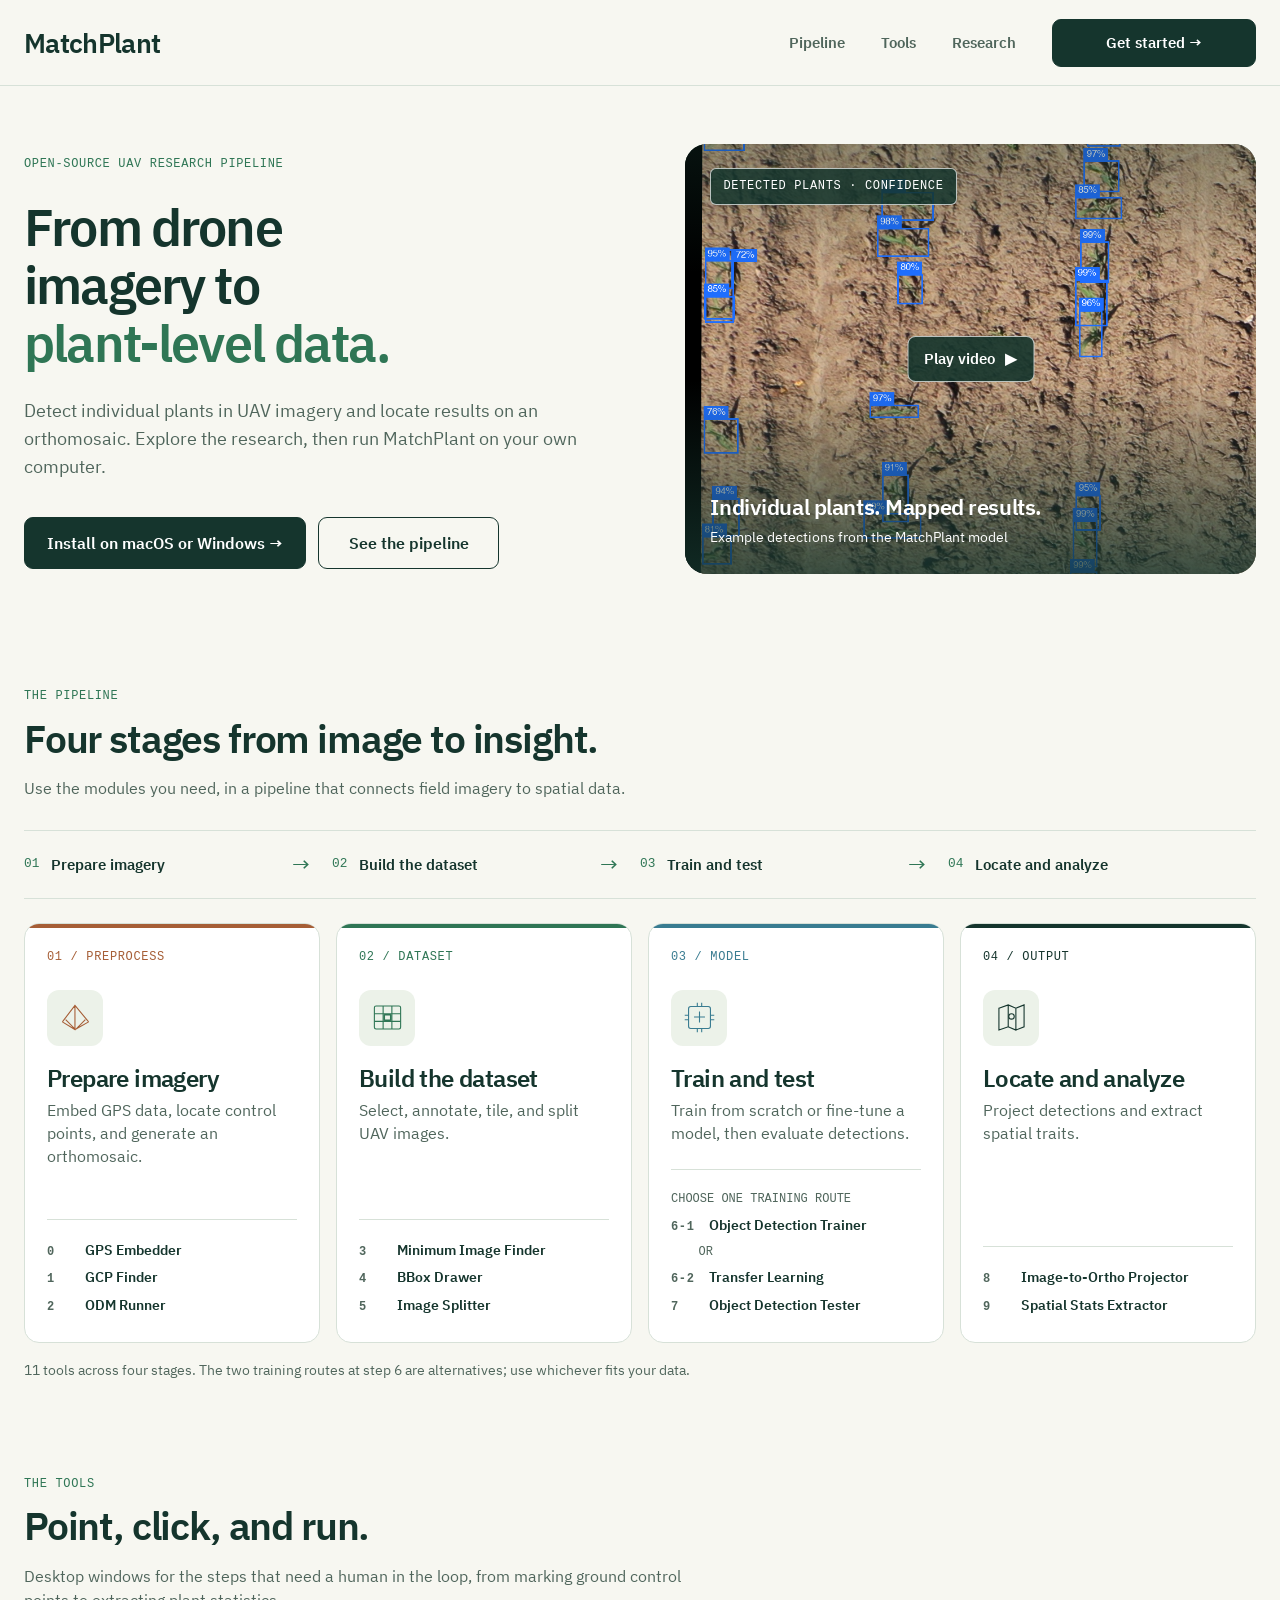
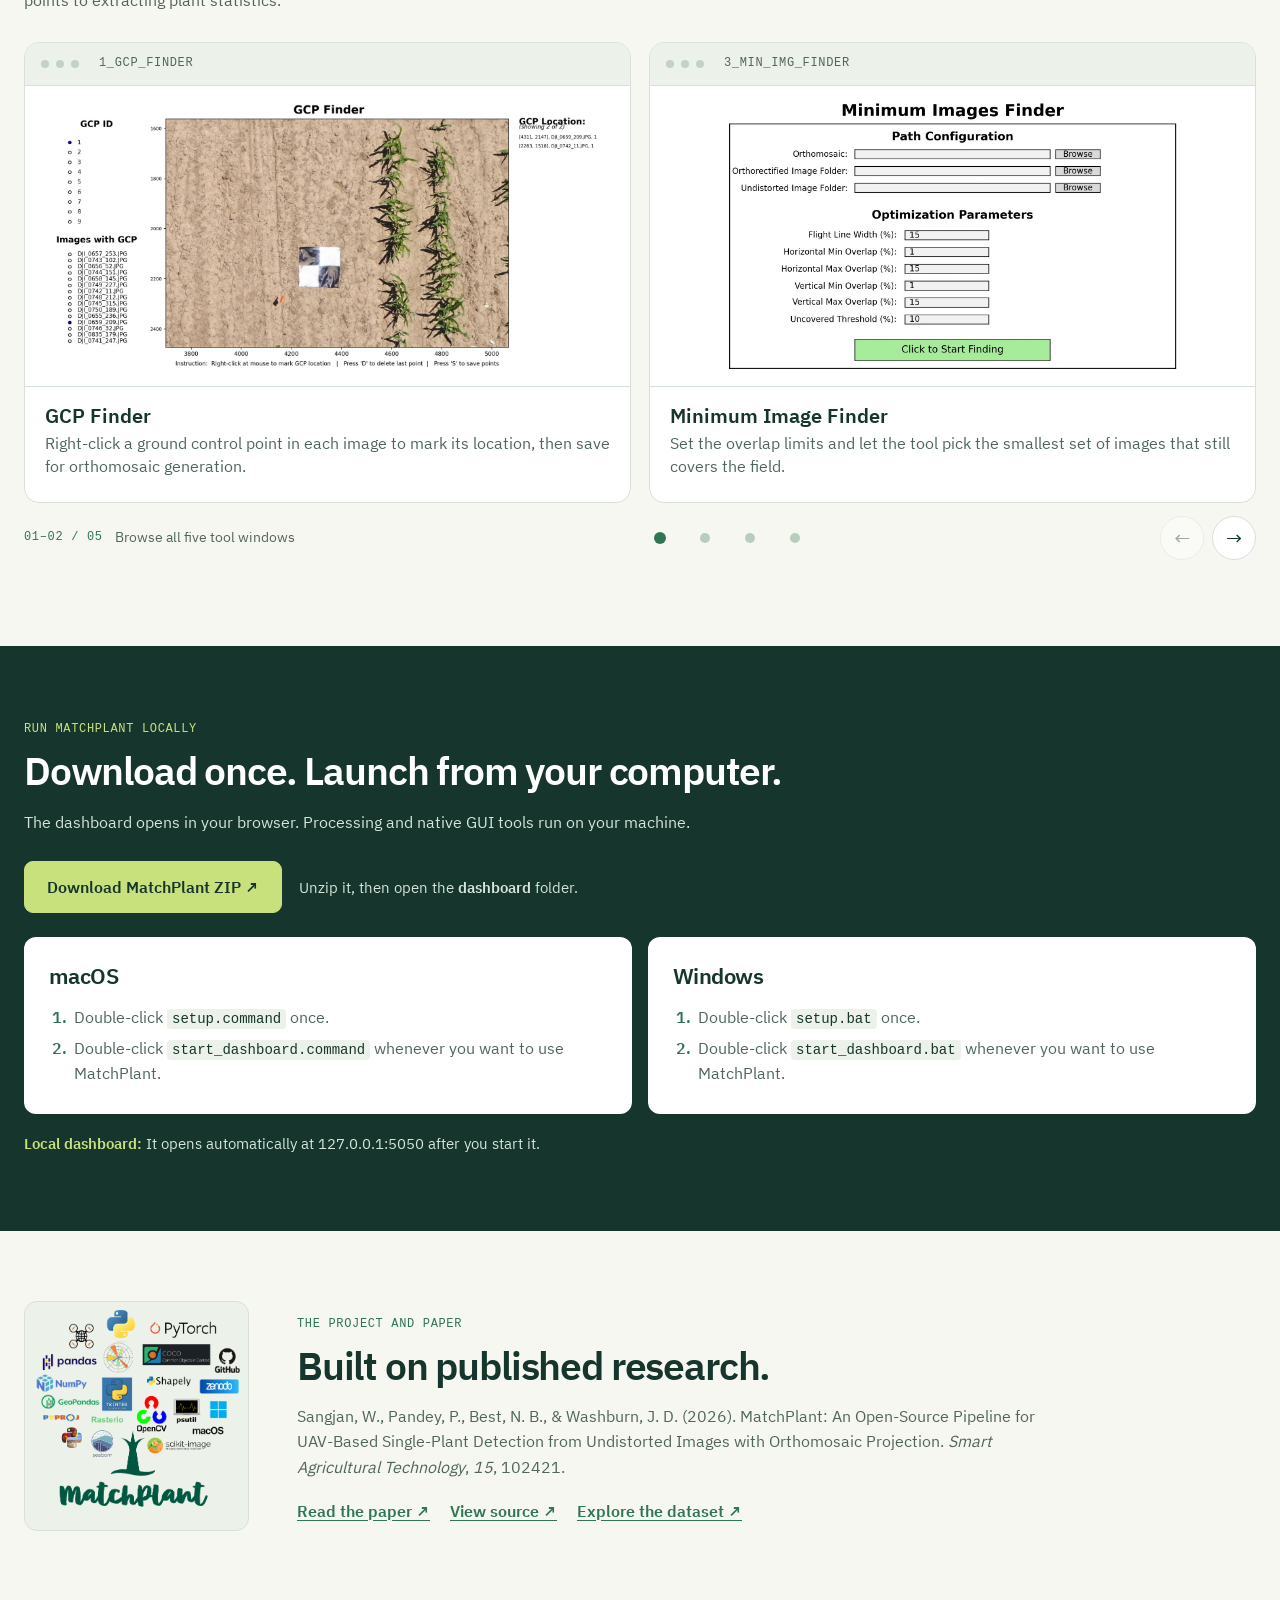
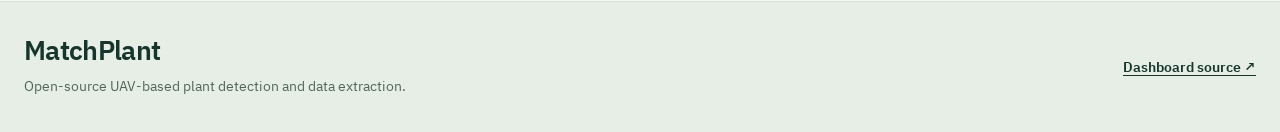
==== index.html @ 1f86b27d "Update index.html" ====
<!doctype html>
<html lang="en">
<head>
  <meta charset="utf-8">
  <meta name="viewport" content="width=device-width, initial-scale=1">
  <meta name="theme-color" content="#15352d">
  <title>MatchPlant</title>
  <meta name="description" content="Explore MatchPlant, an open-source UAV pipeline for plant detection and spatial analysis. Download and run the dashboard on your computer.">
  <link rel="preload" href="media/fonts/IBMPlexSans-Regular.ttf" as="font" type="font/ttf" crossorigin>
  <link rel="preload" href="media/fonts/IBMPlexSans-SemiBold.ttf" as="font" type="font/ttf" crossorigin>
  <link rel="stylesheet" href="styles.css">
</head>
<body>
  <header class="site-header"><div class="wrap nav"><a class="brand" href="#top">MatchPlant</a><nav class="nav-links" aria-label="Main navigation"><a href="#pipeline">Pipeline</a><a href="#tools">Tools</a><a href="#research">Research</a><a class="button" href="#get-started">Get started →</a></nav></div></header>
  <div class="dash-found" id="dash-found" hidden><div class="wrap"><span><strong>Your dashboard is running on this computer.</strong></span><a class="button seed" href="http://127.0.0.1:5050/">Open dashboard →</a></div></div>
  <main id="top">
    <section class="wrap hero"><div><span class="eyebrow">Open-source UAV research pipeline</span><h1>From drone<br>imagery to<br><em>plant-level data.</em></h1><p>Detect individual plants in UAV imagery and locate results on an orthomosaic. Explore the research, then run MatchPlant on your own computer.</p><div class="hero-actions"><a class="button" href="#get-started">Install on macOS or Windows →</a><a class="button alt" href="#pipeline">See the pipeline</a></div></div><div class="hero-visual"><video class="hero-photo" src="media/detections.mp4" poster="media/detections-poster.png" autoplay muted loop playsinline preload="auto" aria-label="MatchPlant detecting individual maize plants in UAV image tiles, each box labeled with a confidence score"></video><button class="video-play" type="button" hidden aria-label="Play detection video">Play video <span aria-hidden="true">▶</span></button><div class="visual-top"><span class="visual-pill mono">Detected plants · confidence</span></div><div class="visual-bottom"><div><strong>Individual plants. Mapped results.</strong><br><span>Example detections from the MatchPlant model</span></div></div></div></section>
    <section class="section wrap" id="pipeline"><div class="section-head"><div><span class="eyebrow">The pipeline</span><h2>Four stages from image to insight.</h2></div><p>Use the modules you need, in a pipeline that connects field imagery to spatial data.</p></div><ol class="process-flow" aria-label="Four pipeline stages"><li><span class="flow-number">01</span>Prepare imagery</li><li><span class="flow-number">02</span>Build the dataset</li><li><span class="flow-number">03</span>Train and test</li><li><span class="flow-number">04</span>Locate and analyze</li></ol><div class="stage-grid"><article class="stage"><span class="stage-number mono">01 / Preprocess</span><div class="stage-icon"><svg viewBox="0 0 64 64" aria-hidden="true"><path d="M8 40 31 10l25 30M14 36l18 18 18-18M31 10v44M8 40l23 14 25-14"/></svg></div><h3>Prepare imagery</h3><p>Embed GPS data, locate control points, and generate an orthomosaic.</p><ol class="stage-mods"><li><span class="mod-num mono">0</span>GPS Embedder</li><li><span class="mod-num mono">1</span>GCP Finder</li><li><span class="mod-num mono">2</span>ODM Runner</li></ol></article><article class="stage"><span class="stage-number mono">02 / Dataset</span><div class="stage-icon"><svg viewBox="0 0 64 64" aria-hidden="true"><rect x="8" y="11" width="48" height="42" rx="3"/><path d="M24 11v42M40 11v42M8 25h48M8 39h48"/><rect x="26" y="27" width="12" height="10" rx="1" stroke-width="3"/></svg></div><h3>Build the dataset</h3><p>Select, annotate, tile, and split UAV images.</p><ol class="stage-mods"><li><span class="mod-num mono">3</span>Minimum Image Finder</li><li><span class="mod-num mono">4</span>BBox Drawer</li><li><span class="mod-num mono">5</span>Image Splitter</li></ol></article><article class="stage"><span class="stage-number mono">03 / Model</span><div class="stage-icon"><svg viewBox="0 0 64 64" aria-hidden="true"><rect x="12" y="12" width="40" height="40" rx="4"/><path d="M22 31h20M32 21v20M12 28H5M12 36H5M59 28h-7M59 36h-7M28 12V5M36 12V5M28 59v-7M36 59v-7"/></svg></div><h3>Train and test</h3><p>Train from scratch or fine-tune a model, then evaluate detections.</p><ol class="stage-mods"><li class="mod-note">Choose one training route</li><li><span class="mod-num mono">6-1</span>Object Detection Trainer</li><li class="mod-or">or</li><li><span class="mod-num mono">6-2</span>Transfer Learning</li><li><span class="mod-num mono">7</span>Object Detection Tester</li></ol></article><article class="stage"><span class="stage-number mono">04 / Output</span><div class="stage-icon"><svg viewBox="0 0 64 64" aria-hidden="true"><path d="M9 15 26 9l14 6 15-6v40l-15 6-14-6-17 6zM26 9v40M40 15v40"/><circle cx="32" cy="30" r="5"/></svg></div><h3>Locate and analyze</h3><p>Project detections and extract spatial traits.</p><ol class="stage-mods"><li><span class="mod-num mono">8</span>Image-to-Ortho Projector</li><li><span class="mod-num mono">9</span>Spatial Stats Extractor</li></ol></article></div><p class="stage-note">11 tools across four stages. The two training routes at step 6 are alternatives; use whichever fits your data.</p></section>
    <section class="wrap tools" id="tools"><div class="section-head"><div><span class="eyebrow">The tools</span><h2>Point, click, and run.</h2></div><p>Desktop windows for the steps that need a human in the loop, from marking ground control points to extracting plant statistics.</p></div><div class="slider" aria-roledescription="carousel" aria-label="MatchPlant tool windows"><div class="slides" tabindex="0"><figure class="tool" id="tool-0" role="group" aria-roledescription="slide" aria-label="1 of 5"><div class="tool-bar" aria-hidden="true"><i></i><i></i><i></i><span class="mono">1_gcp_finder</span></div><div class="tool-shot"><img src="media/gui-gcp-finder.jpg" alt="GCP Finder window with a checkerboard ground control point in a maize field image" loading="lazy"></div><figcaption><strong>GCP Finder</strong><span>Right-click a ground control point in each image to mark its location, then save for orthomosaic generation.</span></figcaption></figure><figure class="tool" id="tool-1" role="group" aria-roledescription="slide" aria-label="2 of 5"><div class="tool-bar" aria-hidden="true"><i></i><i></i><i></i><span class="mono">3_min_img_finder</span></div><div class="tool-shot"><img src="media/gui-min-images.jpg" alt="Minimum Images Finder window with path and optimization settings" loading="lazy"></div><figcaption><strong>Minimum Image Finder</strong><span>Set the overlap limits and let the tool pick the smallest set of images that still covers the field.</span></figcaption></figure><figure class="tool" id="tool-2" role="group" aria-roledescription="slide" aria-label="3 of 5"><div class="tool-bar" aria-hidden="true"><i></i><i></i><i></i><span class="mono">4_bbox_drawer</span></div><div class="tool-shot"><img src="media/gui-bbox-drawer.jpg" alt="Boundary Box Drawing Tool window with image folder, output format and category fields" loading="lazy"></div><figcaption><strong>BBox Drawer</strong><span>Choose a folder, set up to five categories and an output format (COCO or YOLO), then draw bounding boxes by hand.</span></figcaption></figure><figure class="tool" id="tool-3" role="group" aria-roledescription="slide" aria-label="4 of 5"><div class="tool-bar" aria-hidden="true"><i></i><i></i><i></i><span class="mono">5_img_splitter</span></div><div class="tool-shot"><img src="media/gui-img-splitter.jpg" alt="Image Annotation Configuration window with split and tile settings" loading="lazy"></div><figcaption><strong>Image Splitter</strong><span>Tile large images and split them into training, validation and test sets with matching annotations.</span></figcaption></figure><figure class="tool" id="tool-4" role="group" aria-roledescription="slide" aria-label="5 of 5"><div class="tool-bar" aria-hidden="true"><i></i><i></i><i></i><span class="mono">9_spatial_stats_extractor</span></div><div class="tool-shot"><img src="media/gui-spatial-stats.jpg" alt="Spatial Statistics Extractor window with settings and a preview of detected plant boxes over a canopy height model" loading="lazy"></div><figcaption><strong>Spatial Stats Extractor</strong><span>Choose a detections file and a raster such as a canopy height model, pick statistics, and export per-plant results.</span></figcaption></figure></div><div class="slider-ctl"><div class="slider-status"><span class="slider-count mono"></span><span>Browse all five tool windows</span></div><div class="slider-dots"><button type="button" aria-label="Show tool 1"></button><button type="button" aria-label="Show tool 2"></button><button type="button" aria-label="Show tool 3"></button><button type="button" aria-label="Show tool 4"></button><button type="button" aria-label="Show tool 5"></button></div><div class="slider-arrows"><button type="button" class="prev" aria-label="Previous tool">&larr;</button><button type="button" class="next" aria-label="Next tool">&rarr;</button></div></div></div></section>
    <section class="install" id="get-started"><div class="wrap">
      <div class="install-head"><div><span class="eyebrow">Run MatchPlant locally</span><h2>Download once. Launch from your computer.</h2></div><p>The dashboard opens in your browser. Processing and native GUI tools run on your machine.</p></div>
      <div class="download-row"><a class="button seed" href="https://github.com/JacobWashburn-USDA/MatchPlant/archive/refs/heads/main.zip">Download MatchPlant ZIP ↗</a><span>Unzip it, then open the <strong>dashboard</strong> folder.</span></div>
      <div class="platforms">
        <div class="platform"><h3>macOS</h3><ol><li>Double-click <code>setup.command</code> once.</li><li>Double-click <code>start_dashboard.command</code> whenever you want to use MatchPlant.</li></ol></div>
        <div class="platform"><h3>Windows</h3><ol><li>Double-click <code>setup.bat</code> once.</li><li>Double-click <code>start_dashboard.bat</code> whenever you want to use MatchPlant.</li></ol></div>
      </div>
      <p class="local-note"><strong>Local dashboard:</strong> It opens automatically at 127.0.0.1:5050 after you start it.</p>
    </div></section>
    <section class="citation" id="research"><div class="wrap research-grid">
      <div class="project-logo"><img src="media/matchplant-logo.png" alt="Original MatchPlant project logo with its software ecosystem"></div>
      <div><span class="eyebrow">The project and paper</span><h2>Built on published research.</h2><p>Sangjan, W., Pandey, P., Best, N. B., &amp; Washburn, J. D. (2026). MatchPlant: An Open-Source Pipeline for UAV-Based Single-Plant Detection from Undistorted Images with Orthomosaic Projection. <em>Smart Agricultural Technology</em>, <em>15</em>, 102421.</p><div class="research-links"><a href="https://doi.org/10.1016/j.atech.2026.102421">Read the paper ↗</a><a href="https://github.com/JacobWashburn-USDA/MatchPlant">View source ↗</a><a href="https://zenodo.org/records/14856123">Explore the dataset ↗</a></div></div>
    </div></section>
  </main>
  <footer class="site-footer"><div class="wrap footer-inner"><div><a class="brand" href="#top">MatchPlant</a><p>Open-source UAV-based plant detection and data extraction.</p></div><div class="footer-links"><a href="https://github.com/JacobWashburn-USDA/MatchPlant/tree/main/dashboard">Dashboard source ↗</a></div></div></footer>
<script>
(function () {
  const slider = document.querySelector('.slider');
  if (!slider) return;

  const track = slider.querySelector('.slides');
  const slides = Array.from(track.children);
  const dots = Array.from(slider.querySelectorAll('.slider-dots button'));
  const previous = slider.querySelector('.prev');
  const next = slider.querySelector('.next');
  const count = slider.querySelector('.slider-count');
  const gap = () => parseFloat(getComputedStyle(track).columnGap) || 0;
  const step = () => slides[0].getBoundingClientRect().width + gap();
  const visibleCount = () => Math.max(1, Math.min(slides.length, Math.round((track.clientWidth + gap()) / step())));
  const maxIndex = () => Math.max(0, slides.length - visibleCount());
  const currentIndex = () => Math.min(maxIndex(), Math.round(track.scrollLeft / step()));
  const number = value => String(value).padStart(2, '0');

  function go(index) {
    track.scrollTo({ left: Math.max(0, Math.min(maxIndex(), index)) * step() });
  }

  function update() {
    const index = track.scrollLeft + track.clientWidth >= track.scrollWidth - 2 ? maxIndex() : currentIndex();
    const lastVisible = Math.min(slides.length, index + visibleCount());
    dots.forEach((dot, position) => {
      dot.hidden = position > maxIndex();
      dot.setAttribute('aria-current', String(position === index));
    });
    previous.disabled = index === 0;
    next.disabled = index === maxIndex();
    count.textContent = visibleCount() > 1
      ? `${number(index + 1)}–${number(lastVisible)} / ${number(slides.length)}`
      : `${number(index + 1)} / ${number(slides.length)}`;
  }

  previous.addEventListener('click', () => go(currentIndex() - 1));
  next.addEventListener('click', () => go(currentIndex() + 1));
  dots.forEach((dot, index) => dot.addEventListener('click', () => go(index)));
  track.addEventListener('scroll', () => requestAnimationFrame(update));
  track.addEventListener('keydown', event => {
    if (event.key === 'ArrowRight') { event.preventDefault(); go(currentIndex() + 1); }
    if (event.key === 'ArrowLeft') { event.preventDefault(); go(currentIndex() - 1); }
  });
  window.addEventListener('resize', update);
  update();
})();
</script>
<script src="app.js"></script>
</body>
</html>
---- styles.css ----
@font-face {
  font-family: "IBM Plex Sans";
  src: url("media/fonts/IBMPlexSans-Regular.ttf") format("truetype");
  font-style: normal;
  font-weight: 400;
  font-display: swap;
}

@font-face {
  font-family: "IBM Plex Sans";
  src: url("media/fonts/IBMPlexSans-SemiBold.ttf") format("truetype");
  font-style: normal;
  font-weight: 600;
  font-display: swap;
}

:root {
  --ink: #15352d;
  --body: #253b33;
  --muted: #50665c;
  --green: #2f7655;
  --seed: #c8e17c;
  --blue: #397c91;
  --clay: #a65e36;
  --paper: #f7f7f1;
  --pale: #ecf2e9;
  --line: #d7e1d8;
  --white: #fff;
  --font-body: "IBM Plex Sans", "Segoe UI", Arial, sans-serif;
  --font-data: ui-monospace, SFMono-Regular, Menlo, Consolas, monospace;
}

*, *::before, *::after { box-sizing: border-box; }
html { scroll-behavior: smooth; }
body { margin: 0; background: var(--paper); color: var(--body); font: 400 1rem/1.55 var(--font-body); }
button, a { font: inherit; }
a { color: inherit; }
a:focus-visible, button:focus-visible, .slides:focus-visible { outline: 3px solid var(--blue); outline-offset: 4px; }
::selection { color: var(--ink); background: var(--seed); }
h1, h2, h3, p { margin-top: 0; }
h1, h2, h3 { font-weight: 600; letter-spacing: -.025em; }
strong, b { font-weight: 600; }
.wrap { width: min(1256px, calc(100% - 48px)); margin-inline: auto; }
.eyebrow, .mono { font-family: var(--font-data); font-size: .75rem; line-height: 1.4; letter-spacing: .055em; text-transform: uppercase; }
.eyebrow { color: var(--green); }
.mono { color: var(--muted); }

.site-header { border-bottom: 1px solid var(--line); }
.nav { min-height: 85px; display: flex; align-items: center; justify-content: space-between; gap: 24px; }
.brand { color: var(--ink); font-size: 1.7rem; font-weight: 600; line-height: 1; letter-spacing: -.025em; text-decoration: none; }
.nav-links { display: flex; align-items: center; gap: 36px; }
.nav-links > a:not(.button) { color: var(--muted); font-size: .95rem; font-weight: 600; text-decoration: none; text-underline-offset: 5px; }
.nav-links > a:not(.button):hover { color: var(--ink); text-decoration: underline; }
.button { display: inline-flex; align-items: center; justify-content: center; min-height: 52px; padding: 12px 22px; border: 1px solid var(--ink); border-radius: 9px; background: var(--ink); color: var(--white); font-size: 1rem; font-weight: 600; line-height: 1.25; text-align: center; text-decoration: none; transition: background-color .2s, transform .2s, border-color .2s; }
.button:hover { background: #285346; transform: translateY(-2px); }
.button.alt { background: transparent; color: var(--ink); }
.button.alt:hover { background: var(--pale); }
.button.seed { border-color: var(--seed); background: var(--seed); color: var(--ink); }
.button.seed:hover { background: #d9ed9d; border-color: #d9ed9d; }
.nav .button { min-width: 204px; min-height: 48px; font-size: .95rem; }

.dash-found { background: var(--green); color: var(--white); }
.dash-found[hidden] { display: none; }
.dash-found .wrap { display: flex; align-items: center; justify-content: space-between; gap: 16px; flex-wrap: wrap; padding-block: 12px; }

.hero { display: grid; grid-template-columns: minmax(0, 1fr) minmax(0, .93fr); align-items: center; gap: 48px; padding-block: 58px 72px; }
.hero h1 { max-width: 570px; margin: 24px 0 25px; color: var(--ink); font-size: clamp(3.1rem, 4.05vw, 3.625rem); line-height: 1.12; letter-spacing: -.035em; }
.hero h1 em { color: var(--green); font-style: normal; }
.hero p { max-width: 52ch; color: var(--muted); font-size: 1.125rem; line-height: 1.55; }
.hero-actions { display: flex; flex-wrap: wrap; gap: 12px; margin-top: 36px; }
.hero-actions .button:first-child { min-width: 273px; }
.hero-actions .button.alt { min-width: 181px; }
.hero-visual { position: relative; justify-self: end; width: 100%; max-width: 590px; height: 430px; overflow: hidden; border-radius: 22px; background: var(--ink); }
.hero-photo { position: absolute; inset: 0; width: 100%; height: 100%; object-fit: cover; }
.hero-visual::after { position: absolute; inset: 0; background: linear-gradient(180deg, #15352d55 0%, transparent 30%, transparent 55%, #15352dc9 100%); content: ""; pointer-events: none; }
.video-play { position: absolute; z-index: 2; top: 50%; left: 50%; display: inline-flex; align-items: center; gap: 10px; min-height: 46px; padding: 10px 16px; border: 1px solid #ffffffb0; border-radius: 8px; background: #15352de8; color: var(--white); font-size: .95rem; font-weight: 600; cursor: pointer; transform: translate(-50%, -50%); }
.video-play[hidden] { display: none; }
.video-play:hover { background: var(--ink); }
.visual-top, .visual-bottom { position: absolute; z-index: 1; left: 25px; right: 25px; color: var(--white); }
.visual-top { top: 24px; }
.visual-bottom { bottom: 25px; }
.visual-bottom strong { font-size: 1.35rem; font-weight: 600; letter-spacing: -.02em; }
.visual-bottom span { font-size: .9rem; }
.visual-pill { display: inline-block; padding: 9px 12px; border: 1px solid #ffffffb0; border-radius: 6px; background: #15352dd9; color: var(--white); }

.section-head { margin-bottom: 30px; }
.section-head h2, .install h2, .research-grid h2 { margin: 11px 0 0; color: var(--ink); font-size: clamp(2.25rem, 3.05vw, 2.75rem); line-height: 1.13; letter-spacing: -.03em; }
.section-head p { max-width: 70ch; margin: 15px 0 0; color: var(--muted); font-size: 1rem; line-height: 1.5; }
.section { padding-block: 35px 62px; }

.process-flow { display: grid; grid-template-columns: repeat(4, minmax(0, 1fr)); gap: 0; margin: 0 0 24px; padding: 0; border-block: 1px solid var(--line); list-style: none; }
.process-flow li { position: relative; display: flex; align-items: center; gap: 12px; min-height: 67px; padding: 12px 20px 12px 0; color: var(--ink); font-size: .95rem; font-weight: 600; white-space: nowrap; }
.process-flow li::after { position: absolute; right: 22px; color: var(--green); content: "→"; font-size: 1.4rem; font-weight: 400; }
.process-flow li:last-child::after { display: none; }
.flow-number { color: var(--green); font: 400 .8rem/1 var(--font-data); }

.stage-grid { display: grid; grid-template-columns: repeat(4, minmax(0, 1fr)); gap: 16px; }
.stage { --stage-accent: var(--clay); position: relative; display: flex; flex-direction: column; min-height: 420px; overflow: hidden; padding: 25px 22px 22px; border: 1px solid var(--line); border-radius: 15px; background: var(--white); }
.stage::before { position: absolute; inset: 0 0 auto; height: 4px; border-radius: 14px 14px 0 0; background: var(--stage-accent); content: ""; }
.stage:nth-child(2) { --stage-accent: var(--green); }
.stage:nth-child(3) { --stage-accent: var(--blue); }
.stage:nth-child(4) { --stage-accent: var(--ink); }
.stage-number { color: var(--stage-accent); }
.stage-icon { display: grid; place-items: center; width: 56px; height: 56px; margin: 24px 0 18px; border-radius: 12px; background: var(--pale); color: var(--stage-accent); }
.stage-icon svg { width: 35px; height: 35px; fill: none; stroke: currentColor; stroke-width: 2; }
.stage h3 { margin: 0 0 6px; color: var(--ink); font-size: 1.5rem; line-height: 1.2; }
.stage p { margin: 0 0 21px; color: var(--muted); font-size: 1rem; line-height: 1.45; }
.stage-mods { margin: auto 0 0; padding: 17px 0 0; border-top: 1px solid var(--line); list-style: none; }
.stage-mods li { display: flex; align-items: baseline; gap: 10px; padding: 4px 0; color: var(--ink); font-size: .875rem; font-weight: 600; line-height: 1.4; }
.mod-num { flex: none; min-width: 2.3em; font-size: .75rem; }
.stage-mods .mod-note, .stage-mods .mod-or { display: block; color: var(--muted); font: 400 .75rem/1.4 var(--font-data); text-transform: uppercase; }
.stage-mods .mod-or { padding-left: 2.3em; }
.stage-note { margin: 17px 0 0; color: var(--muted); font-size: .875rem; }

.tools { padding-block: 25px 86px; }
.slides { display: flex; gap: 18px; overflow-x: auto; scroll-snap-type: x mandatory; scroll-behavior: smooth; scrollbar-width: thin; scrollbar-color: #a9c1ad transparent; -webkit-overflow-scrolling: touch; }
.tool { flex: 0 0 calc(50% - 9px); min-width: 0; margin: 0; overflow: hidden; border: 1px solid var(--line); border-radius: 15px; background: var(--white); scroll-snap-align: start; }
.tool-bar { display: flex; align-items: center; gap: 7px; min-height: 43px; padding: 10px 16px; border-bottom: 1px solid var(--line); background: var(--pale); }
.tool-bar i { width: 8px; height: 8px; border-radius: 50%; background: #c2d3c4; }
.tool-bar span { margin-left: 13px; }
.tool-shot { display: flex; align-items: center; justify-content: center; height: 300px; overflow: hidden; padding: 16px; background: var(--white); }
.tool-shot img { display: block; width: 100%; height: 100%; min-width: 0; min-height: 0; object-fit: contain; }
.tool figcaption { min-height: 116px; padding: 17px 20px 21px; border-top: 1px solid var(--line); }
.tool figcaption strong { display: block; margin-bottom: 4px; color: var(--ink); font-size: 1.25rem; font-weight: 600; line-height: 1.2; }
.tool figcaption span { display: block; color: var(--muted); font-size: 1rem; line-height: 1.45; }
.slider-ctl { display: flex; align-items: center; justify-content: space-between; gap: 16px; margin-top: 13px; }
.slider-status { display: flex; align-items: center; gap: 12px; color: var(--muted); font-size: .875rem; }
.slider-count { color: var(--green); white-space: nowrap; }
.slider-dots { display: flex; gap: 1px; }
.slider-dots button { display: grid; place-items: center; width: 44px; height: 44px; padding: 0; border: 0; background: transparent; cursor: pointer; }
.slider-dots button[hidden] { display: none; }
.slider-dots button::after { width: 10px; height: 10px; border-radius: 50%; background: #b8cdbb; content: ""; }
.slider-dots button[aria-current="true"]::after { background: var(--green); transform: scale(1.2); }
.slider-arrows { display: flex; gap: 8px; }
.slider-arrows button { display: grid; place-items: center; width: 44px; height: 44px; padding: 0; border: 1px solid var(--line); border-radius: 50%; background: var(--white); color: var(--ink); font-size: 1.25rem; cursor: pointer; }
.slider-arrows button:hover:not(:disabled) { background: var(--ink); color: var(--white); }
.slider-arrows button:disabled { opacity: .4; cursor: default; }

.install { padding-block: 68px 76px; background: var(--ink); color: var(--white); }
.install .eyebrow { color: var(--seed); }
.install-head { margin-bottom: 27px; }
.install h2 { max-width: 800px; color: var(--white); }
.install-head p { max-width: 70ch; margin: 17px 0 0; color: #d5e5d9; font-size: 1rem; line-height: 1.5; }
.download-row { display: flex; align-items: center; flex-wrap: wrap; gap: 17px; margin-bottom: 24px; }
.download-row span, .local-note { color: #d5e5d9; font-size: .95rem; }
.platforms { display: grid; grid-template-columns: 1fr 1fr; gap: 16px; }
.platform { padding: 22px 25px; border-radius: 12px; background: var(--white); color: var(--body); }
.platform h3 { margin: 0 0 11px; color: var(--ink); font-size: 1.4rem; }
.platform ol { margin: 0; padding-left: 22px; }
.platform li { margin: 6px 0; padding-left: 3px; color: var(--muted); font-size: 1rem; }
.platform li::marker { color: var(--green); font-weight: 600; }
.platform code { padding: 2px 5px; border-radius: 4px; background: var(--pale); color: var(--ink); font: .875em var(--font-data); white-space: nowrap; }
.local-note { margin: 18px 0 0; }
.local-note strong { color: var(--seed); }

.citation { padding-block: 70px; }
.research-grid { display: grid; grid-template-columns: 225px minmax(0, 1fr); align-items: center; gap: 48px; }
.project-logo { display: grid; place-items: center; width: 225px; height: 230px; padding: 8px; border: 1px solid var(--line); border-radius: 13px; background: var(--pale); }
.project-logo img { display: block; max-width: 100%; max-height: 100%; object-fit: contain; }
.research-grid h2 { margin-block: 10px 16px; }
.research-grid p { max-width: 75ch; margin-bottom: 18px; color: var(--muted); font-size: 1rem; line-height: 1.6; }
.research-links { display: flex; flex-wrap: wrap; gap: 20px; }
.research-links a { color: var(--green); font-size: 1rem; font-weight: 600; text-underline-offset: 3px; }
.site-footer { padding-block: 34px; border-top: 1px solid var(--line); background: #e7eee5; }
.footer-inner { display: flex; align-items: center; justify-content: space-between; gap: 30px; }
.footer-inner p { margin: 9px 0 0; color: var(--muted); font-size: .875rem; }
.footer-links a { color: var(--ink); font-size: .9rem; font-weight: 600; text-underline-offset: 3px; }

@media (max-width: 1080px) {
  .hero { gap: 30px; }
  .hero h1 { font-size: clamp(2.8rem, 5vw, 3.5rem); }
  .stage-grid { grid-template-columns: repeat(2, minmax(0, 1fr)); }
  .stage { min-height: 360px; }
  .process-flow { grid-template-columns: repeat(2, minmax(0, 1fr)); }
  .process-flow li:nth-child(2)::after { display: none; }
}

@media (max-width: 900px) {
  .hero { grid-template-columns: 1fr; }
  .hero-visual { justify-self: start; height: 400px; }
}

@media (max-width: 760px) {
  .wrap { width: min(600px, calc(100% - 44px)); }
  .nav { min-height: 66px; }
  .brand { font-size: 1.45rem; }
  .nav-links > a:not(.button) { display: none; }
  .nav .button { min-width: 0; min-height: 42px; padding-inline: 15px; font-size: .875rem; }
  .hero { gap: 34px; padding-block: 42px 65px; }
  .hero h1 { margin-block: 26px 20px; font-size: clamp(2.25rem, 10.4vw, 2.8125rem); line-height: 1.13; }
  .hero p { font-size: 1rem; }
  .hero-actions { display: grid; grid-template-columns: 1fr; gap: 10px; margin-top: 30px; }
  .hero-actions .button:first-child, .hero-actions .button.alt { min-width: 0; }
  .hero-visual { height: min(78vw, 340px); min-height: 260px; border-radius: 17px; }
  .visual-top, .visual-bottom { left: 17px; right: 17px; }
  .visual-top { top: 17px; }
  .visual-bottom { bottom: 18px; }
  .visual-bottom strong { font-size: 1.1rem; }
  .visual-bottom span { font-size: .75rem; }
  .visual-pill { font-size: .7rem; }
  .section { padding-block: 35px 62px; }
  .section-head { margin-bottom: 24px; }
  .section-head h2, .install h2, .research-grid h2 { font-size: 2.125rem; }
  .process-flow { position: relative; display: block; margin: 27px 0 29px; padding-block: 3px; border: 0; }
  .process-flow::before { position: absolute; top: 18px; bottom: 18px; left: 13px; width: 2px; background: var(--line); content: ""; }
  .process-flow li { min-height: 50px; gap: 16px; padding: 4px 0; font-size: 1rem; }
  .process-flow li::after { display: none; }
  .process-flow .flow-number { position: relative; z-index: 1; display: grid; place-items: center; flex: none; width: 27px; height: 27px; border-radius: 50%; background: var(--clay); color: var(--white); font-size: .78rem; letter-spacing: 0; }
  .process-flow li:nth-child(2) .flow-number { background: var(--green); }
  .process-flow li:nth-child(3) .flow-number { background: var(--blue); }
  .process-flow li:nth-child(4) .flow-number { background: var(--ink); }
  .stage-grid { grid-template-columns: 1fr; gap: 12px; }
  .stage { min-height: 0; padding: 19px; }
  .stage-icon { display: none; }
  .stage h3 { margin-top: 17px; font-size: 1.4375rem; }
  .stage p { margin-bottom: 14px; }
  .stage-mods { margin-top: 0; padding-top: 12px; }
  .tools { padding-block: 18px 70px; }
  .tool { flex-basis: 100%; }
  .tool-shot { height: min(60vw, 270px); }
  .tool figcaption { min-height: 0; }
  .slider-ctl { flex-wrap: wrap; }
  .slider-status { flex-basis: 100%; }
  .install { padding-block: 60px 68px; }
  .install-head { margin-bottom: 27px; }
  .platforms { grid-template-columns: 1fr; gap: 13px; }
  .citation { padding-block: 60px; }
  .research-grid { grid-template-columns: 1fr; gap: 28px; }
  .project-logo { width: 170px; height: 175px; }
  .footer-inner { align-items: start; flex-direction: column; }
}

@media (max-width: 380px) {
  .wrap { width: calc(100% - 30px); }
  .hero h1 { font-size: 2.25rem; }
  .nav .button { font-size: .8rem; }
  .visual-bottom strong { font-size: 1rem; }
  .platform { padding: 20px; }
  .platform code { white-space: normal; overflow-wrap: anywhere; }
}

@media (prefers-reduced-motion: reduce) {
  html { scroll-behavior: auto; }
  .button { transition: none; }
  .slides { scroll-behavior: auto; }
}
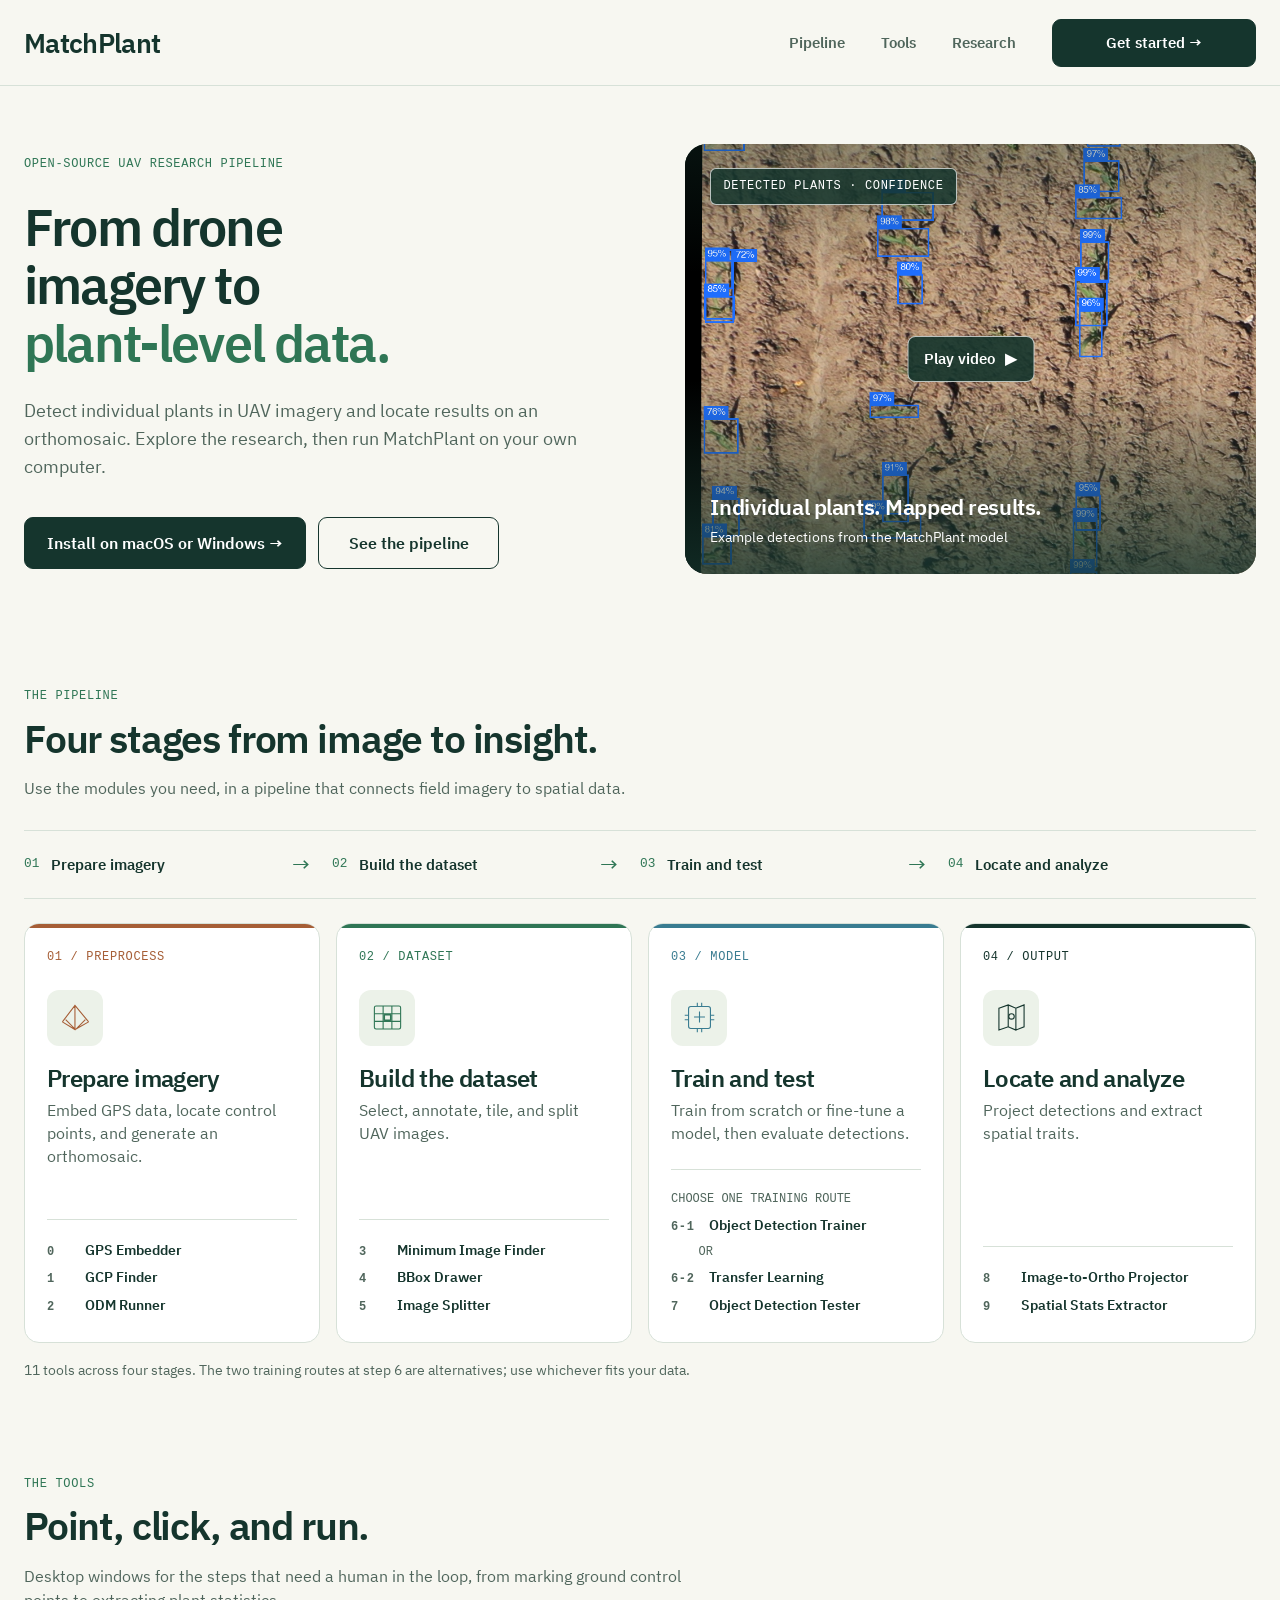
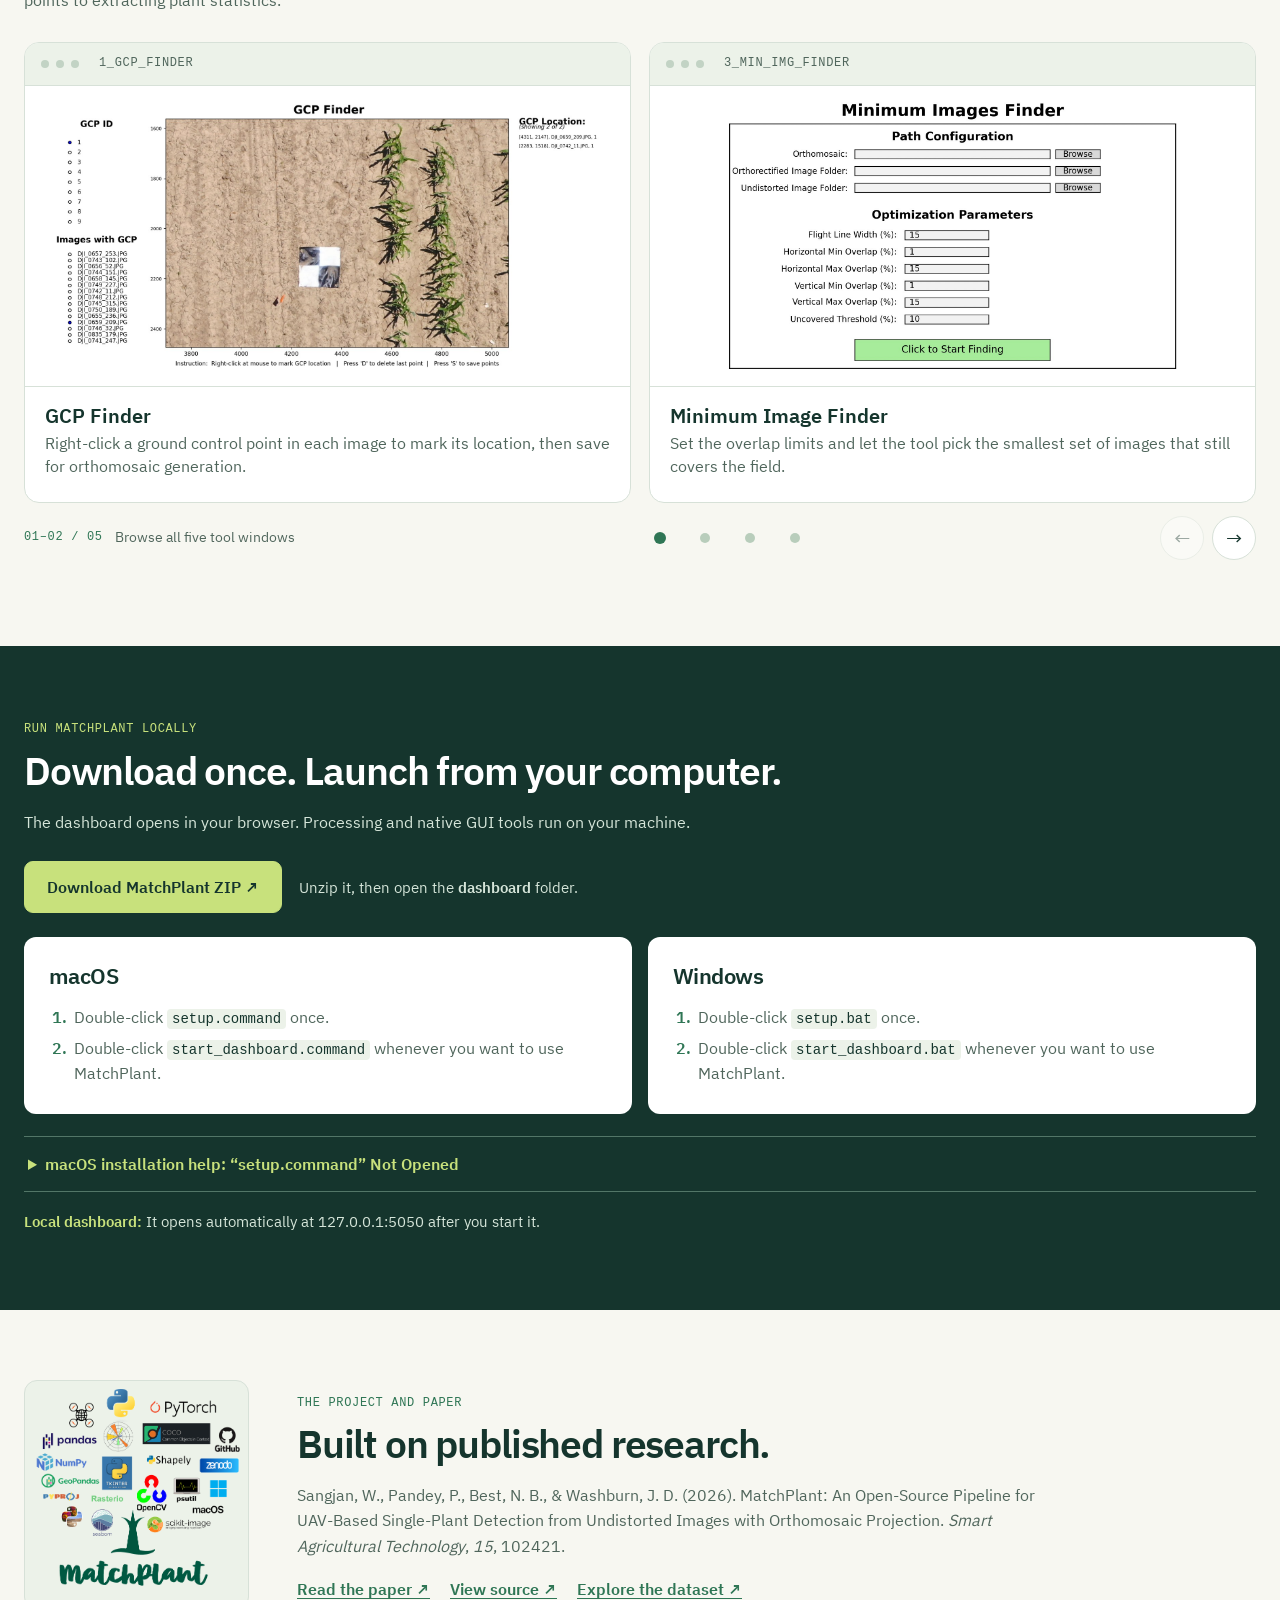
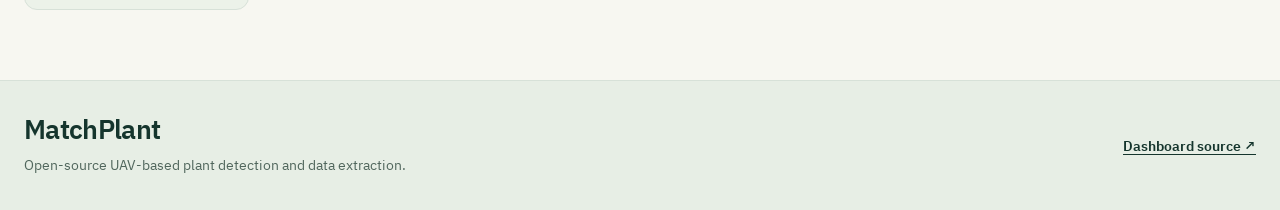
==== commit 4228a2d1: "Update macOS installation guide" ====
--- a/index.html
+++ b/index.html
@@ -12,7 +12,6 @@
 </head>
 <body>
   <header class="site-header"><div class="wrap nav"><a class="brand" href="#top">MatchPlant</a><nav class="nav-links" aria-label="Main navigation"><a href="#pipeline">Pipeline</a><a href="#tools">Tools</a><a href="#research">Research</a><a class="button" href="#get-started">Get started →</a></nav></div></header>
-  <div class="dash-found" id="dash-found" hidden><div class="wrap"><span><strong>Your dashboard is running on this computer.</strong></span><a class="button seed" href="http://127.0.0.1:5050/">Open dashboard →</a></div></div>
   <main id="top">
     <section class="wrap hero"><div><span class="eyebrow">Open-source UAV research pipeline</span><h1>From drone<br>imagery to<br><em>plant-level data.</em></h1><p>Detect individual plants in UAV imagery and locate results on an orthomosaic. Explore the research, then run MatchPlant on your own computer.</p><div class="hero-actions"><a class="button" href="#get-started">Install on macOS or Windows →</a><a class="button alt" href="#pipeline">See the pipeline</a></div></div><div class="hero-visual"><video class="hero-photo" src="media/detections.mp4" poster="media/detections-poster.png" autoplay muted loop playsinline preload="auto" aria-label="MatchPlant detecting individual maize plants in UAV image tiles, each box labeled with a confidence score"></video><button class="video-play" type="button" hidden aria-label="Play detection video">Play video <span aria-hidden="true">▶</span></button><div class="visual-top"><span class="visual-pill mono">Detected plants · confidence</span></div><div class="visual-bottom"><div><strong>Individual plants. Mapped results.</strong><br><span>Example detections from the MatchPlant model</span></div></div></div></section>
     <section class="section wrap" id="pipeline"><div class="section-head"><div><span class="eyebrow">The pipeline</span><h2>Four stages from image to insight.</h2></div><p>Use the modules you need, in a pipeline that connects field imagery to spatial data.</p></div><ol class="process-flow" aria-label="Four pipeline stages"><li><span class="flow-number">01</span>Prepare imagery</li><li><span class="flow-number">02</span>Build the dataset</li><li><span class="flow-number">03</span>Train and test</li><li><span class="flow-number">04</span>Locate and analyze</li></ol><div class="stage-grid"><article class="stage"><span class="stage-number mono">01 / Preprocess</span><div class="stage-icon"><svg viewBox="0 0 64 64" aria-hidden="true"><path d="M8 40 31 10l25 30M14 36l18 18 18-18M31 10v44M8 40l23 14 25-14"/></svg></div><h3>Prepare imagery</h3><p>Embed GPS data, locate control points, and generate an orthomosaic.</p><ol class="stage-mods"><li><span class="mod-num mono">0</span>GPS Embedder</li><li><span class="mod-num mono">1</span>GCP Finder</li><li><span class="mod-num mono">2</span>ODM Runner</li></ol></article><article class="stage"><span class="stage-number mono">02 / Dataset</span><div class="stage-icon"><svg viewBox="0 0 64 64" aria-hidden="true"><rect x="8" y="11" width="48" height="42" rx="3"/><path d="M24 11v42M40 11v42M8 25h48M8 39h48"/><rect x="26" y="27" width="12" height="10" rx="1" stroke-width="3"/></svg></div><h3>Build the dataset</h3><p>Select, annotate, tile, and split UAV images.</p><ol class="stage-mods"><li><span class="mod-num mono">3</span>Minimum Image Finder</li><li><span class="mod-num mono">4</span>BBox Drawer</li><li><span class="mod-num mono">5</span>Image Splitter</li></ol></article><article class="stage"><span class="stage-number mono">03 / Model</span><div class="stage-icon"><svg viewBox="0 0 64 64" aria-hidden="true"><rect x="12" y="12" width="40" height="40" rx="4"/><path d="M22 31h20M32 21v20M12 28H5M12 36H5M59 28h-7M59 36h-7M28 12V5M36 12V5M28 59v-7M36 59v-7"/></svg></div><h3>Train and test</h3><p>Train from scratch or fine-tune a model, then evaluate detections.</p><ol class="stage-mods"><li class="mod-note">Choose one training route</li><li><span class="mod-num mono">6-1</span>Object Detection Trainer</li><li class="mod-or">or</li><li><span class="mod-num mono">6-2</span>Transfer Learning</li><li><span class="mod-num mono">7</span>Object Detection Tester</li></ol></article><article class="stage"><span class="stage-number mono">04 / Output</span><div class="stage-icon"><svg viewBox="0 0 64 64" aria-hidden="true"><path d="M9 15 26 9l14 6 15-6v40l-15 6-14-6-17 6zM26 9v40M40 15v40"/><circle cx="32" cy="30" r="5"/></svg></div><h3>Locate and analyze</h3><p>Project detections and extract spatial traits.</p><ol class="stage-mods"><li><span class="mod-num mono">8</span>Image-to-Ortho Projector</li><li><span class="mod-num mono">9</span>Spatial Stats Extractor</li></ol></article></div><p class="stage-note">11 tools across four stages. The two training routes at step 6 are alternatives; use whichever fits your data.</p></section>
@@ -24,6 +23,7 @@
         <div class="platform"><h3>macOS</h3><ol><li>Double-click <code>setup.command</code> once.</li><li>Double-click <code>start_dashboard.command</code> whenever you want to use MatchPlant.</li></ol></div>
         <div class="platform"><h3>Windows</h3><ol><li>Double-click <code>setup.bat</code> once.</li><li>Double-click <code>start_dashboard.bat</code> whenever you want to use MatchPlant.</li></ol></div>
       </div>
+      <details class="mac-help"><summary>macOS installation help: “setup.command” Not Opened</summary><div class="mac-help-content"><p>macOS could not verify the file, so setup has not started. First confirm your download came from the <a href="https://github.com/JacobWashburn-USDA/MatchPlant">official MatchPlant repository ↗</a>.</p><ol><li>Click <strong>Done</strong> in the warning.</li><li>Open <strong>System Settings → Privacy &amp; Security</strong> and scroll to <strong>Security</strong>.</li><li>Click <strong>Open Anyway</strong> for <code>setup.command</code>, then confirm <strong>Open</strong>.</li></ol><p>If <strong>Open Anyway</strong> is missing, double-click the file again and return to Privacy &amp; Security. When setup finishes, open <code>start_dashboard.command</code>; repeat these steps if macOS blocks it too. <a href="https://support.apple.com/en-us/102445">See Apple’s instructions ↗</a></p></div></details>
       <p class="local-note"><strong>Local dashboard:</strong> It opens automatically at 127.0.0.1:5050 after you start it.</p>
     </div></section>
     <section class="citation" id="research"><div class="wrap research-grid">
--- a/styles.css
+++ b/styles.css
@@ -58,10 +58,6 @@
 .button.seed { border-color: var(--seed); background: var(--seed); color: var(--ink); }
 .button.seed:hover { background: #d9ed9d; border-color: #d9ed9d; }
 .nav .button { min-width: 204px; min-height: 48px; font-size: .95rem; }
-
-.dash-found { background: var(--green); color: var(--white); }
-.dash-found[hidden] { display: none; }
-.dash-found .wrap { display: flex; align-items: center; justify-content: space-between; gap: 16px; flex-wrap: wrap; padding-block: 12px; }
 
 .hero { display: grid; grid-template-columns: minmax(0, 1fr) minmax(0, .93fr); align-items: center; gap: 48px; padding-block: 58px 72px; }
 .hero h1 { max-width: 570px; margin: 24px 0 25px; color: var(--ink); font-size: clamp(3.1rem, 4.05vw, 3.625rem); line-height: 1.12; letter-spacing: -.035em; }
@@ -150,6 +146,18 @@
 .platform li { margin: 6px 0; padding-left: 3px; color: var(--muted); font-size: 1rem; }
 .platform li::marker { color: var(--green); font-weight: 600; }
 .platform code { padding: 2px 5px; border-radius: 4px; background: var(--pale); color: var(--ink); font: .875em var(--font-data); white-space: nowrap; }
+.mac-help { margin-top: 22px; border-block: 1px solid #527667; }
+.mac-help summary { padding: 15px 4px; color: var(--seed); font-weight: 600; cursor: pointer; }
+.mac-help summary:focus-visible { outline: 3px solid var(--seed); outline-offset: 3px; }
+.mac-help-content { max-width: 75ch; padding: 0 4px 20px 20px; }
+.mac-help p { margin: 0 0 11px; color: #d5e5d9; font-size: .95rem; line-height: 1.5; }
+.mac-help p:last-child { margin-bottom: 0; }
+.mac-help ol { margin: 0 0 12px; padding-left: 22px; }
+.mac-help li { margin: 6px 0; padding-left: 3px; color: #d5e5d9; font-size: .95rem; }
+.mac-help li::marker { color: var(--seed); font-weight: 600; }
+.mac-help code { padding: 2px 5px; border-radius: 4px; background: #e2ebe0; color: var(--ink); font: .875em var(--font-data); white-space: nowrap; }
+.mac-help strong { color: var(--white); }
+.mac-help a { color: var(--seed); font-weight: 600; text-underline-offset: 3px; }
 .local-note { margin: 18px 0 0; }
 .local-note strong { color: var(--seed); }
 
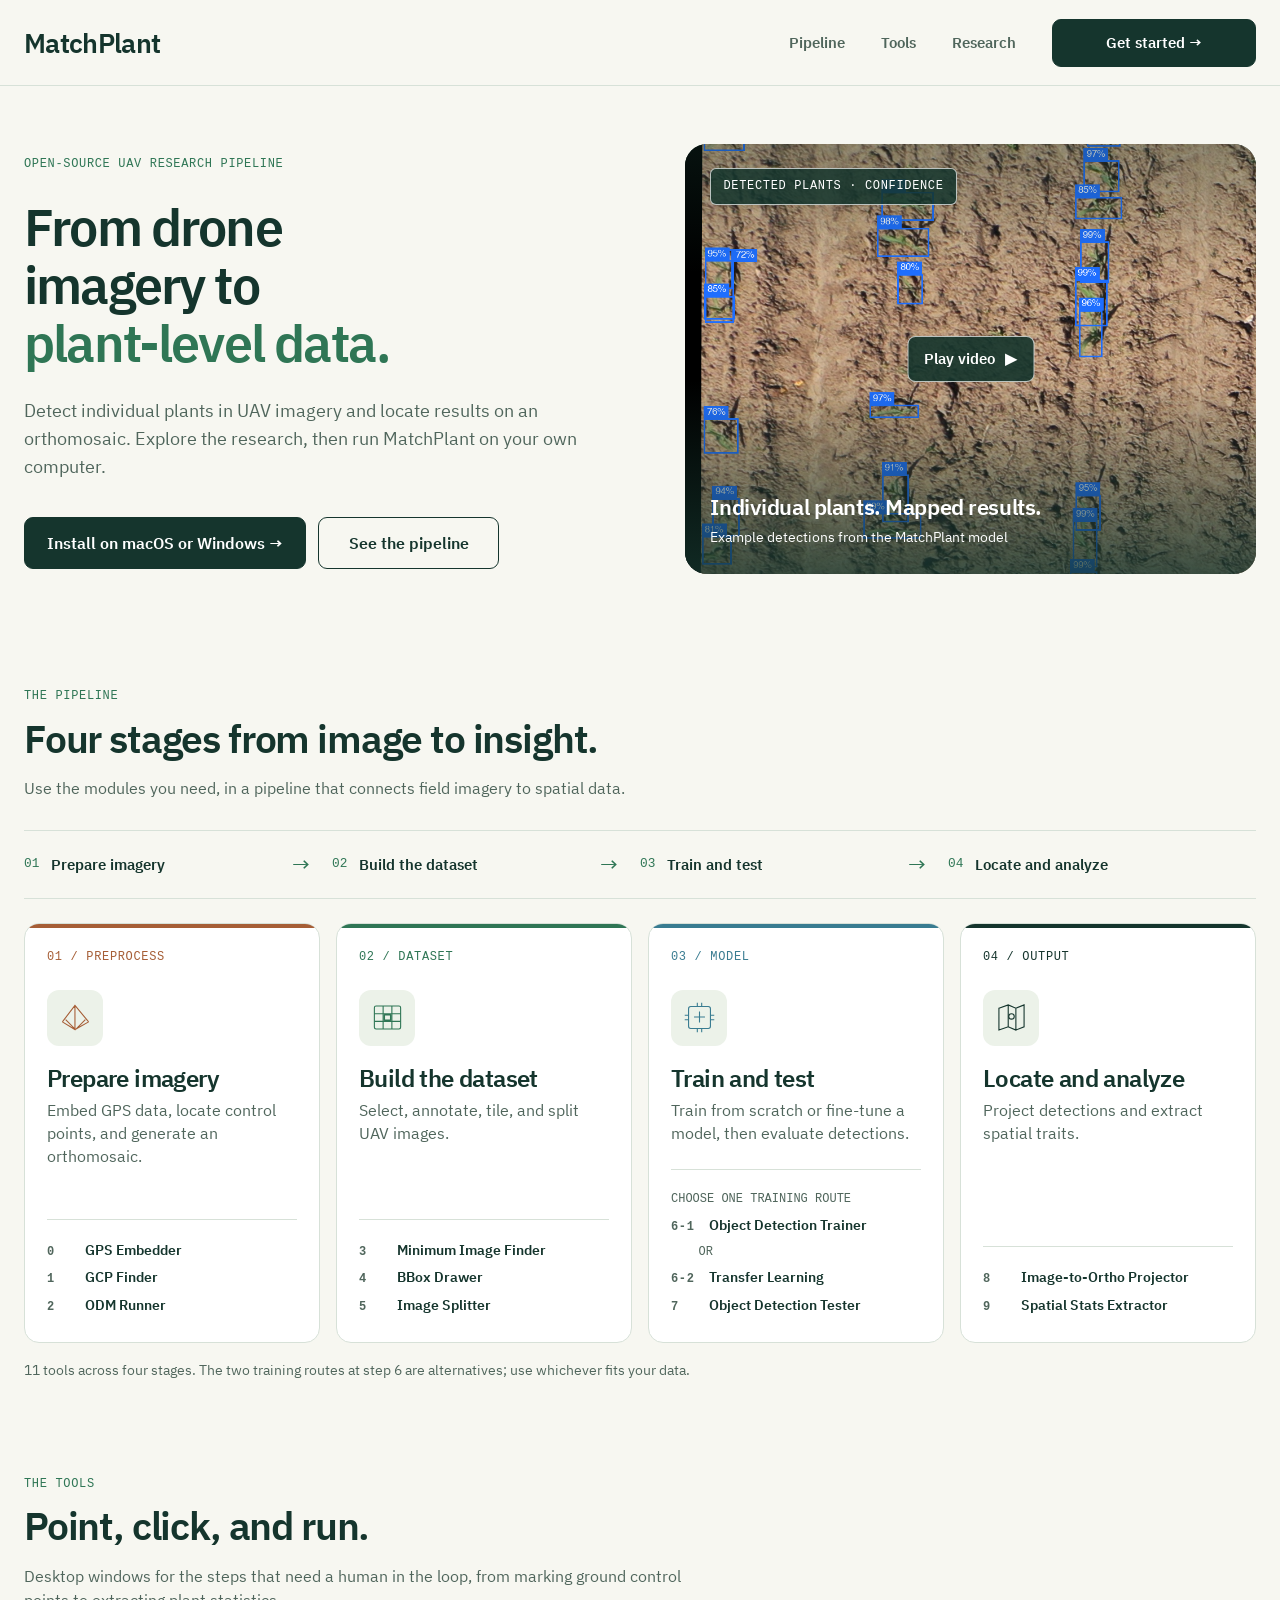
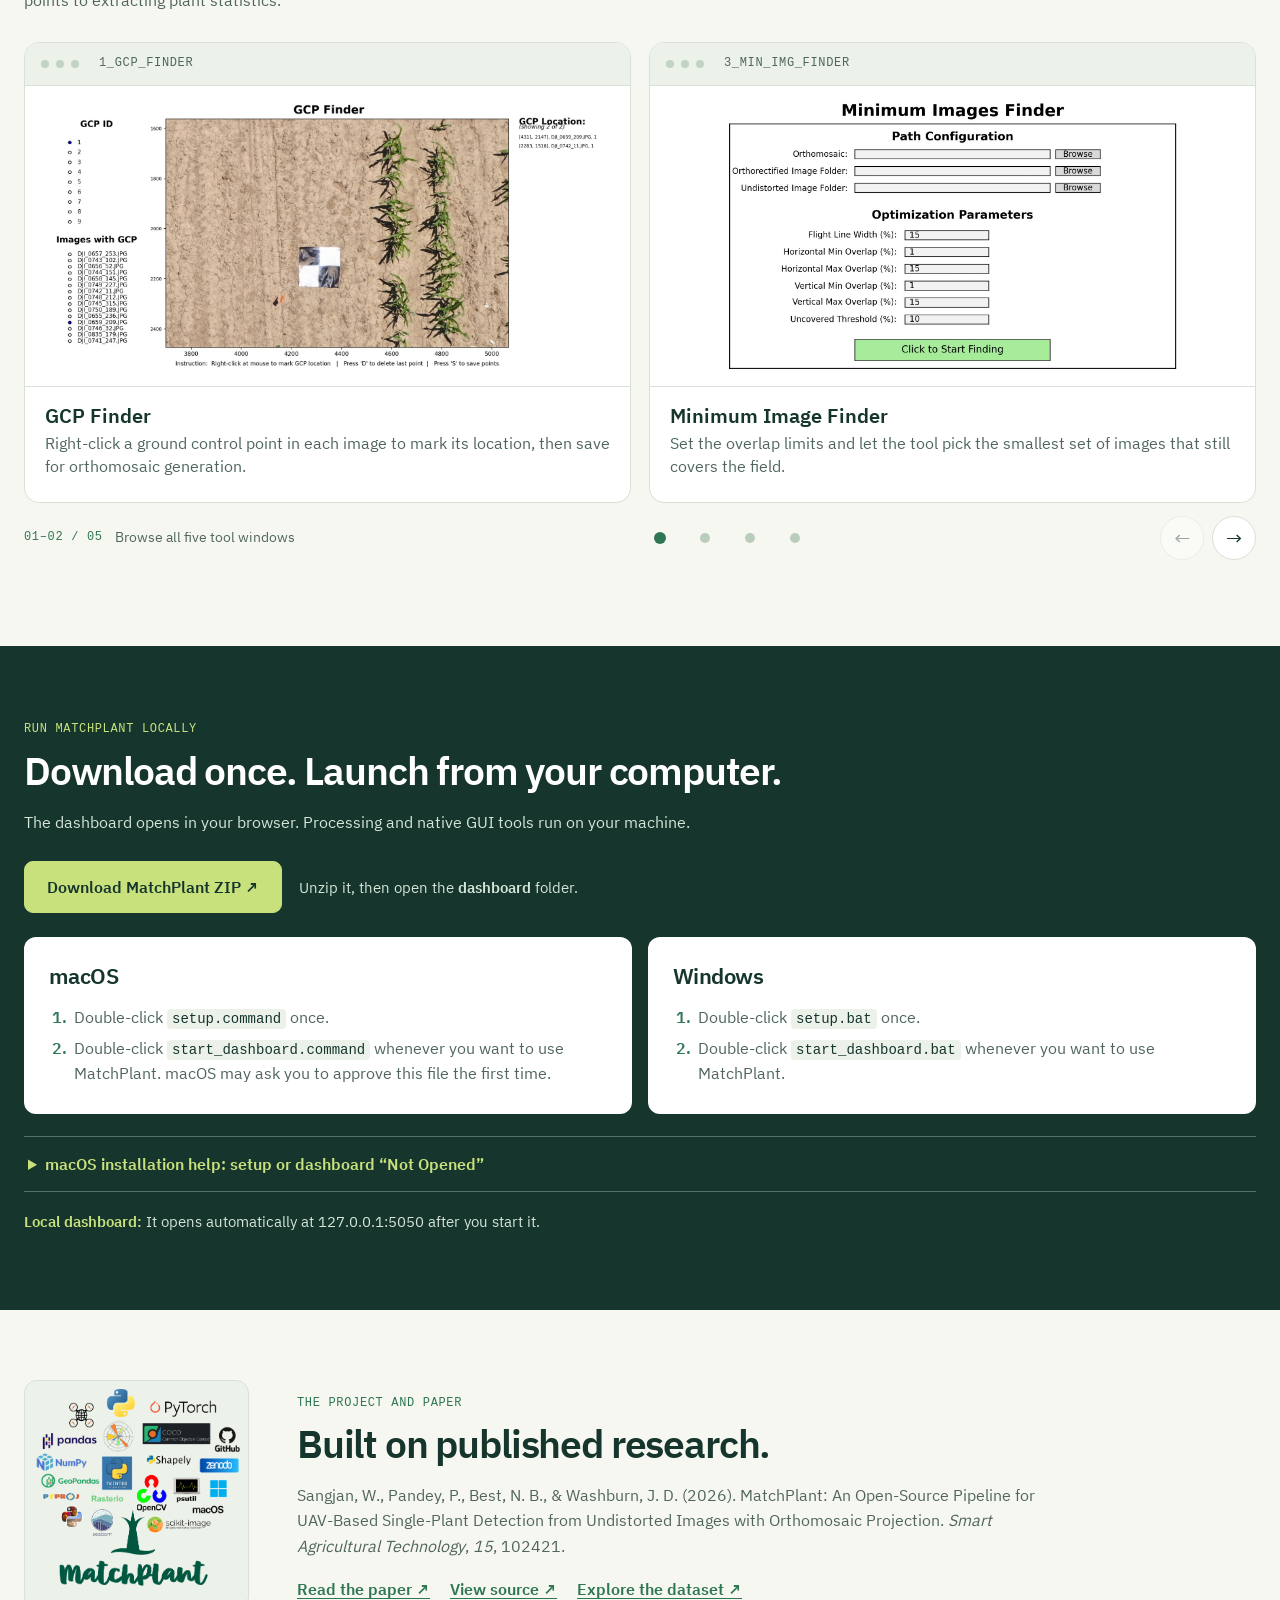
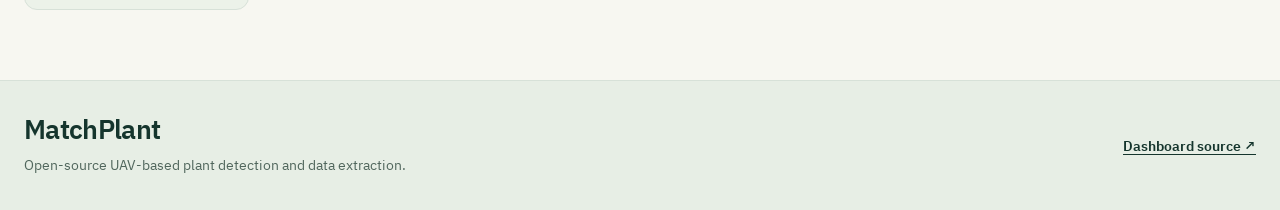
==== commit 9969e227: "Update readme" ====
--- a/index.html
+++ b/index.html
@@ -20,10 +20,10 @@
       <div class="install-head"><div><span class="eyebrow">Run MatchPlant locally</span><h2>Download once. Launch from your computer.</h2></div><p>The dashboard opens in your browser. Processing and native GUI tools run on your machine.</p></div>
       <div class="download-row"><a class="button seed" href="https://github.com/JacobWashburn-USDA/MatchPlant/archive/refs/heads/main.zip">Download MatchPlant ZIP ↗</a><span>Unzip it, then open the <strong>dashboard</strong> folder.</span></div>
       <div class="platforms">
-        <div class="platform"><h3>macOS</h3><ol><li>Double-click <code>setup.command</code> once.</li><li>Double-click <code>start_dashboard.command</code> whenever you want to use MatchPlant.</li></ol></div>
+        <div class="platform"><h3>macOS</h3><ol><li>Double-click <code>setup.command</code> once.</li><li>Double-click <code>start_dashboard.command</code> whenever you want to use MatchPlant. macOS may ask you to approve this file the first time.</li></ol></div>
         <div class="platform"><h3>Windows</h3><ol><li>Double-click <code>setup.bat</code> once.</li><li>Double-click <code>start_dashboard.bat</code> whenever you want to use MatchPlant.</li></ol></div>
       </div>
-      <details class="mac-help"><summary>macOS installation help: “setup.command” Not Opened</summary><div class="mac-help-content"><p>macOS could not verify the file, so setup has not started. First confirm your download came from the <a href="https://github.com/JacobWashburn-USDA/MatchPlant">official MatchPlant repository ↗</a>.</p><ol><li>Click <strong>Done</strong> in the warning.</li><li>Open <strong>System Settings → Privacy &amp; Security</strong> and scroll to <strong>Security</strong>.</li><li>Click <strong>Open Anyway</strong> for <code>setup.command</code>, then confirm <strong>Open</strong>.</li></ol><p>If <strong>Open Anyway</strong> is missing, double-click the file again and return to Privacy &amp; Security. When setup finishes, open <code>start_dashboard.command</code>; repeat these steps if macOS blocks it too. <a href="https://support.apple.com/en-us/102445">See Apple’s instructions ↗</a></p></div></details>
+      <details class="mac-help"><summary>macOS installation help: setup or dashboard “Not Opened”</summary><div class="mac-help-content"><p>If macOS cannot verify <code>setup.command</code> or <code>start_dashboard.command</code>, that file has not run. First confirm your download came from the <a href="https://github.com/JacobWashburn-USDA/MatchPlant">official MatchPlant repository ↗</a>.</p><ol><li>Click <strong>Done</strong> in the warning.</li><li>Open <strong>System Settings → Privacy &amp; Security</strong> and scroll to <strong>Security</strong>.</li><li>Click <strong>Open Anyway</strong> for the file macOS blocked, then confirm <strong>Open</strong>.</li></ol><p>If <strong>Open Anyway</strong> is missing, double-click the blocked file again and return to Privacy &amp; Security. You may need to do this once for <code>setup.command</code> and once for <code>start_dashboard.command</code>. <a href="https://support.apple.com/en-us/102445">See Apple’s instructions ↗</a></p></div></details>
       <p class="local-note"><strong>Local dashboard:</strong> It opens automatically at 127.0.0.1:5050 after you start it.</p>
     </div></section>
     <section class="citation" id="research"><div class="wrap research-grid">
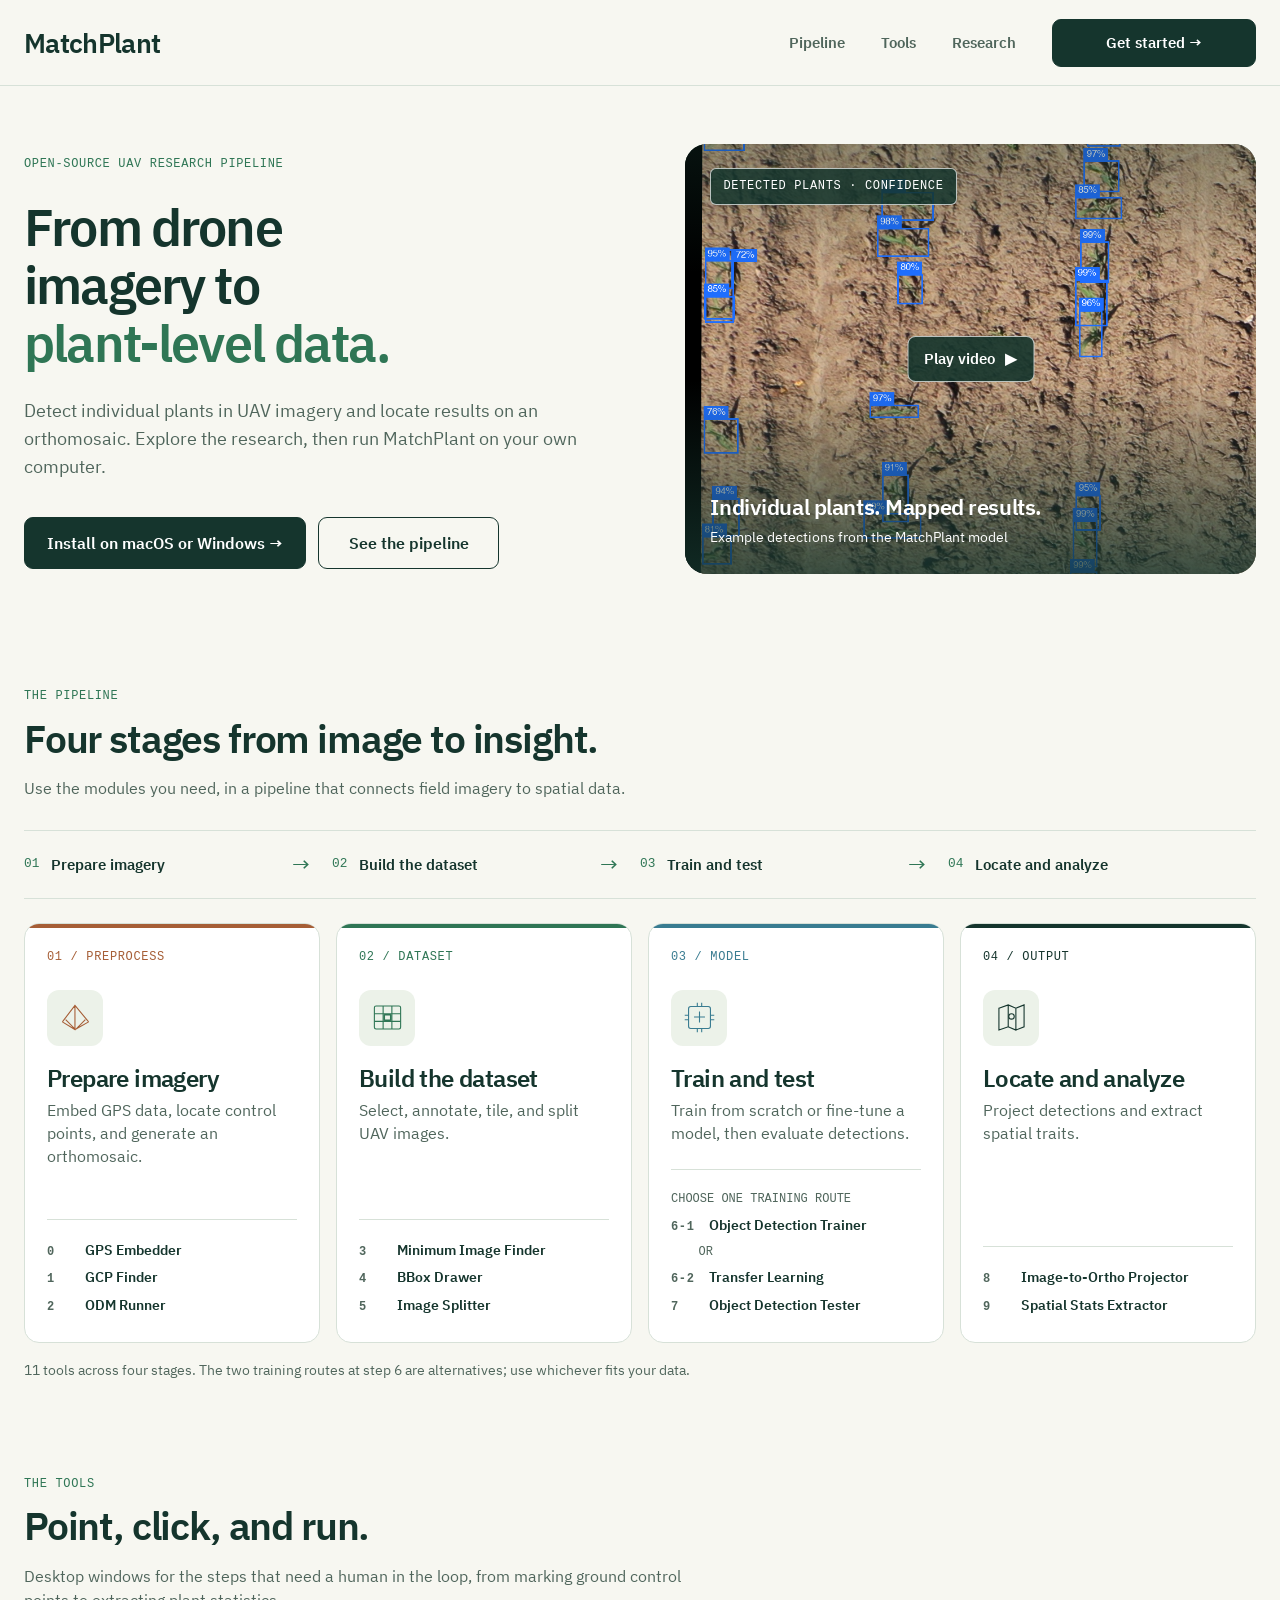
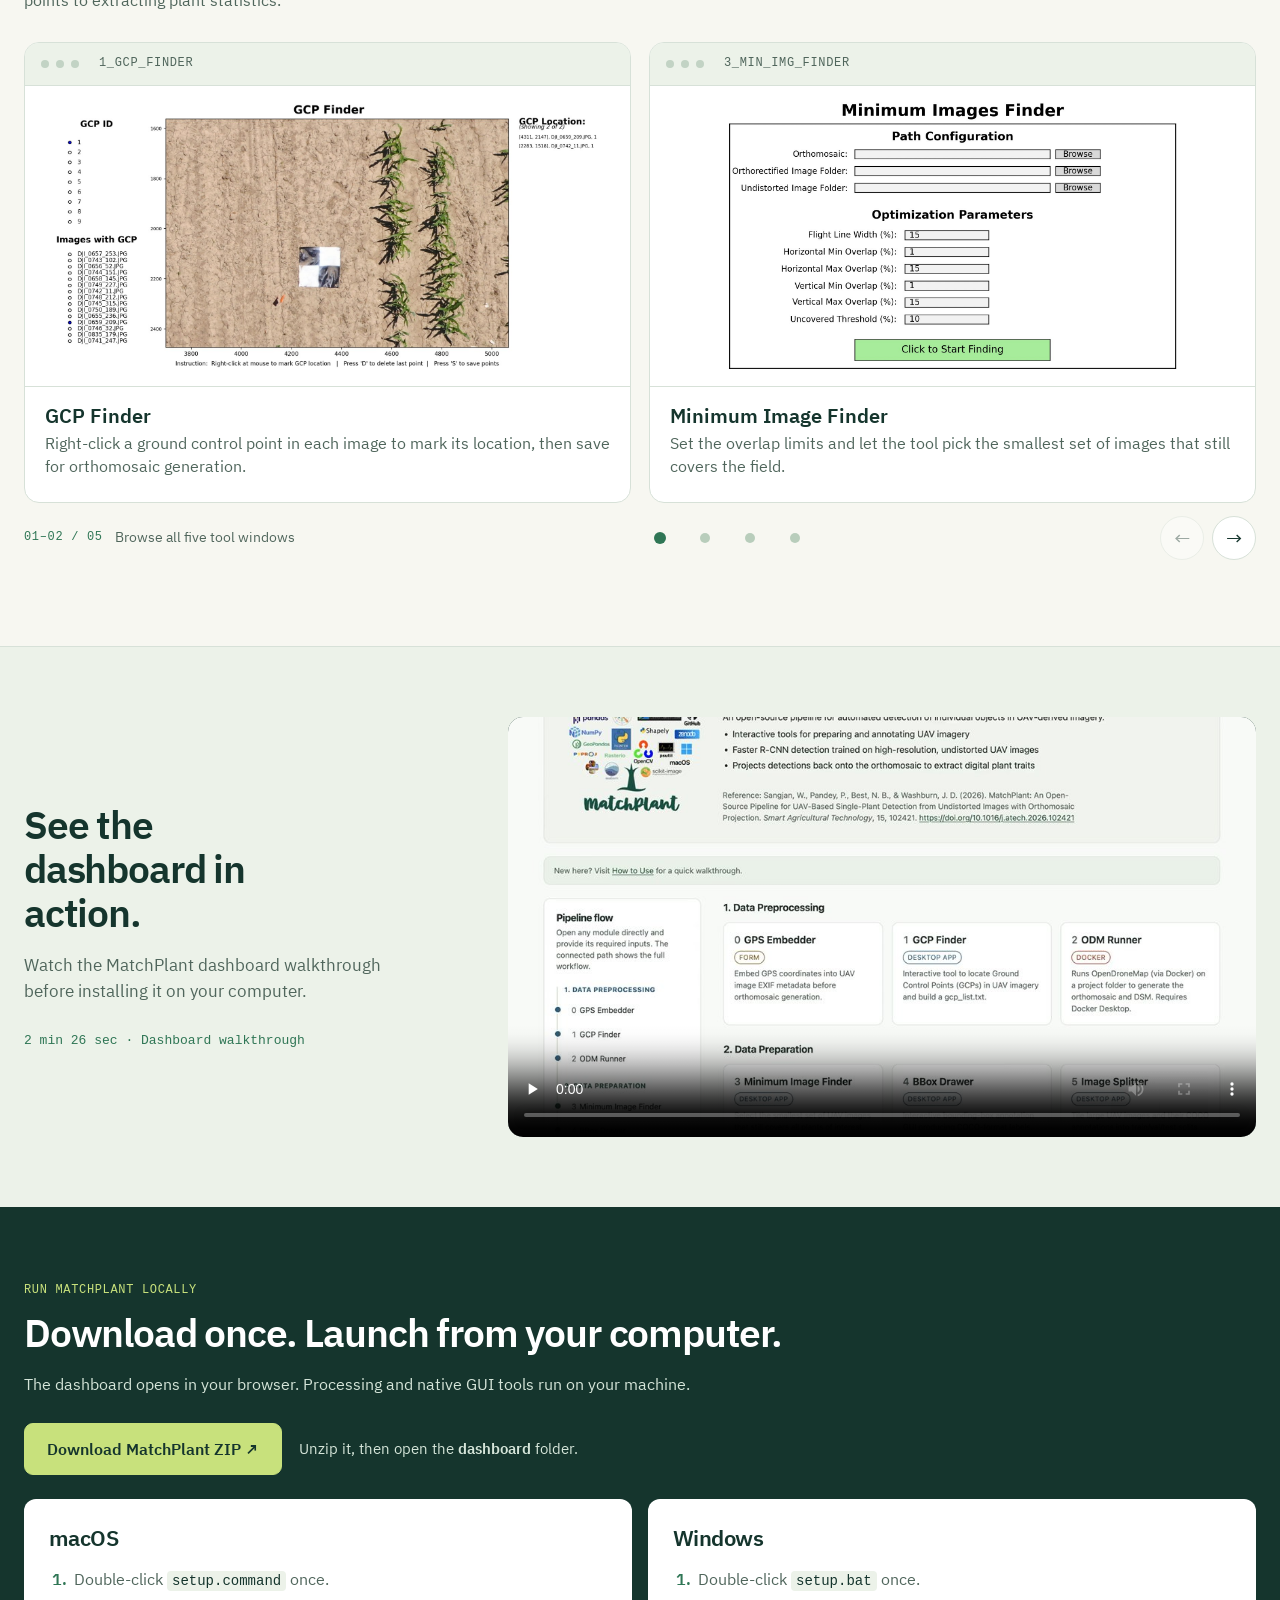
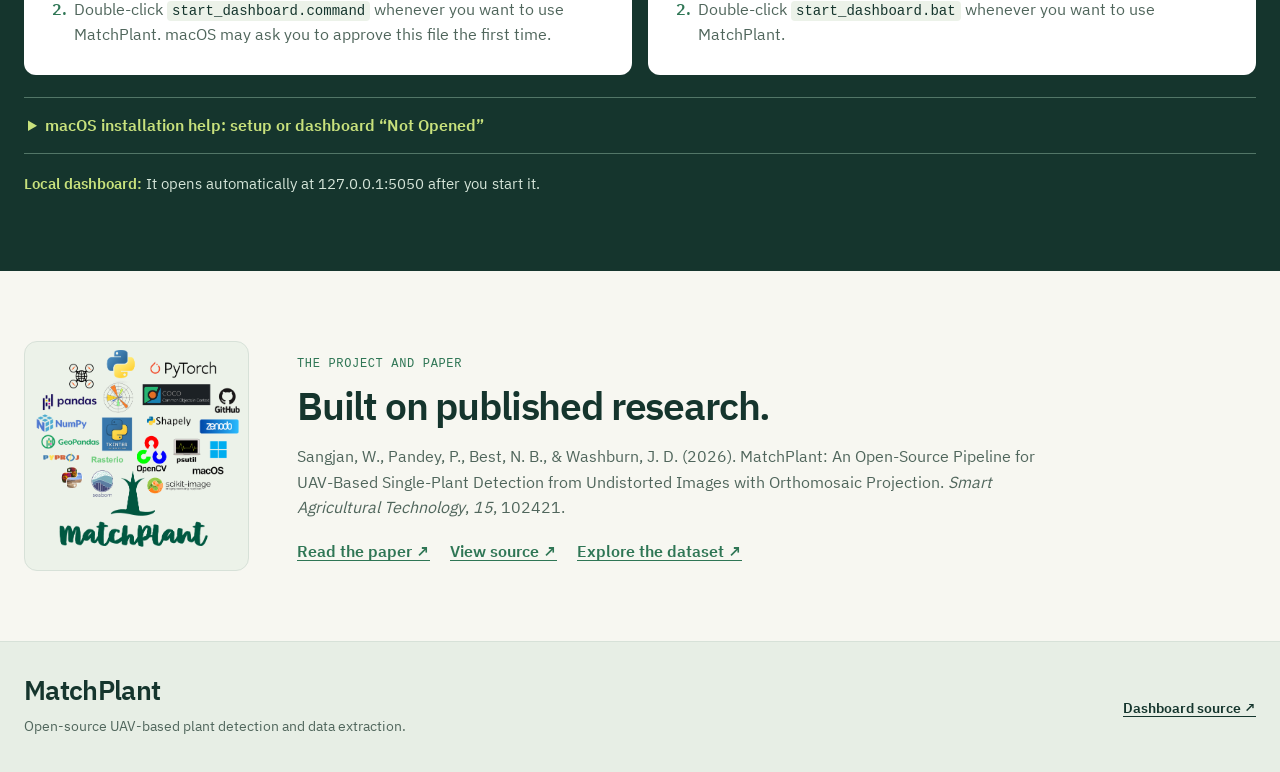
==== commit 3e9f3648: "Add dashboard walkthrough to landing page" ====
--- a/index.html
+++ b/index.html
@@ -16,6 +16,10 @@
     <section class="wrap hero"><div><span class="eyebrow">Open-source UAV research pipeline</span><h1>From drone<br>imagery to<br><em>plant-level data.</em></h1><p>Detect individual plants in UAV imagery and locate results on an orthomosaic. Explore the research, then run MatchPlant on your own computer.</p><div class="hero-actions"><a class="button" href="#get-started">Install on macOS or Windows →</a><a class="button alt" href="#pipeline">See the pipeline</a></div></div><div class="hero-visual"><video class="hero-photo" src="media/detections.mp4" poster="media/detections-poster.png" autoplay muted loop playsinline preload="auto" aria-label="MatchPlant detecting individual maize plants in UAV image tiles, each box labeled with a confidence score"></video><button class="video-play" type="button" hidden aria-label="Play detection video">Play video <span aria-hidden="true">▶</span></button><div class="visual-top"><span class="visual-pill mono">Detected plants · confidence</span></div><div class="visual-bottom"><div><strong>Individual plants. Mapped results.</strong><br><span>Example detections from the MatchPlant model</span></div></div></div></section>
     <section class="section wrap" id="pipeline"><div class="section-head"><div><span class="eyebrow">The pipeline</span><h2>Four stages from image to insight.</h2></div><p>Use the modules you need, in a pipeline that connects field imagery to spatial data.</p></div><ol class="process-flow" aria-label="Four pipeline stages"><li><span class="flow-number">01</span>Prepare imagery</li><li><span class="flow-number">02</span>Build the dataset</li><li><span class="flow-number">03</span>Train and test</li><li><span class="flow-number">04</span>Locate and analyze</li></ol><div class="stage-grid"><article class="stage"><span class="stage-number mono">01 / Preprocess</span><div class="stage-icon"><svg viewBox="0 0 64 64" aria-hidden="true"><path d="M8 40 31 10l25 30M14 36l18 18 18-18M31 10v44M8 40l23 14 25-14"/></svg></div><h3>Prepare imagery</h3><p>Embed GPS data, locate control points, and generate an orthomosaic.</p><ol class="stage-mods"><li><span class="mod-num mono">0</span>GPS Embedder</li><li><span class="mod-num mono">1</span>GCP Finder</li><li><span class="mod-num mono">2</span>ODM Runner</li></ol></article><article class="stage"><span class="stage-number mono">02 / Dataset</span><div class="stage-icon"><svg viewBox="0 0 64 64" aria-hidden="true"><rect x="8" y="11" width="48" height="42" rx="3"/><path d="M24 11v42M40 11v42M8 25h48M8 39h48"/><rect x="26" y="27" width="12" height="10" rx="1" stroke-width="3"/></svg></div><h3>Build the dataset</h3><p>Select, annotate, tile, and split UAV images.</p><ol class="stage-mods"><li><span class="mod-num mono">3</span>Minimum Image Finder</li><li><span class="mod-num mono">4</span>BBox Drawer</li><li><span class="mod-num mono">5</span>Image Splitter</li></ol></article><article class="stage"><span class="stage-number mono">03 / Model</span><div class="stage-icon"><svg viewBox="0 0 64 64" aria-hidden="true"><rect x="12" y="12" width="40" height="40" rx="4"/><path d="M22 31h20M32 21v20M12 28H5M12 36H5M59 28h-7M59 36h-7M28 12V5M36 12V5M28 59v-7M36 59v-7"/></svg></div><h3>Train and test</h3><p>Train from scratch or fine-tune a model, then evaluate detections.</p><ol class="stage-mods"><li class="mod-note">Choose one training route</li><li><span class="mod-num mono">6-1</span>Object Detection Trainer</li><li class="mod-or">or</li><li><span class="mod-num mono">6-2</span>Transfer Learning</li><li><span class="mod-num mono">7</span>Object Detection Tester</li></ol></article><article class="stage"><span class="stage-number mono">04 / Output</span><div class="stage-icon"><svg viewBox="0 0 64 64" aria-hidden="true"><path d="M9 15 26 9l14 6 15-6v40l-15 6-14-6-17 6zM26 9v40M40 15v40"/><circle cx="32" cy="30" r="5"/></svg></div><h3>Locate and analyze</h3><p>Project detections and extract spatial traits.</p><ol class="stage-mods"><li><span class="mod-num mono">8</span>Image-to-Ortho Projector</li><li><span class="mod-num mono">9</span>Spatial Stats Extractor</li></ol></article></div><p class="stage-note">11 tools across four stages. The two training routes at step 6 are alternatives; use whichever fits your data.</p></section>
     <section class="wrap tools" id="tools"><div class="section-head"><div><span class="eyebrow">The tools</span><h2>Point, click, and run.</h2></div><p>Desktop windows for the steps that need a human in the loop, from marking ground control points to extracting plant statistics.</p></div><div class="slider" aria-roledescription="carousel" aria-label="MatchPlant tool windows"><div class="slides" tabindex="0"><figure class="tool" id="tool-0" role="group" aria-roledescription="slide" aria-label="1 of 5"><div class="tool-bar" aria-hidden="true"><i></i><i></i><i></i><span class="mono">1_gcp_finder</span></div><div class="tool-shot"><img src="media/gui-gcp-finder.jpg" alt="GCP Finder window with a checkerboard ground control point in a maize field image" loading="lazy"></div><figcaption><strong>GCP Finder</strong><span>Right-click a ground control point in each image to mark its location, then save for orthomosaic generation.</span></figcaption></figure><figure class="tool" id="tool-1" role="group" aria-roledescription="slide" aria-label="2 of 5"><div class="tool-bar" aria-hidden="true"><i></i><i></i><i></i><span class="mono">3_min_img_finder</span></div><div class="tool-shot"><img src="media/gui-min-images.jpg" alt="Minimum Images Finder window with path and optimization settings" loading="lazy"></div><figcaption><strong>Minimum Image Finder</strong><span>Set the overlap limits and let the tool pick the smallest set of images that still covers the field.</span></figcaption></figure><figure class="tool" id="tool-2" role="group" aria-roledescription="slide" aria-label="3 of 5"><div class="tool-bar" aria-hidden="true"><i></i><i></i><i></i><span class="mono">4_bbox_drawer</span></div><div class="tool-shot"><img src="media/gui-bbox-drawer.jpg" alt="Boundary Box Drawing Tool window with image folder, output format and category fields" loading="lazy"></div><figcaption><strong>BBox Drawer</strong><span>Choose a folder, set up to five categories and an output format (COCO or YOLO), then draw bounding boxes by hand.</span></figcaption></figure><figure class="tool" id="tool-3" role="group" aria-roledescription="slide" aria-label="4 of 5"><div class="tool-bar" aria-hidden="true"><i></i><i></i><i></i><span class="mono">5_img_splitter</span></div><div class="tool-shot"><img src="media/gui-img-splitter.jpg" alt="Image Annotation Configuration window with split and tile settings" loading="lazy"></div><figcaption><strong>Image Splitter</strong><span>Tile large images and split them into training, validation and test sets with matching annotations.</span></figcaption></figure><figure class="tool" id="tool-4" role="group" aria-roledescription="slide" aria-label="5 of 5"><div class="tool-bar" aria-hidden="true"><i></i><i></i><i></i><span class="mono">9_spatial_stats_extractor</span></div><div class="tool-shot"><img src="media/gui-spatial-stats.jpg" alt="Spatial Statistics Extractor window with settings and a preview of detected plant boxes over a canopy height model" loading="lazy"></div><figcaption><strong>Spatial Stats Extractor</strong><span>Choose a detections file and a raster such as a canopy height model, pick statistics, and export per-plant results.</span></figcaption></figure></div><div class="slider-ctl"><div class="slider-status"><span class="slider-count mono"></span><span>Browse all five tool windows</span></div><div class="slider-dots"><button type="button" aria-label="Show tool 1"></button><button type="button" aria-label="Show tool 2"></button><button type="button" aria-label="Show tool 3"></button><button type="button" aria-label="Show tool 4"></button><button type="button" aria-label="Show tool 5"></button></div><div class="slider-arrows"><button type="button" class="prev" aria-label="Previous tool">&larr;</button><button type="button" class="next" aria-label="Next tool">&rarr;</button></div></div></div></section>
+    <section class="walkthrough" aria-labelledby="walkthrough-title"><div class="wrap walkthrough-grid">
+      <div class="walkthrough-copy"><h2 id="walkthrough-title">See the dashboard in action.</h2><p>Watch the MatchPlant dashboard walkthrough before installing it on your computer.</p><span class="walkthrough-duration">2 min 26 sec · Dashboard walkthrough</span></div>
+      <video class="walkthrough-video" controls playsinline preload="none" poster="media/dashboard-walkthrough-poster.jpg" aria-label="MatchPlant dashboard walkthrough"><source src="media/dashboard-walkthrough.mp4" type="video/mp4">Your browser does not support video playback. <a href="media/dashboard-walkthrough.mp4">Download the walkthrough video</a>.</video>
+    </div></section>
     <section class="install" id="get-started"><div class="wrap">
       <div class="install-head"><div><span class="eyebrow">Run MatchPlant locally</span><h2>Download once. Launch from your computer.</h2></div><p>The dashboard opens in your browser. Processing and native GUI tools run on your machine.</p></div>
       <div class="download-row"><a class="button seed" href="https://github.com/JacobWashburn-USDA/MatchPlant/archive/refs/heads/main.zip">Download MatchPlant ZIP ↗</a><span>Unzip it, then open the <strong>dashboard</strong> folder.</span></div>
--- a/styles.css
+++ b/styles.css
@@ -131,6 +131,13 @@
 .slider-arrows button { display: grid; place-items: center; width: 44px; height: 44px; padding: 0; border: 1px solid var(--line); border-radius: 50%; background: var(--white); color: var(--ink); font-size: 1.25rem; cursor: pointer; }
 .slider-arrows button:hover:not(:disabled) { background: var(--ink); color: var(--white); }
 .slider-arrows button:disabled { opacity: .4; cursor: default; }
+
+.walkthrough { padding-block: 70px; border-top: 1px solid var(--line); background: var(--pale); }
+.walkthrough-grid { display: grid; grid-template-columns: minmax(0, .72fr) minmax(0, 1.28fr); align-items: center; gap: clamp(32px, 5vw, 72px); }
+.walkthrough-copy h2 { max-width: 12ch; margin: 0 0 18px; color: var(--ink); font-size: clamp(2.25rem, 3.05vw, 2.75rem); line-height: 1.13; letter-spacing: -.03em; }
+.walkthrough-copy p { max-width: 37ch; margin: 0 0 22px; color: var(--muted); font-size: 1.0625rem; line-height: 1.5; }
+.walkthrough-duration { color: var(--green); font: .8125rem/1.4 var(--font-data); }
+.walkthrough-video { display: block; width: 100%; aspect-ratio: 16 / 9; border-radius: 15px; background: var(--ink); color: var(--white); object-fit: contain; }
 
 .install { padding-block: 68px 76px; background: var(--ink); color: var(--white); }
 .install .eyebrow { color: var(--seed); }
@@ -186,6 +193,8 @@
 @media (max-width: 900px) {
   .hero { grid-template-columns: 1fr; }
   .hero-visual { justify-self: start; height: 400px; }
+  .walkthrough-grid { grid-template-columns: 1fr; gap: 28px; }
+  .walkthrough-copy h2, .walkthrough-copy p { max-width: 60ch; }
 }
 
 @media (max-width: 760px) {
@@ -229,6 +238,8 @@
   .tool figcaption { min-height: 0; }
   .slider-ctl { flex-wrap: wrap; }
   .slider-status { flex-basis: 100%; }
+  .walkthrough { padding-block: 58px 64px; }
+  .walkthrough-copy h2 { max-width: 14ch; font-size: 2.125rem; }
   .install { padding-block: 60px 68px; }
   .install-head { margin-bottom: 27px; }
   .platforms { grid-template-columns: 1fr; gap: 13px; }
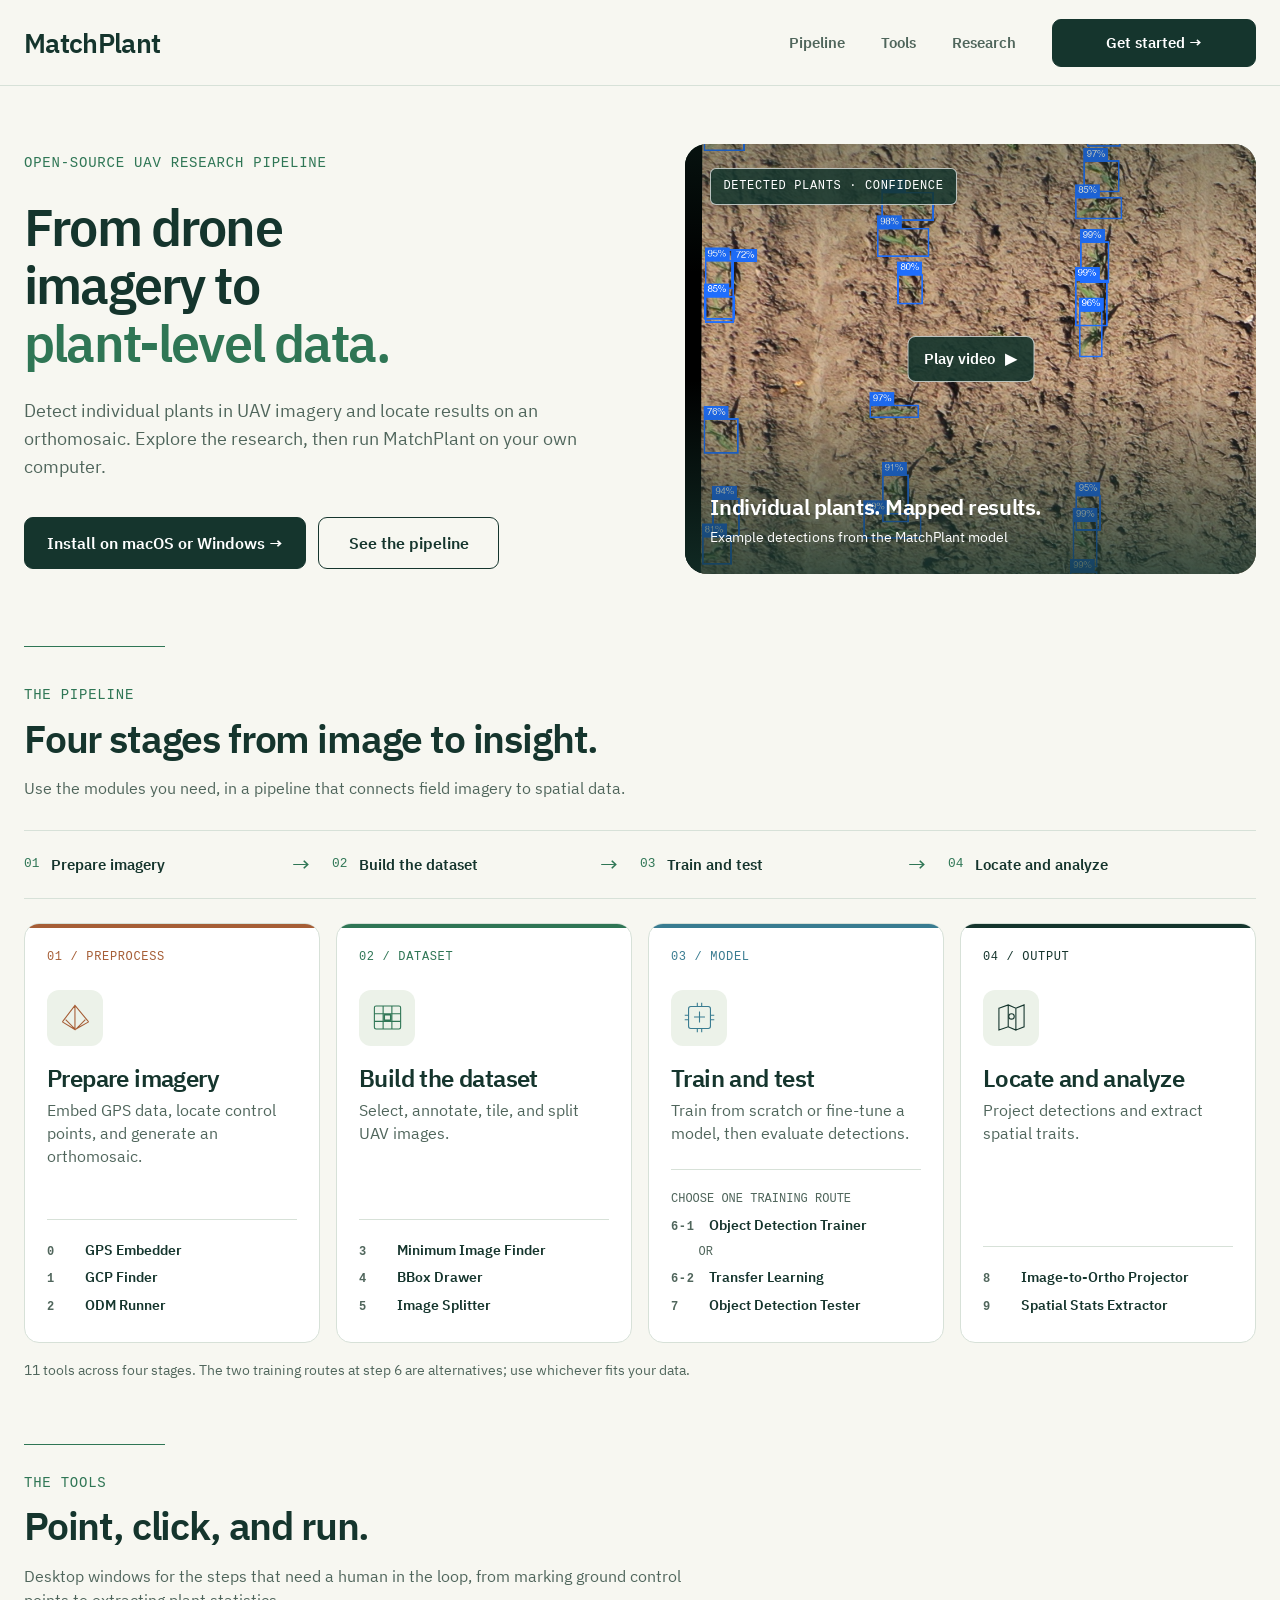
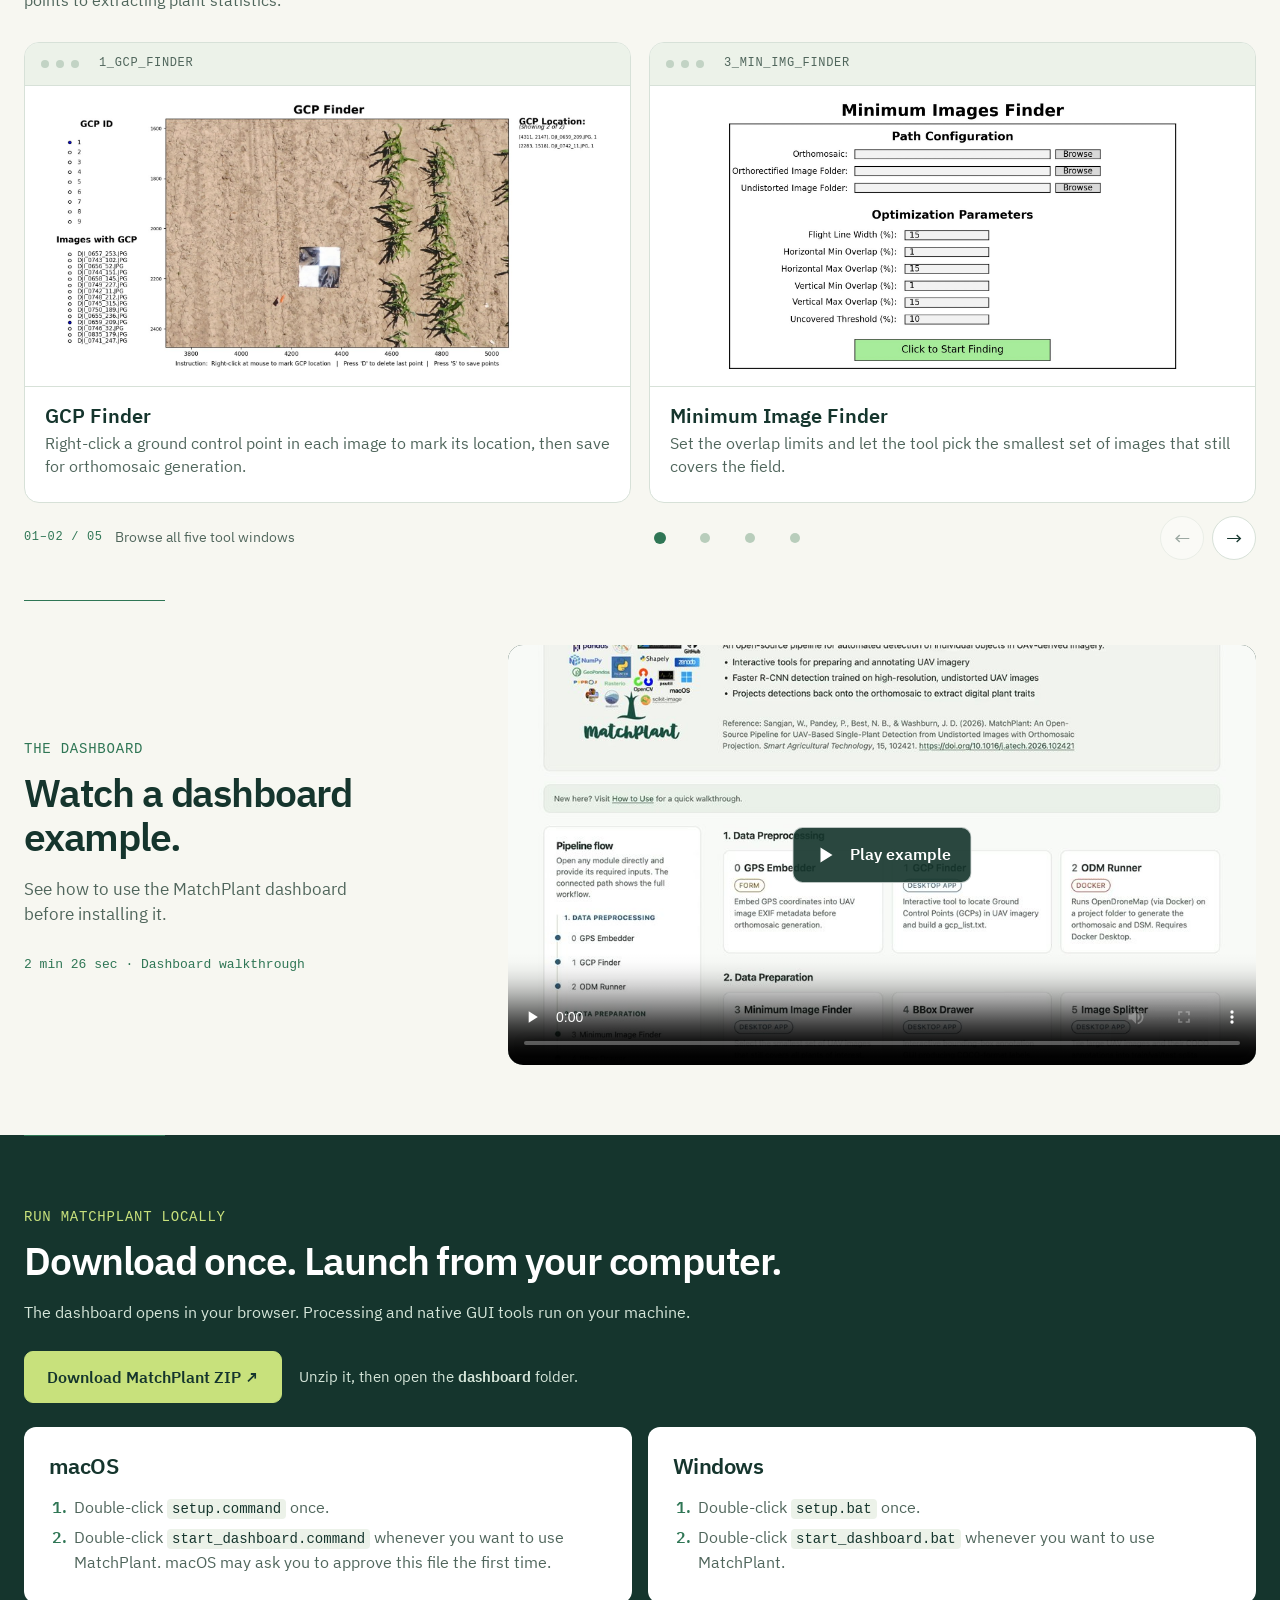
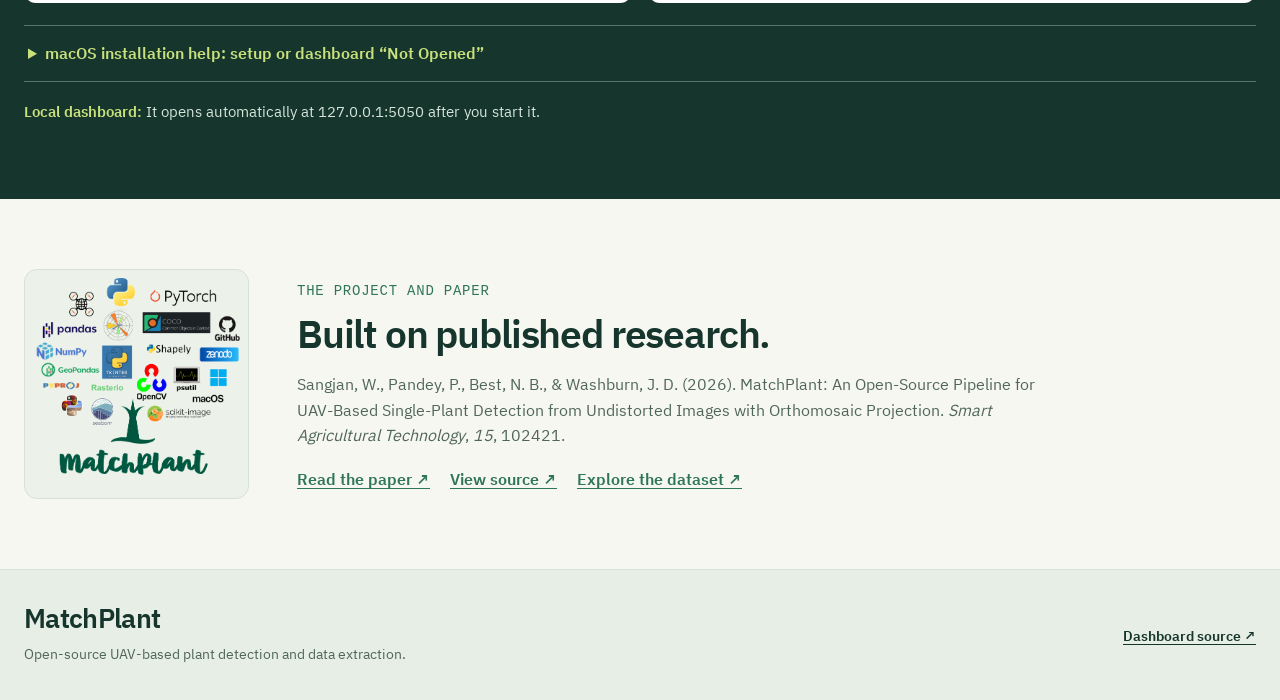
==== commit 8133780b: "Add dashboard vdo" ====
--- a/index.html
+++ b/index.html
@@ -17,8 +17,8 @@
     <section class="section wrap" id="pipeline"><div class="section-head"><div><span class="eyebrow">The pipeline</span><h2>Four stages from image to insight.</h2></div><p>Use the modules you need, in a pipeline that connects field imagery to spatial data.</p></div><ol class="process-flow" aria-label="Four pipeline stages"><li><span class="flow-number">01</span>Prepare imagery</li><li><span class="flow-number">02</span>Build the dataset</li><li><span class="flow-number">03</span>Train and test</li><li><span class="flow-number">04</span>Locate and analyze</li></ol><div class="stage-grid"><article class="stage"><span class="stage-number mono">01 / Preprocess</span><div class="stage-icon"><svg viewBox="0 0 64 64" aria-hidden="true"><path d="M8 40 31 10l25 30M14 36l18 18 18-18M31 10v44M8 40l23 14 25-14"/></svg></div><h3>Prepare imagery</h3><p>Embed GPS data, locate control points, and generate an orthomosaic.</p><ol class="stage-mods"><li><span class="mod-num mono">0</span>GPS Embedder</li><li><span class="mod-num mono">1</span>GCP Finder</li><li><span class="mod-num mono">2</span>ODM Runner</li></ol></article><article class="stage"><span class="stage-number mono">02 / Dataset</span><div class="stage-icon"><svg viewBox="0 0 64 64" aria-hidden="true"><rect x="8" y="11" width="48" height="42" rx="3"/><path d="M24 11v42M40 11v42M8 25h48M8 39h48"/><rect x="26" y="27" width="12" height="10" rx="1" stroke-width="3"/></svg></div><h3>Build the dataset</h3><p>Select, annotate, tile, and split UAV images.</p><ol class="stage-mods"><li><span class="mod-num mono">3</span>Minimum Image Finder</li><li><span class="mod-num mono">4</span>BBox Drawer</li><li><span class="mod-num mono">5</span>Image Splitter</li></ol></article><article class="stage"><span class="stage-number mono">03 / Model</span><div class="stage-icon"><svg viewBox="0 0 64 64" aria-hidden="true"><rect x="12" y="12" width="40" height="40" rx="4"/><path d="M22 31h20M32 21v20M12 28H5M12 36H5M59 28h-7M59 36h-7M28 12V5M36 12V5M28 59v-7M36 59v-7"/></svg></div><h3>Train and test</h3><p>Train from scratch or fine-tune a model, then evaluate detections.</p><ol class="stage-mods"><li class="mod-note">Choose one training route</li><li><span class="mod-num mono">6-1</span>Object Detection Trainer</li><li class="mod-or">or</li><li><span class="mod-num mono">6-2</span>Transfer Learning</li><li><span class="mod-num mono">7</span>Object Detection Tester</li></ol></article><article class="stage"><span class="stage-number mono">04 / Output</span><div class="stage-icon"><svg viewBox="0 0 64 64" aria-hidden="true"><path d="M9 15 26 9l14 6 15-6v40l-15 6-14-6-17 6zM26 9v40M40 15v40"/><circle cx="32" cy="30" r="5"/></svg></div><h3>Locate and analyze</h3><p>Project detections and extract spatial traits.</p><ol class="stage-mods"><li><span class="mod-num mono">8</span>Image-to-Ortho Projector</li><li><span class="mod-num mono">9</span>Spatial Stats Extractor</li></ol></article></div><p class="stage-note">11 tools across four stages. The two training routes at step 6 are alternatives; use whichever fits your data.</p></section>
     <section class="wrap tools" id="tools"><div class="section-head"><div><span class="eyebrow">The tools</span><h2>Point, click, and run.</h2></div><p>Desktop windows for the steps that need a human in the loop, from marking ground control points to extracting plant statistics.</p></div><div class="slider" aria-roledescription="carousel" aria-label="MatchPlant tool windows"><div class="slides" tabindex="0"><figure class="tool" id="tool-0" role="group" aria-roledescription="slide" aria-label="1 of 5"><div class="tool-bar" aria-hidden="true"><i></i><i></i><i></i><span class="mono">1_gcp_finder</span></div><div class="tool-shot"><img src="media/gui-gcp-finder.jpg" alt="GCP Finder window with a checkerboard ground control point in a maize field image" loading="lazy"></div><figcaption><strong>GCP Finder</strong><span>Right-click a ground control point in each image to mark its location, then save for orthomosaic generation.</span></figcaption></figure><figure class="tool" id="tool-1" role="group" aria-roledescription="slide" aria-label="2 of 5"><div class="tool-bar" aria-hidden="true"><i></i><i></i><i></i><span class="mono">3_min_img_finder</span></div><div class="tool-shot"><img src="media/gui-min-images.jpg" alt="Minimum Images Finder window with path and optimization settings" loading="lazy"></div><figcaption><strong>Minimum Image Finder</strong><span>Set the overlap limits and let the tool pick the smallest set of images that still covers the field.</span></figcaption></figure><figure class="tool" id="tool-2" role="group" aria-roledescription="slide" aria-label="3 of 5"><div class="tool-bar" aria-hidden="true"><i></i><i></i><i></i><span class="mono">4_bbox_drawer</span></div><div class="tool-shot"><img src="media/gui-bbox-drawer.jpg" alt="Boundary Box Drawing Tool window with image folder, output format and category fields" loading="lazy"></div><figcaption><strong>BBox Drawer</strong><span>Choose a folder, set up to five categories and an output format (COCO or YOLO), then draw bounding boxes by hand.</span></figcaption></figure><figure class="tool" id="tool-3" role="group" aria-roledescription="slide" aria-label="4 of 5"><div class="tool-bar" aria-hidden="true"><i></i><i></i><i></i><span class="mono">5_img_splitter</span></div><div class="tool-shot"><img src="media/gui-img-splitter.jpg" alt="Image Annotation Configuration window with split and tile settings" loading="lazy"></div><figcaption><strong>Image Splitter</strong><span>Tile large images and split them into training, validation and test sets with matching annotations.</span></figcaption></figure><figure class="tool" id="tool-4" role="group" aria-roledescription="slide" aria-label="5 of 5"><div class="tool-bar" aria-hidden="true"><i></i><i></i><i></i><span class="mono">9_spatial_stats_extractor</span></div><div class="tool-shot"><img src="media/gui-spatial-stats.jpg" alt="Spatial Statistics Extractor window with settings and a preview of detected plant boxes over a canopy height model" loading="lazy"></div><figcaption><strong>Spatial Stats Extractor</strong><span>Choose a detections file and a raster such as a canopy height model, pick statistics, and export per-plant results.</span></figcaption></figure></div><div class="slider-ctl"><div class="slider-status"><span class="slider-count mono"></span><span>Browse all five tool windows</span></div><div class="slider-dots"><button type="button" aria-label="Show tool 1"></button><button type="button" aria-label="Show tool 2"></button><button type="button" aria-label="Show tool 3"></button><button type="button" aria-label="Show tool 4"></button><button type="button" aria-label="Show tool 5"></button></div><div class="slider-arrows"><button type="button" class="prev" aria-label="Previous tool">&larr;</button><button type="button" class="next" aria-label="Next tool">&rarr;</button></div></div></div></section>
     <section class="walkthrough" aria-labelledby="walkthrough-title"><div class="wrap walkthrough-grid">
-      <div class="walkthrough-copy"><h2 id="walkthrough-title">See the dashboard in action.</h2><p>Watch the MatchPlant dashboard walkthrough before installing it on your computer.</p><span class="walkthrough-duration">2 min 26 sec · Dashboard walkthrough</span></div>
-      <video class="walkthrough-video" controls playsinline preload="none" poster="media/dashboard-walkthrough-poster.jpg" aria-label="MatchPlant dashboard walkthrough"><source src="media/dashboard-walkthrough.mp4" type="video/mp4">Your browser does not support video playback. <a href="media/dashboard-walkthrough.mp4">Download the walkthrough video</a>.</video>
+      <div class="walkthrough-copy"><span class="eyebrow">The dashboard</span><h2 id="walkthrough-title">Watch a dashboard example.</h2><p>See how to use the MatchPlant dashboard before installing it.</p><span class="walkthrough-duration">2 min 26 sec · Dashboard walkthrough</span></div>
+      <div class="walkthrough-player"><video class="walkthrough-video" controls playsinline preload="none" poster="media/dashboard-walkthrough-poster.jpg" aria-label="Example of using the MatchPlant dashboard"><source src="media/dashboard-walkthrough.mp4" type="video/mp4">Your browser does not support video playback. <a href="media/dashboard-walkthrough.mp4">Download the walkthrough video</a>.</video><button class="walkthrough-play" type="button" aria-label="Play dashboard example video" hidden><svg viewBox="0 0 24 24" width="24" height="24" aria-hidden="true"><path d="M7 4.5v15l12-7.5z" fill="currentColor"/></svg><span>Play example</span></button></div>
     </div></section>
     <section class="install" id="get-started"><div class="wrap">
       <div class="install-head"><div><span class="eyebrow">Run MatchPlant locally</span><h2>Download once. Launch from your computer.</h2></div><p>The dashboard opens in your browser. Processing and native GUI tools run on your machine.</p></div>
--- a/styles.css
+++ b/styles.css
@@ -42,7 +42,7 @@
 strong, b { font-weight: 600; }
 .wrap { width: min(1256px, calc(100% - 48px)); margin-inline: auto; }
 .eyebrow, .mono { font-family: var(--font-data); font-size: .75rem; line-height: 1.4; letter-spacing: .055em; text-transform: uppercase; }
-.eyebrow { color: var(--green); }
+.eyebrow { color: var(--green); font-size: .875rem; }
 .mono { color: var(--muted); }
 
 .site-header { border-bottom: 1px solid var(--line); }
@@ -83,6 +83,11 @@
 .section-head h2, .install h2, .research-grid h2 { margin: 11px 0 0; color: var(--ink); font-size: clamp(2.25rem, 3.05vw, 2.75rem); line-height: 1.13; letter-spacing: -.03em; }
 .section-head p { max-width: 70ch; margin: 15px 0 0; color: var(--muted); font-size: 1rem; line-height: 1.5; }
 .section { padding-block: 35px 62px; }
+main > section:not(.hero):not(.citation) { position: relative; }
+main > section:not(.hero):not(.citation)::before { position: absolute; top: 0; width: clamp(112px, 11vw, 160px); height: 1px; background: var(--green); content: ""; }
+main > section.wrap::before { left: 0; }
+main > section:not(.wrap)::before { left: max(24px, calc((100% - 1256px) / 2)); }
+main > .install::before { background: var(--seed); }
 
 .process-flow { display: grid; grid-template-columns: repeat(4, minmax(0, 1fr)); gap: 0; margin: 0 0 24px; padding: 0; border-block: 1px solid var(--line); list-style: none; }
 .process-flow li { position: relative; display: flex; align-items: center; gap: 12px; min-height: 67px; padding: 12px 20px 12px 0; color: var(--ink); font-size: .95rem; font-weight: 600; white-space: nowrap; }
@@ -108,7 +113,7 @@
 .stage-mods .mod-or { padding-left: 2.3em; }
 .stage-note { margin: 17px 0 0; color: var(--muted); font-size: .875rem; }
 
-.tools { padding-block: 25px 86px; }
+.tools { padding-block: 25px 40px; }
 .slides { display: flex; gap: 18px; overflow-x: auto; scroll-snap-type: x mandatory; scroll-behavior: smooth; scrollbar-width: thin; scrollbar-color: #a9c1ad transparent; -webkit-overflow-scrolling: touch; }
 .tool { flex: 0 0 calc(50% - 9px); min-width: 0; margin: 0; overflow: hidden; border: 1px solid var(--line); border-radius: 15px; background: var(--white); scroll-snap-align: start; }
 .tool-bar { display: flex; align-items: center; gap: 7px; min-height: 43px; padding: 10px 16px; border-bottom: 1px solid var(--line); background: var(--pale); }
@@ -132,12 +137,16 @@
 .slider-arrows button:hover:not(:disabled) { background: var(--ink); color: var(--white); }
 .slider-arrows button:disabled { opacity: .4; cursor: default; }
 
-.walkthrough { padding-block: 70px; border-top: 1px solid var(--line); background: var(--pale); }
+.walkthrough { padding-block: 45px 70px; background: var(--paper); }
 .walkthrough-grid { display: grid; grid-template-columns: minmax(0, .72fr) minmax(0, 1.28fr); align-items: center; gap: clamp(32px, 5vw, 72px); }
-.walkthrough-copy h2 { max-width: 12ch; margin: 0 0 18px; color: var(--ink); font-size: clamp(2.25rem, 3.05vw, 2.75rem); line-height: 1.13; letter-spacing: -.03em; }
+.walkthrough-copy h2 { max-width: 15ch; margin: 11px 0 18px; color: var(--ink); font-size: clamp(2.25rem, 3.05vw, 2.75rem); line-height: 1.13; letter-spacing: -.03em; }
 .walkthrough-copy p { max-width: 37ch; margin: 0 0 22px; color: var(--muted); font-size: 1.0625rem; line-height: 1.5; }
 .walkthrough-duration { color: var(--green); font: .8125rem/1.4 var(--font-data); }
-.walkthrough-video { display: block; width: 100%; aspect-ratio: 16 / 9; border-radius: 15px; background: var(--ink); color: var(--white); object-fit: contain; }
+.walkthrough-player { position: relative; overflow: hidden; border-radius: 15px; background: var(--ink); }
+.walkthrough-video { display: block; width: 100%; aspect-ratio: 16 / 9; background: var(--ink); color: var(--white); object-fit: contain; }
+.walkthrough-play { position: absolute; top: 50%; left: 50%; display: inline-flex; align-items: center; gap: 12px; min-height: 56px; padding: 13px 20px; border: 1px solid #ffffffb0; border-radius: 10px; background: #15352de8; color: var(--white); font-weight: 600; cursor: pointer; transform: translate(-50%, -50%); white-space: nowrap; }
+.walkthrough-play[hidden] { display: none; }
+.walkthrough-play:hover { background: var(--ink); }
 
 .install { padding-block: 68px 76px; background: var(--ink); color: var(--white); }
 .install .eyebrow { color: var(--seed); }
@@ -199,6 +208,7 @@
 
 @media (max-width: 760px) {
   .wrap { width: min(600px, calc(100% - 44px)); }
+  main > section:not(.wrap)::before { left: max(22px, calc((100% - 600px) / 2)); }
   .nav { min-height: 66px; }
   .brand { font-size: 1.45rem; }
   .nav-links > a:not(.button) { display: none; }
@@ -232,13 +242,13 @@
   .stage h3 { margin-top: 17px; font-size: 1.4375rem; }
   .stage p { margin-bottom: 14px; }
   .stage-mods { margin-top: 0; padding-top: 12px; }
-  .tools { padding-block: 18px 70px; }
+  .tools { padding-block: 18px 35px; }
   .tool { flex-basis: 100%; }
   .tool-shot { height: min(60vw, 270px); }
   .tool figcaption { min-height: 0; }
   .slider-ctl { flex-wrap: wrap; }
   .slider-status { flex-basis: 100%; }
-  .walkthrough { padding-block: 58px 64px; }
+  .walkthrough { padding-block: 38px 64px; }
   .walkthrough-copy h2 { max-width: 14ch; font-size: 2.125rem; }
   .install { padding-block: 60px 68px; }
   .install-head { margin-bottom: 27px; }
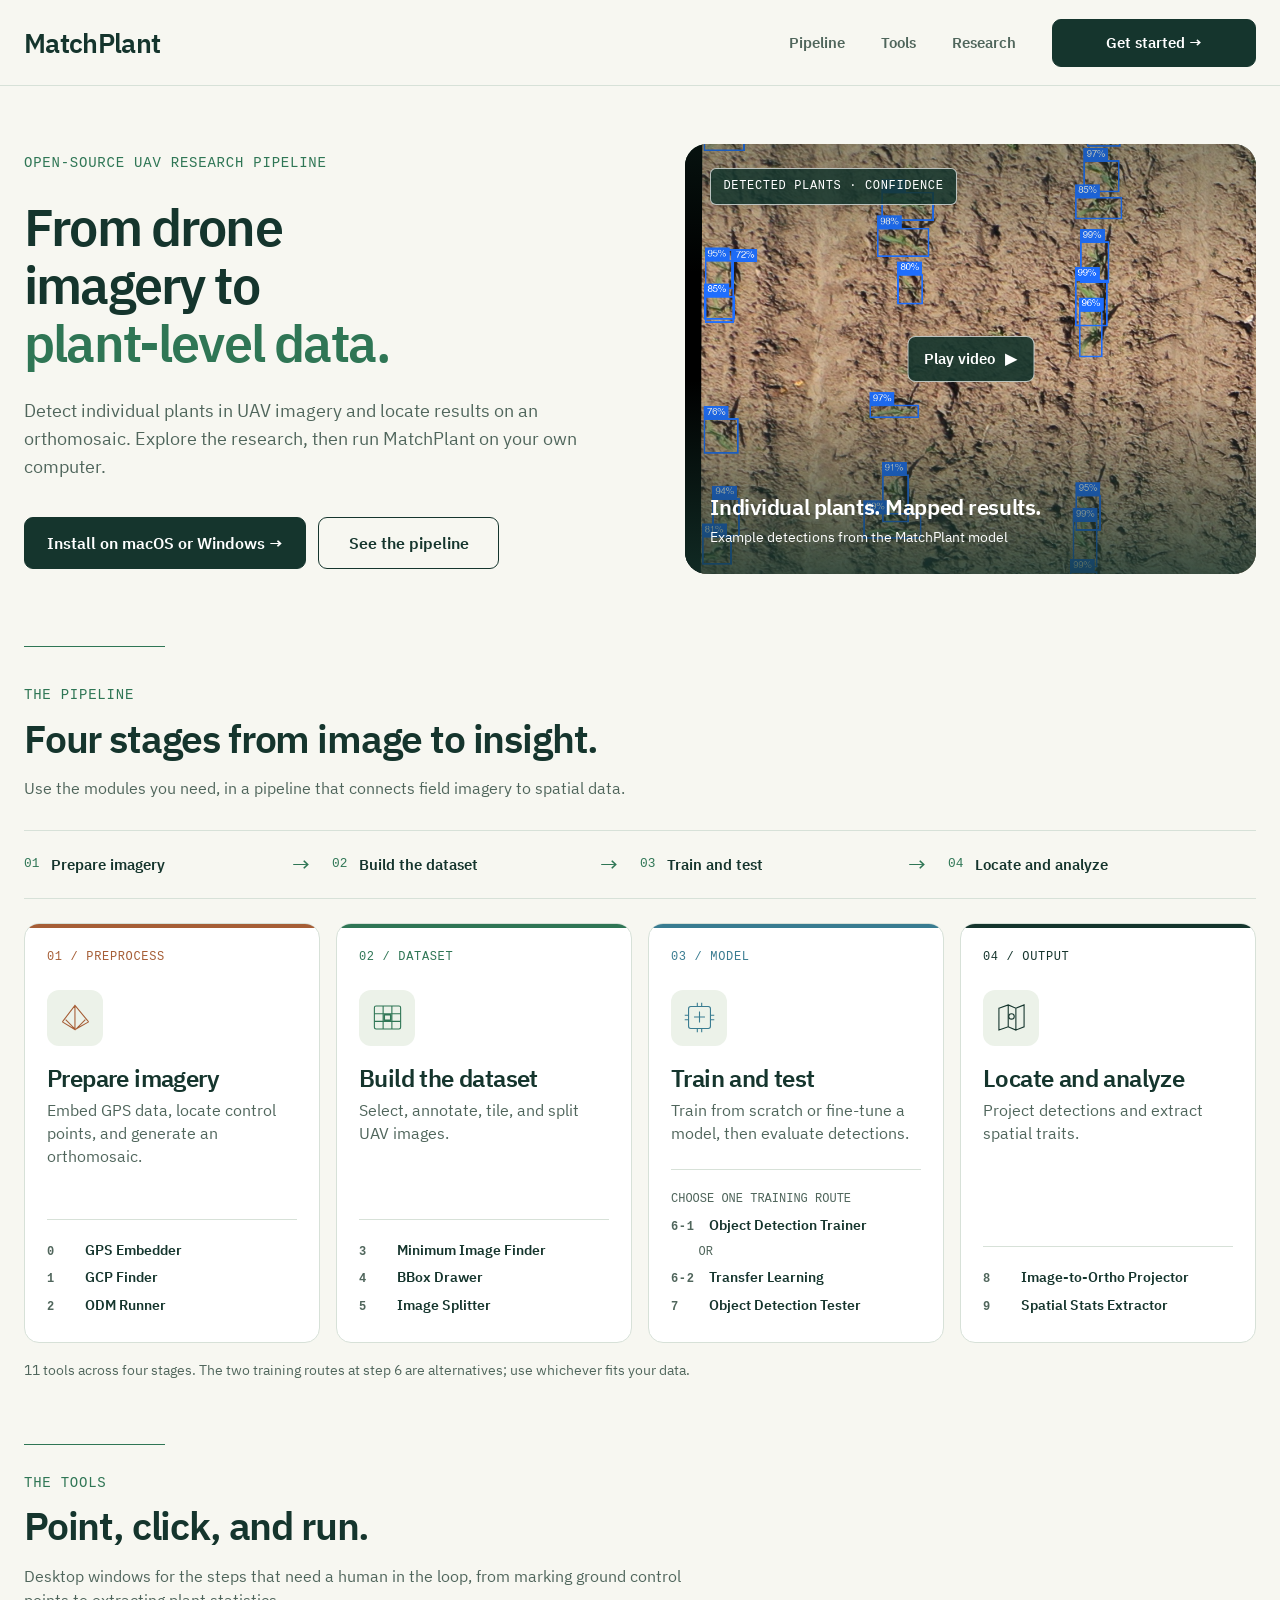
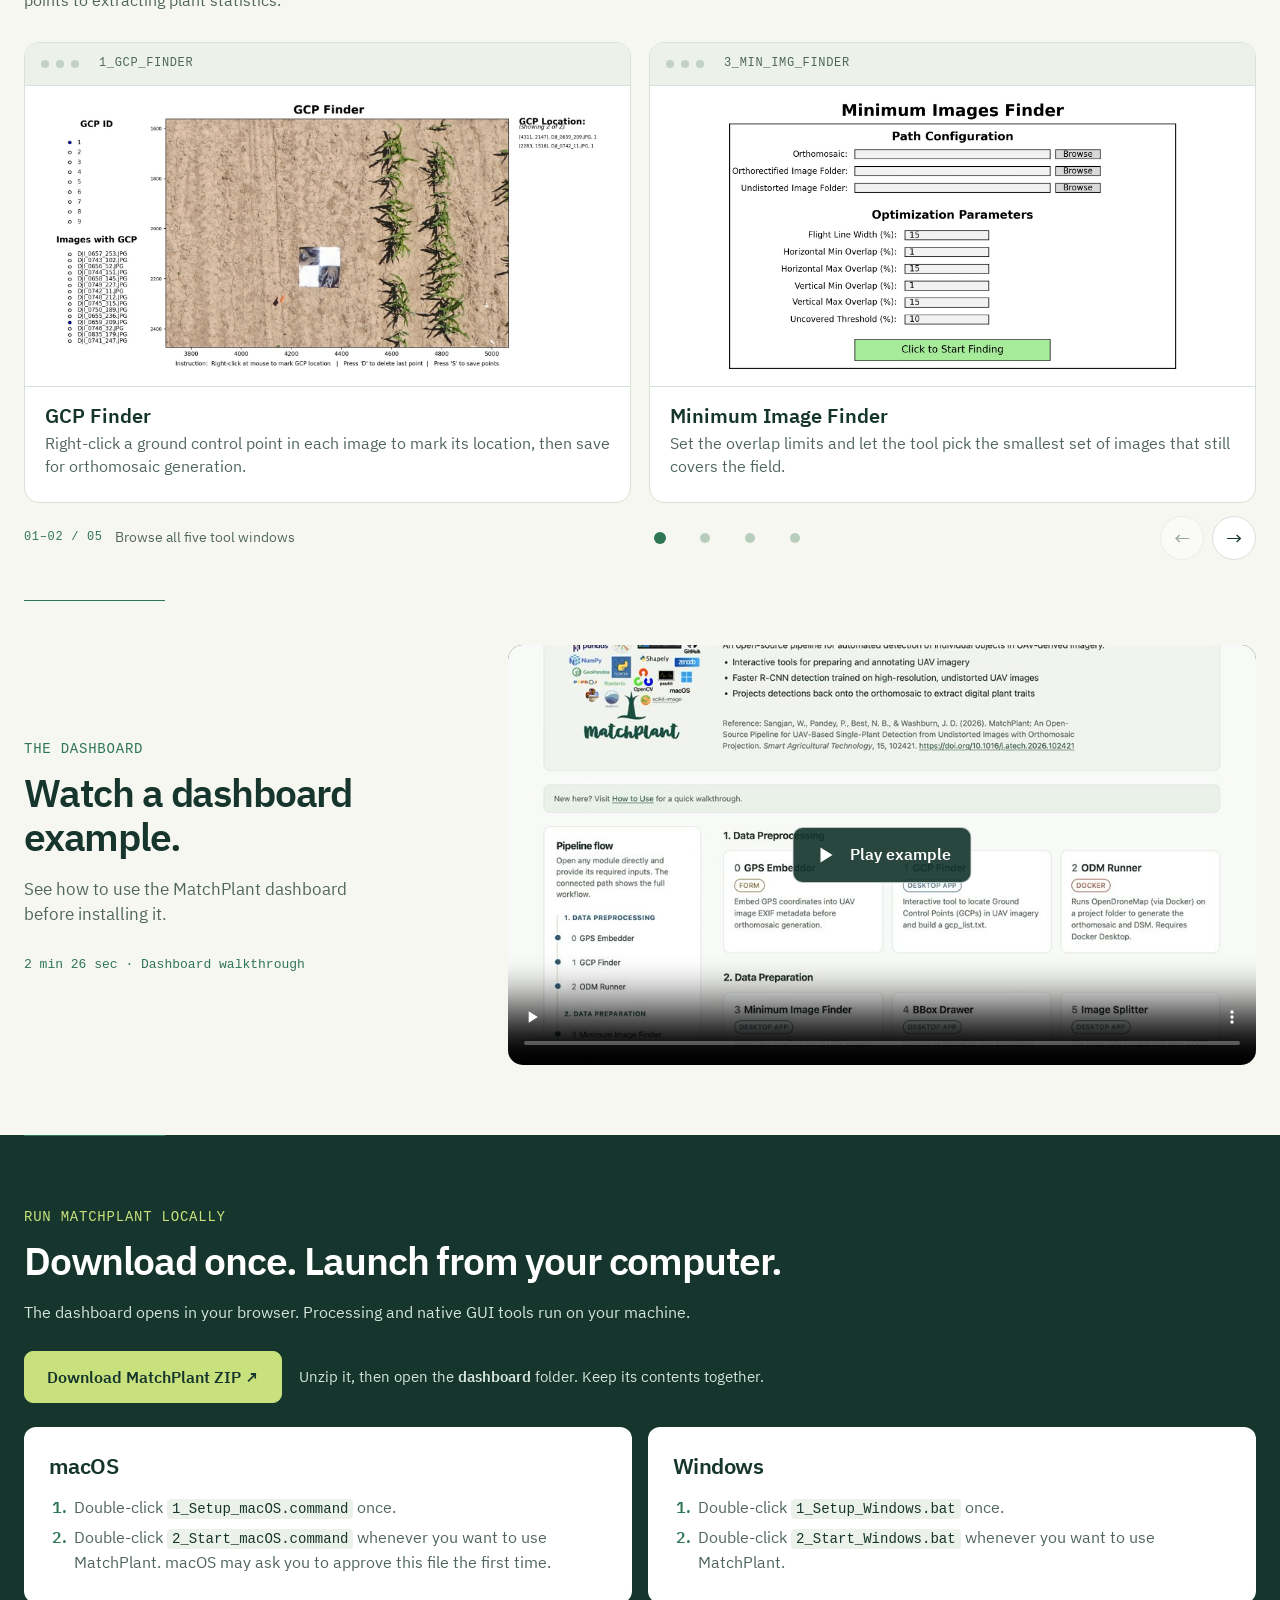
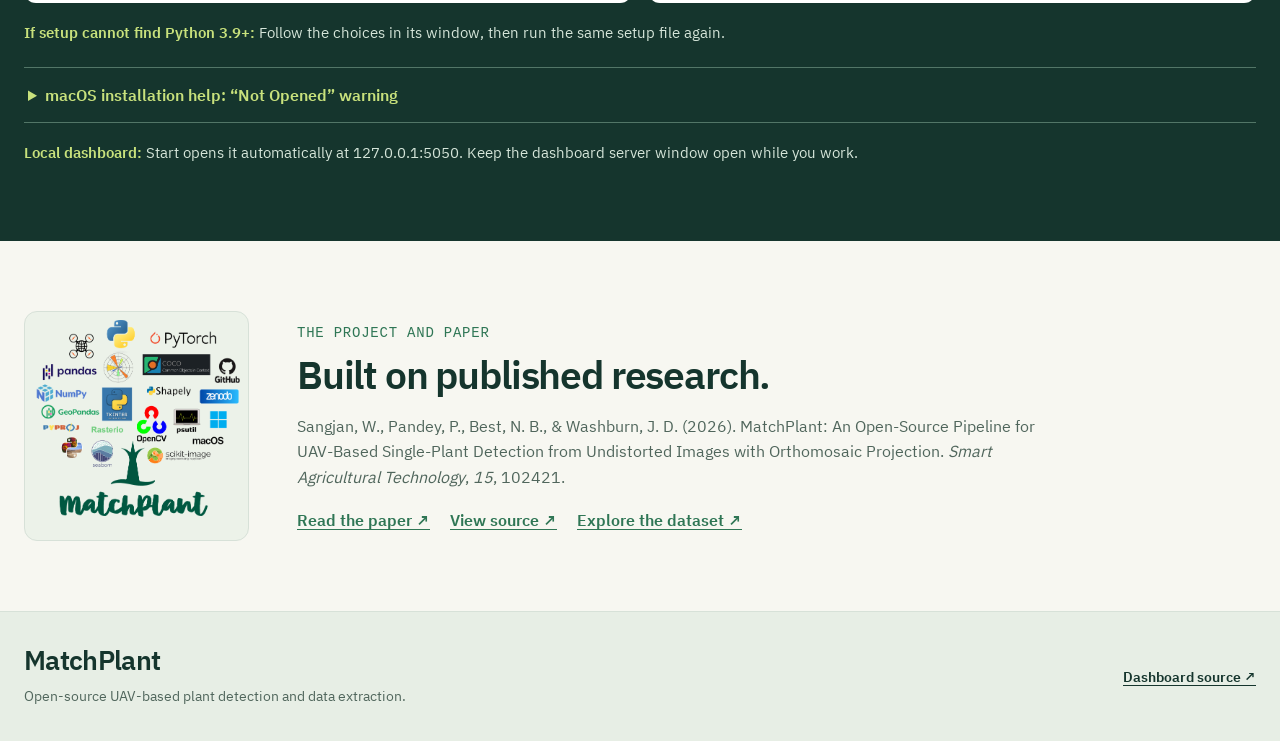
==== commit 7659c62c: "Update installation section" ====
--- a/index.html
+++ b/index.html
@@ -22,13 +22,14 @@
     </div></section>
     <section class="install" id="get-started"><div class="wrap">
       <div class="install-head"><div><span class="eyebrow">Run MatchPlant locally</span><h2>Download once. Launch from your computer.</h2></div><p>The dashboard opens in your browser. Processing and native GUI tools run on your machine.</p></div>
-      <div class="download-row"><a class="button seed" href="https://github.com/JacobWashburn-USDA/MatchPlant/archive/refs/heads/main.zip">Download MatchPlant ZIP ↗</a><span>Unzip it, then open the <strong>dashboard</strong> folder.</span></div>
+      <div class="download-row"><a class="button seed" href="https://github.com/JacobWashburn-USDA/MatchPlant/archive/refs/heads/main.zip">Download MatchPlant ZIP ↗</a><span>Unzip it, then open the <strong>dashboard</strong> folder. Keep its contents together.</span></div>
       <div class="platforms">
-        <div class="platform"><h3>macOS</h3><ol><li>Double-click <code>setup.command</code> once.</li><li>Double-click <code>start_dashboard.command</code> whenever you want to use MatchPlant. macOS may ask you to approve this file the first time.</li></ol></div>
-        <div class="platform"><h3>Windows</h3><ol><li>Double-click <code>setup.bat</code> once.</li><li>Double-click <code>start_dashboard.bat</code> whenever you want to use MatchPlant.</li></ol></div>
+        <div class="platform"><h3>macOS</h3><ol><li>Double-click <code>1_Setup_macOS.command</code> once.</li><li>Double-click <code>2_Start_macOS.command</code> whenever you want to use MatchPlant. macOS may ask you to approve this file the first time.</li></ol></div>
+        <div class="platform"><h3>Windows</h3><ol><li>Double-click <code>1_Setup_Windows.bat</code> once.</li><li>Double-click <code>2_Start_Windows.bat</code> whenever you want to use MatchPlant.</li></ol></div>
       </div>
-      <details class="mac-help"><summary>macOS installation help: setup or dashboard “Not Opened”</summary><div class="mac-help-content"><p>If macOS cannot verify <code>setup.command</code> or <code>start_dashboard.command</code>, that file has not run. First confirm your download came from the <a href="https://github.com/JacobWashburn-USDA/MatchPlant">official MatchPlant repository ↗</a>.</p><ol><li>Click <strong>Done</strong> in the warning.</li><li>Open <strong>System Settings → Privacy &amp; Security</strong> and scroll to <strong>Security</strong>.</li><li>Click <strong>Open Anyway</strong> for the file macOS blocked, then confirm <strong>Open</strong>.</li></ol><p>If <strong>Open Anyway</strong> is missing, double-click the blocked file again and return to Privacy &amp; Security. You may need to do this once for <code>setup.command</code> and once for <code>start_dashboard.command</code>. <a href="https://support.apple.com/en-us/102445">See Apple’s instructions ↗</a></p></div></details>
-      <p class="local-note"><strong>Local dashboard:</strong> It opens automatically at 127.0.0.1:5050 after you start it.</p>
+      <p class="local-note"><strong>If setup cannot find Python 3.9+:</strong> Follow the choices in its window, then run the same setup file again.</p>
+      <details class="mac-help"><summary>macOS installation help: “Not Opened” warning</summary><div class="mac-help-content"><p>If macOS cannot verify <code>1_Setup_macOS.command</code> or <code>2_Start_macOS.command</code>, that file has not run. First confirm your download came from the <a href="https://github.com/JacobWashburn-USDA/MatchPlant">official MatchPlant repository ↗</a>.</p><ol><li>Click <strong>Done</strong> in the warning.</li><li>Open <strong>System Settings → Privacy &amp; Security</strong> and scroll to <strong>Security</strong>.</li><li>Click <strong>Open Anyway</strong> for the file macOS blocked, then confirm <strong>Open</strong>.</li></ol><p>If <strong>Open Anyway</strong> is missing, double-click the blocked file again and return to Privacy &amp; Security. You may need to do this once for <code>1_Setup_macOS.command</code> and once for <code>2_Start_macOS.command</code>. <a href="https://support.apple.com/en-us/102445">See Apple’s instructions ↗</a></p></div></details>
+      <p class="local-note"><strong>Local dashboard:</strong> Start opens it automatically at 127.0.0.1:5050. Keep the dashboard server window open while you work.</p>
     </div></section>
     <section class="citation" id="research"><div class="wrap research-grid">
       <div class="project-logo"><img src="media/matchplant-logo.png" alt="Original MatchPlant project logo with its software ecosystem"></div>
--- a/styles.css
+++ b/styles.css
@@ -161,7 +161,7 @@
 .platform ol { margin: 0; padding-left: 22px; }
 .platform li { margin: 6px 0; padding-left: 3px; color: var(--muted); font-size: 1rem; }
 .platform li::marker { color: var(--green); font-weight: 600; }
-.platform code { padding: 2px 5px; border-radius: 4px; background: var(--pale); color: var(--ink); font: .875em var(--font-data); white-space: nowrap; }
+.platform code { padding: 2px 5px; border-radius: 4px; background: var(--pale); color: var(--ink); font: .875em var(--font-data); overflow-wrap: anywhere; }
 .mac-help { margin-top: 22px; border-block: 1px solid #527667; }
 .mac-help summary { padding: 15px 4px; color: var(--seed); font-weight: 600; cursor: pointer; }
 .mac-help summary:focus-visible { outline: 3px solid var(--seed); outline-offset: 3px; }
@@ -171,7 +171,7 @@
 .mac-help ol { margin: 0 0 12px; padding-left: 22px; }
 .mac-help li { margin: 6px 0; padding-left: 3px; color: #d5e5d9; font-size: .95rem; }
 .mac-help li::marker { color: var(--seed); font-weight: 600; }
-.mac-help code { padding: 2px 5px; border-radius: 4px; background: #e2ebe0; color: var(--ink); font: .875em var(--font-data); white-space: nowrap; }
+.mac-help code { padding: 2px 5px; border-radius: 4px; background: #e2ebe0; color: var(--ink); font: .875em var(--font-data); overflow-wrap: anywhere; }
 .mac-help strong { color: var(--white); }
 .mac-help a { color: var(--seed); font-weight: 600; text-underline-offset: 3px; }
 .local-note { margin: 18px 0 0; }
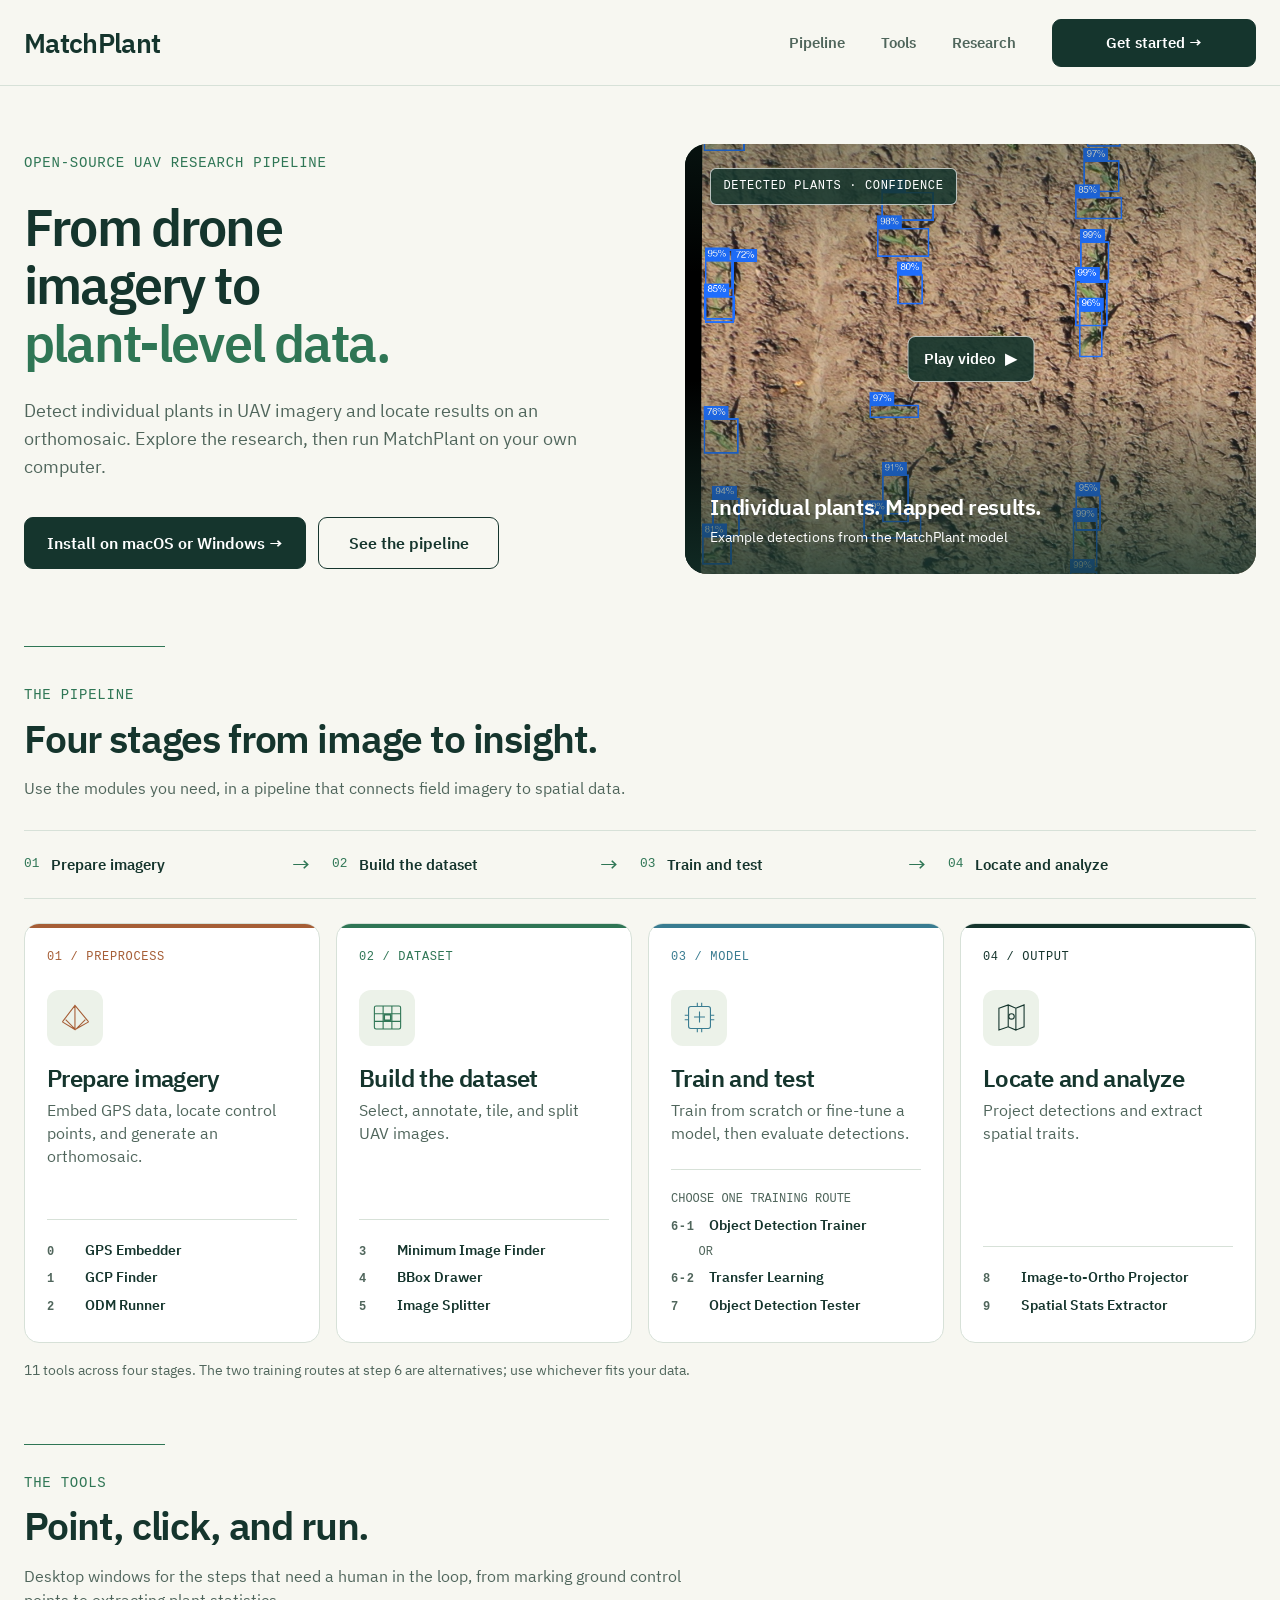
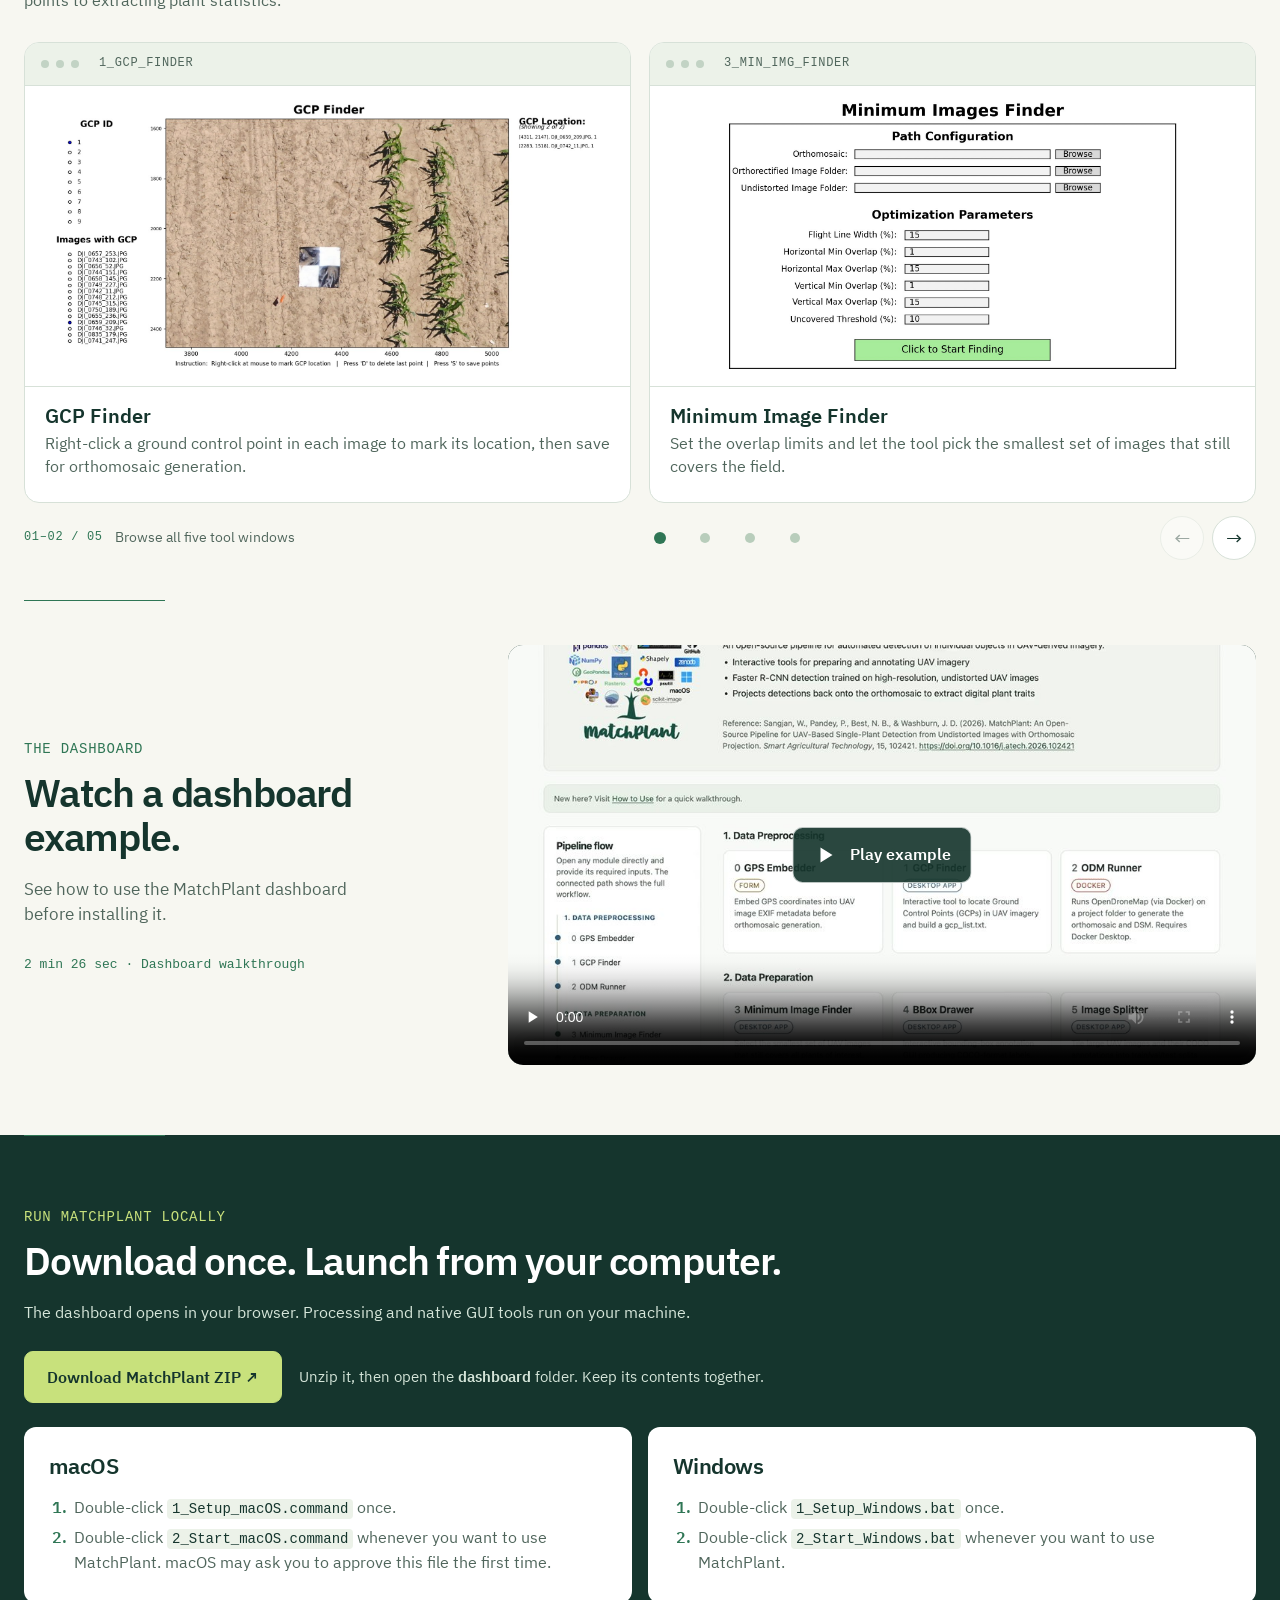
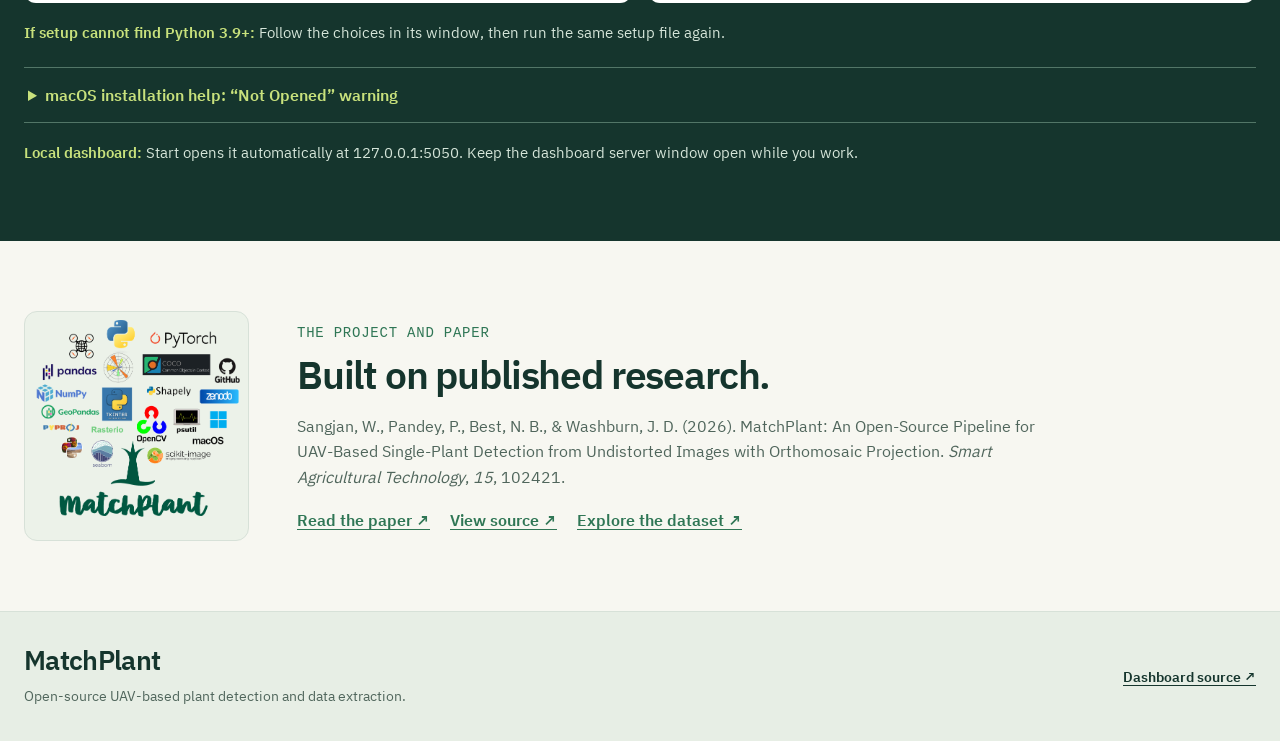
==== commit 79831cbc: "Add SEO metadata, structured data, sitemap, and robots.txt" ====
--- a/index.html
+++ b/index.html
@@ -4,8 +4,18 @@
   <meta charset="utf-8">
   <meta name="viewport" content="width=device-width, initial-scale=1">
   <meta name="theme-color" content="#15352d">
-  <title>MatchPlant</title>
+  <title>MatchPlant | Open-Source UAV Pipeline for Single-Plant Detection</title>
   <meta name="description" content="Explore MatchPlant, an open-source UAV pipeline for plant detection and spatial analysis. Download and run the dashboard on your computer.">
+  <link rel="canonical" href="https://matchplant-dashboard.github.io/">
+  <meta property="og:type" content="website">
+  <meta property="og:site_name" content="MatchPlant">
+  <meta property="og:url" content="https://matchplant-dashboard.github.io/">
+  <meta property="og:title" content="MatchPlant | Open-Source UAV Pipeline for Single-Plant Detection">
+  <meta property="og:description" content="Explore MatchPlant, an open-source UAV pipeline for plant detection and spatial analysis. Download and run the dashboard on your computer.">
+  <meta property="og:image" content="https://matchplant-dashboard.github.io/media/dashboard-walkthrough-poster.jpg">
+  <meta name="twitter:card" content="summary_large_image">
+  <meta name="twitter:image" content="https://matchplant-dashboard.github.io/media/dashboard-walkthrough-poster.jpg">
+  <script type="application/ld+json">{"@context": "https://schema.org", "@type": "SoftwareApplication", "name": "MatchPlant", "url": "https://matchplant-dashboard.github.io/", "description": "Open-source UAV pipeline for single-plant detection from undistorted images with orthomosaic projection, plus a local dashboard of 11 tools for preparing imagery, building datasets, training detectors, and extracting spatial plant statistics.", "applicationCategory": "ScientificApplication", "operatingSystem": "macOS, Windows", "license": "https://opensource.org/licenses/MIT", "isAccessibleForFree": true, "image": "https://matchplant-dashboard.github.io/media/dashboard-walkthrough-poster.jpg", "codeRepository": "https://github.com/JacobWashburn-USDA/MatchPlant", "downloadUrl": "https://github.com/JacobWashburn-USDA/MatchPlant/archive/refs/heads/main.zip", "author": [{"@type": "Person", "name": "Worasit Sangjan"}, {"@type": "Person", "name": "P. Pandey"}, {"@type": "Person", "name": "N. B. Best"}, {"@type": "Person", "name": "J. D. Washburn"}], "citation": {"@type": "ScholarlyArticle", "name": "MatchPlant: An Open-Source Pipeline for UAV-Based Single-Plant Detection from Undistorted Images with Orthomosaic Projection", "isPartOf": {"@type": "Periodical", "name": "Smart Agricultural Technology"}, "datePublished": "2026", "url": "https://doi.org/10.1016/j.atech.2026.102421"}, "keywords": ["UAV", "plant detection", "orthomosaic", "plant phenotyping", "precision agriculture", "open source"]}</script>
   <link rel="preload" href="media/fonts/IBMPlexSans-Regular.ttf" as="font" type="font/ttf" crossorigin>
   <link rel="preload" href="media/fonts/IBMPlexSans-SemiBold.ttf" as="font" type="font/ttf" crossorigin>
   <link rel="stylesheet" href="styles.css">
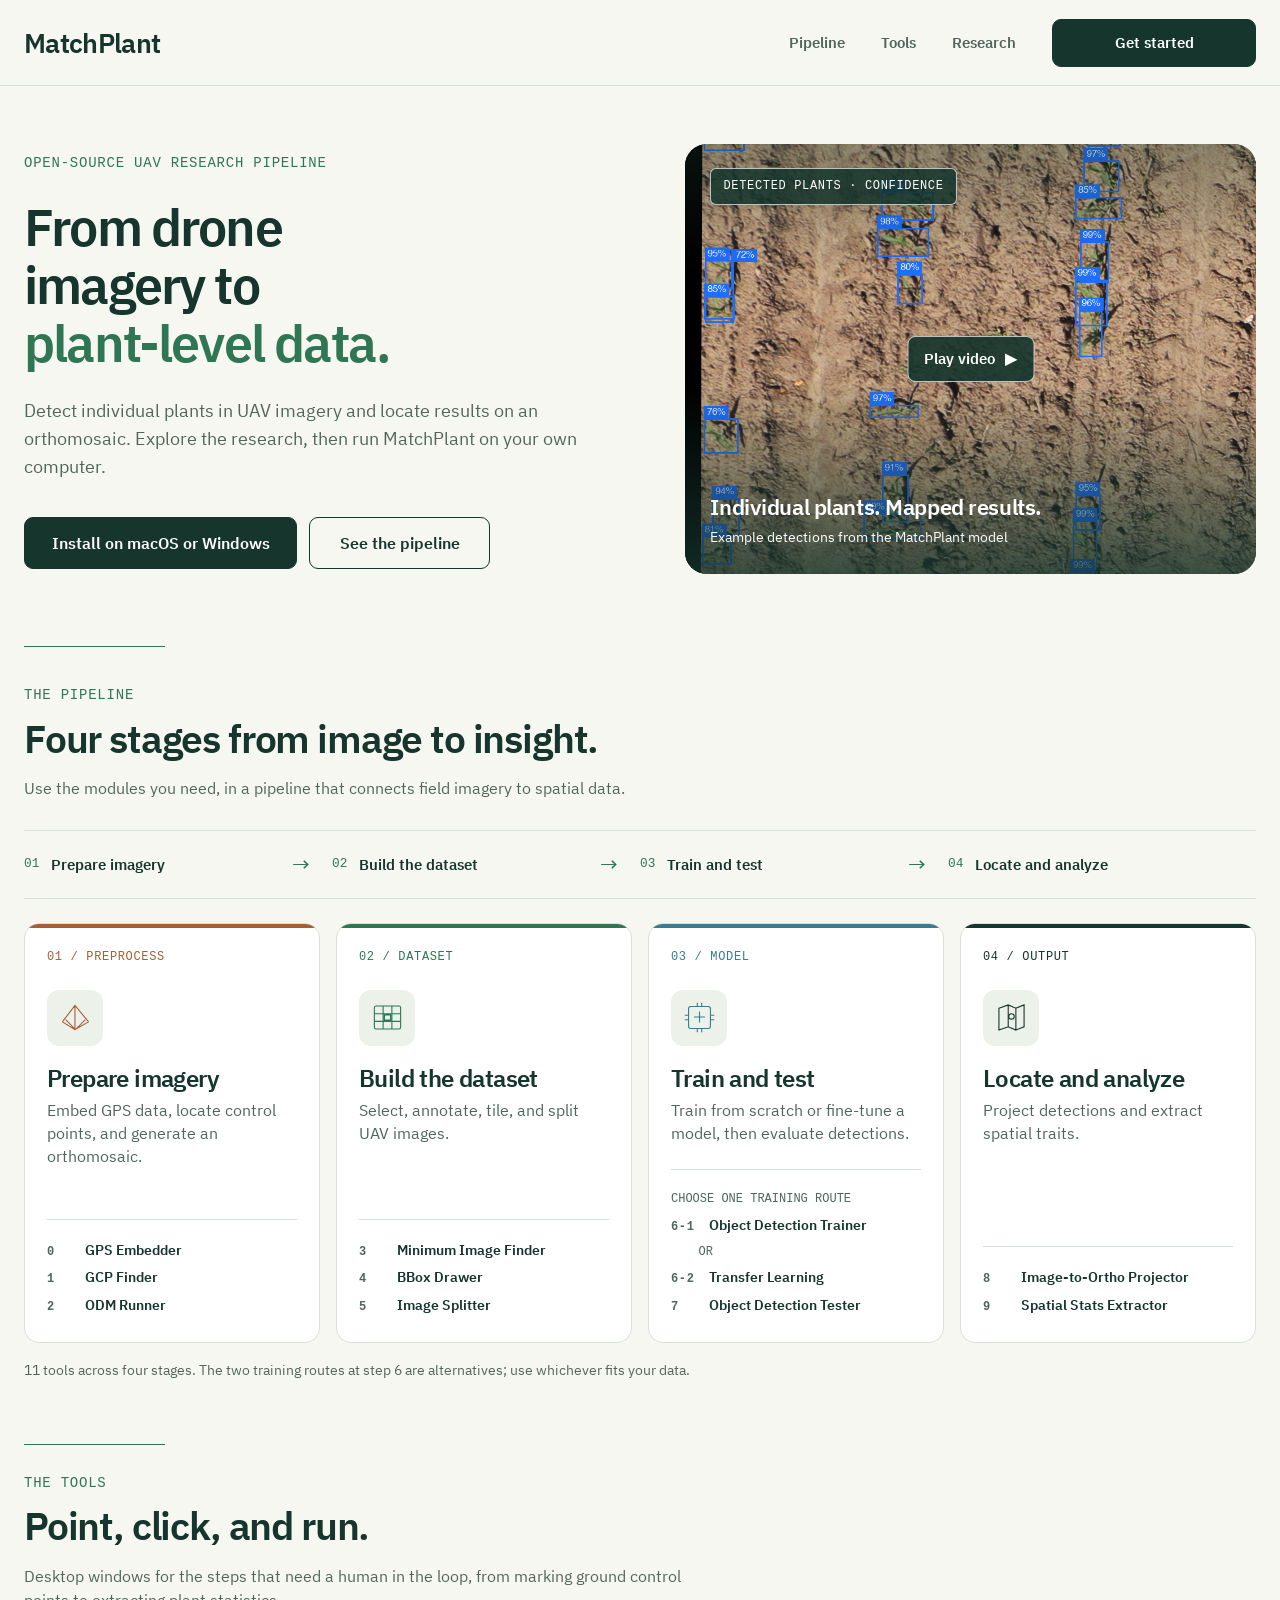
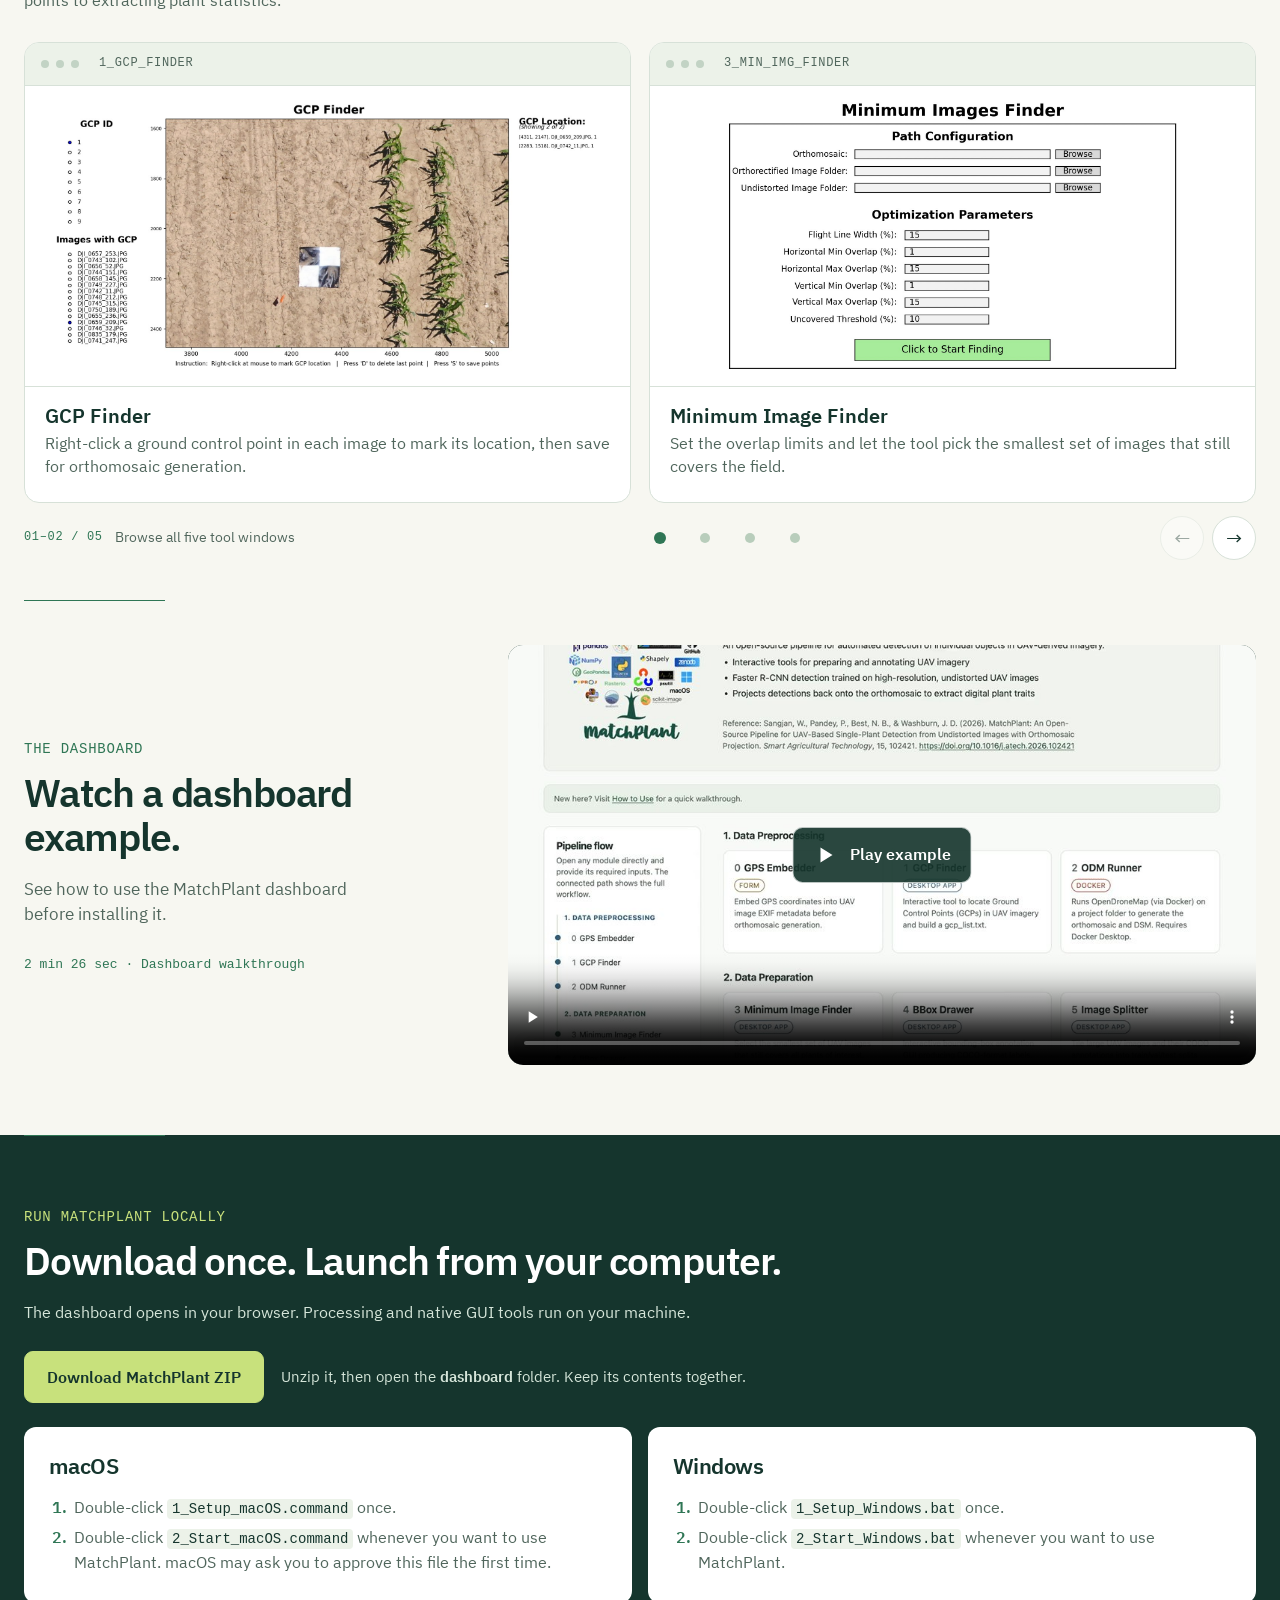
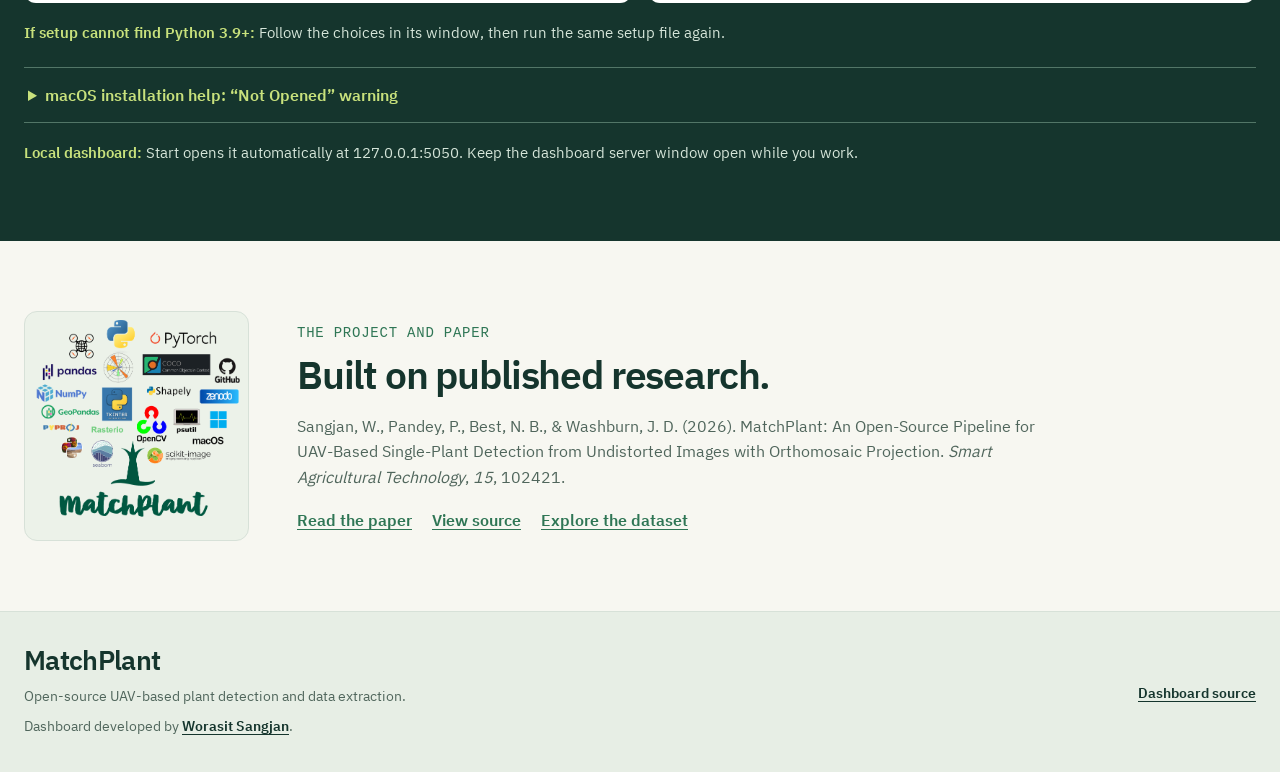
==== commit 769f6549: "Update the interactive button" ====
--- a/index.html
+++ b/index.html
@@ -21,9 +21,9 @@
   <link rel="stylesheet" href="styles.css">
 </head>
 <body>
-  <header class="site-header"><div class="wrap nav"><a class="brand" href="#top">MatchPlant</a><nav class="nav-links" aria-label="Main navigation"><a href="#pipeline">Pipeline</a><a href="#tools">Tools</a><a href="#research">Research</a><a class="button" href="#get-started">Get started →</a></nav></div></header>
+  <header class="site-header"><div class="wrap nav"><a class="brand" href="#top">MatchPlant</a><nav class="nav-links" aria-label="Main navigation"><a href="#pipeline">Pipeline</a><a href="#tools">Tools</a><a href="#research">Research</a><a class="button" href="#get-started">Get started</a></nav></div></header>
   <main id="top">
-    <section class="wrap hero"><div><span class="eyebrow">Open-source UAV research pipeline</span><h1>From drone<br>imagery to<br><em>plant-level data.</em></h1><p>Detect individual plants in UAV imagery and locate results on an orthomosaic. Explore the research, then run MatchPlant on your own computer.</p><div class="hero-actions"><a class="button" href="#get-started">Install on macOS or Windows →</a><a class="button alt" href="#pipeline">See the pipeline</a></div></div><div class="hero-visual"><video class="hero-photo" src="media/detections.mp4" poster="media/detections-poster.png" autoplay muted loop playsinline preload="auto" aria-label="MatchPlant detecting individual maize plants in UAV image tiles, each box labeled with a confidence score"></video><button class="video-play" type="button" hidden aria-label="Play detection video">Play video <span aria-hidden="true">▶</span></button><div class="visual-top"><span class="visual-pill mono">Detected plants · confidence</span></div><div class="visual-bottom"><div><strong>Individual plants. Mapped results.</strong><br><span>Example detections from the MatchPlant model</span></div></div></div></section>
+    <section class="wrap hero"><div><span class="eyebrow">Open-source UAV research pipeline</span><h1>From drone<br>imagery to<br><em>plant-level data.</em></h1><p>Detect individual plants in UAV imagery and locate results on an orthomosaic. Explore the research, then run MatchPlant on your own computer.</p><div class="hero-actions"><a class="button" href="#get-started">Install on macOS or Windows</a><a class="button alt" href="#pipeline">See the pipeline</a></div></div><div class="hero-visual"><video class="hero-photo" src="media/detections.mp4" poster="media/detections-poster.png" autoplay muted loop playsinline preload="auto" aria-label="MatchPlant detecting individual maize plants in UAV image tiles, each box labeled with a confidence score"></video><button class="video-play" type="button" hidden aria-label="Play detection video">Play video <span aria-hidden="true">▶</span></button><div class="visual-top"><span class="visual-pill mono">Detected plants · confidence</span></div><div class="visual-bottom"><div><strong>Individual plants. Mapped results.</strong><br><span>Example detections from the MatchPlant model</span></div></div></div></section>
     <section class="section wrap" id="pipeline"><div class="section-head"><div><span class="eyebrow">The pipeline</span><h2>Four stages from image to insight.</h2></div><p>Use the modules you need, in a pipeline that connects field imagery to spatial data.</p></div><ol class="process-flow" aria-label="Four pipeline stages"><li><span class="flow-number">01</span>Prepare imagery</li><li><span class="flow-number">02</span>Build the dataset</li><li><span class="flow-number">03</span>Train and test</li><li><span class="flow-number">04</span>Locate and analyze</li></ol><div class="stage-grid"><article class="stage"><span class="stage-number mono">01 / Preprocess</span><div class="stage-icon"><svg viewBox="0 0 64 64" aria-hidden="true"><path d="M8 40 31 10l25 30M14 36l18 18 18-18M31 10v44M8 40l23 14 25-14"/></svg></div><h3>Prepare imagery</h3><p>Embed GPS data, locate control points, and generate an orthomosaic.</p><ol class="stage-mods"><li><span class="mod-num mono">0</span>GPS Embedder</li><li><span class="mod-num mono">1</span>GCP Finder</li><li><span class="mod-num mono">2</span>ODM Runner</li></ol></article><article class="stage"><span class="stage-number mono">02 / Dataset</span><div class="stage-icon"><svg viewBox="0 0 64 64" aria-hidden="true"><rect x="8" y="11" width="48" height="42" rx="3"/><path d="M24 11v42M40 11v42M8 25h48M8 39h48"/><rect x="26" y="27" width="12" height="10" rx="1" stroke-width="3"/></svg></div><h3>Build the dataset</h3><p>Select, annotate, tile, and split UAV images.</p><ol class="stage-mods"><li><span class="mod-num mono">3</span>Minimum Image Finder</li><li><span class="mod-num mono">4</span>BBox Drawer</li><li><span class="mod-num mono">5</span>Image Splitter</li></ol></article><article class="stage"><span class="stage-number mono">03 / Model</span><div class="stage-icon"><svg viewBox="0 0 64 64" aria-hidden="true"><rect x="12" y="12" width="40" height="40" rx="4"/><path d="M22 31h20M32 21v20M12 28H5M12 36H5M59 28h-7M59 36h-7M28 12V5M36 12V5M28 59v-7M36 59v-7"/></svg></div><h3>Train and test</h3><p>Train from scratch or fine-tune a model, then evaluate detections.</p><ol class="stage-mods"><li class="mod-note">Choose one training route</li><li><span class="mod-num mono">6-1</span>Object Detection Trainer</li><li class="mod-or">or</li><li><span class="mod-num mono">6-2</span>Transfer Learning</li><li><span class="mod-num mono">7</span>Object Detection Tester</li></ol></article><article class="stage"><span class="stage-number mono">04 / Output</span><div class="stage-icon"><svg viewBox="0 0 64 64" aria-hidden="true"><path d="M9 15 26 9l14 6 15-6v40l-15 6-14-6-17 6zM26 9v40M40 15v40"/><circle cx="32" cy="30" r="5"/></svg></div><h3>Locate and analyze</h3><p>Project detections and extract spatial traits.</p><ol class="stage-mods"><li><span class="mod-num mono">8</span>Image-to-Ortho Projector</li><li><span class="mod-num mono">9</span>Spatial Stats Extractor</li></ol></article></div><p class="stage-note">11 tools across four stages. The two training routes at step 6 are alternatives; use whichever fits your data.</p></section>
     <section class="wrap tools" id="tools"><div class="section-head"><div><span class="eyebrow">The tools</span><h2>Point, click, and run.</h2></div><p>Desktop windows for the steps that need a human in the loop, from marking ground control points to extracting plant statistics.</p></div><div class="slider" aria-roledescription="carousel" aria-label="MatchPlant tool windows"><div class="slides" tabindex="0"><figure class="tool" id="tool-0" role="group" aria-roledescription="slide" aria-label="1 of 5"><div class="tool-bar" aria-hidden="true"><i></i><i></i><i></i><span class="mono">1_gcp_finder</span></div><div class="tool-shot"><img src="media/gui-gcp-finder.jpg" alt="GCP Finder window with a checkerboard ground control point in a maize field image" loading="lazy"></div><figcaption><strong>GCP Finder</strong><span>Right-click a ground control point in each image to mark its location, then save for orthomosaic generation.</span></figcaption></figure><figure class="tool" id="tool-1" role="group" aria-roledescription="slide" aria-label="2 of 5"><div class="tool-bar" aria-hidden="true"><i></i><i></i><i></i><span class="mono">3_min_img_finder</span></div><div class="tool-shot"><img src="media/gui-min-images.jpg" alt="Minimum Images Finder window with path and optimization settings" loading="lazy"></div><figcaption><strong>Minimum Image Finder</strong><span>Set the overlap limits and let the tool pick the smallest set of images that still covers the field.</span></figcaption></figure><figure class="tool" id="tool-2" role="group" aria-roledescription="slide" aria-label="3 of 5"><div class="tool-bar" aria-hidden="true"><i></i><i></i><i></i><span class="mono">4_bbox_drawer</span></div><div class="tool-shot"><img src="media/gui-bbox-drawer.jpg" alt="Boundary Box Drawing Tool window with image folder, output format and category fields" loading="lazy"></div><figcaption><strong>BBox Drawer</strong><span>Choose a folder, set up to five categories and an output format (COCO or YOLO), then draw bounding boxes by hand.</span></figcaption></figure><figure class="tool" id="tool-3" role="group" aria-roledescription="slide" aria-label="4 of 5"><div class="tool-bar" aria-hidden="true"><i></i><i></i><i></i><span class="mono">5_img_splitter</span></div><div class="tool-shot"><img src="media/gui-img-splitter.jpg" alt="Image Annotation Configuration window with split and tile settings" loading="lazy"></div><figcaption><strong>Image Splitter</strong><span>Tile large images and split them into training, validation and test sets with matching annotations.</span></figcaption></figure><figure class="tool" id="tool-4" role="group" aria-roledescription="slide" aria-label="5 of 5"><div class="tool-bar" aria-hidden="true"><i></i><i></i><i></i><span class="mono">9_spatial_stats_extractor</span></div><div class="tool-shot"><img src="media/gui-spatial-stats.jpg" alt="Spatial Statistics Extractor window with settings and a preview of detected plant boxes over a canopy height model" loading="lazy"></div><figcaption><strong>Spatial Stats Extractor</strong><span>Choose a detections file and a raster such as a canopy height model, pick statistics, and export per-plant results.</span></figcaption></figure></div><div class="slider-ctl"><div class="slider-status"><span class="slider-count mono"></span><span>Browse all five tool windows</span></div><div class="slider-dots"><button type="button" aria-label="Show tool 1"></button><button type="button" aria-label="Show tool 2"></button><button type="button" aria-label="Show tool 3"></button><button type="button" aria-label="Show tool 4"></button><button type="button" aria-label="Show tool 5"></button></div><div class="slider-arrows"><button type="button" class="prev" aria-label="Previous tool">&larr;</button><button type="button" class="next" aria-label="Next tool">&rarr;</button></div></div></div></section>
     <section class="walkthrough" aria-labelledby="walkthrough-title"><div class="wrap walkthrough-grid">
@@ -32,21 +32,21 @@
     </div></section>
     <section class="install" id="get-started"><div class="wrap">
       <div class="install-head"><div><span class="eyebrow">Run MatchPlant locally</span><h2>Download once. Launch from your computer.</h2></div><p>The dashboard opens in your browser. Processing and native GUI tools run on your machine.</p></div>
-      <div class="download-row"><a class="button seed" href="https://github.com/JacobWashburn-USDA/MatchPlant/archive/refs/heads/main.zip">Download MatchPlant ZIP ↗</a><span>Unzip it, then open the <strong>dashboard</strong> folder. Keep its contents together.</span></div>
+      <div class="download-row"><a class="button seed" href="https://github.com/JacobWashburn-USDA/MatchPlant/archive/refs/heads/main.zip">Download MatchPlant ZIP</a><span>Unzip it, then open the <strong>dashboard</strong> folder. Keep its contents together.</span></div>
       <div class="platforms">
         <div class="platform"><h3>macOS</h3><ol><li>Double-click <code>1_Setup_macOS.command</code> once.</li><li>Double-click <code>2_Start_macOS.command</code> whenever you want to use MatchPlant. macOS may ask you to approve this file the first time.</li></ol></div>
         <div class="platform"><h3>Windows</h3><ol><li>Double-click <code>1_Setup_Windows.bat</code> once.</li><li>Double-click <code>2_Start_Windows.bat</code> whenever you want to use MatchPlant.</li></ol></div>
       </div>
       <p class="local-note"><strong>If setup cannot find Python 3.9+:</strong> Follow the choices in its window, then run the same setup file again.</p>
-      <details class="mac-help"><summary>macOS installation help: “Not Opened” warning</summary><div class="mac-help-content"><p>If macOS cannot verify <code>1_Setup_macOS.command</code> or <code>2_Start_macOS.command</code>, that file has not run. First confirm your download came from the <a href="https://github.com/JacobWashburn-USDA/MatchPlant">official MatchPlant repository ↗</a>.</p><ol><li>Click <strong>Done</strong> in the warning.</li><li>Open <strong>System Settings → Privacy &amp; Security</strong> and scroll to <strong>Security</strong>.</li><li>Click <strong>Open Anyway</strong> for the file macOS blocked, then confirm <strong>Open</strong>.</li></ol><p>If <strong>Open Anyway</strong> is missing, double-click the blocked file again and return to Privacy &amp; Security. You may need to do this once for <code>1_Setup_macOS.command</code> and once for <code>2_Start_macOS.command</code>. <a href="https://support.apple.com/en-us/102445">See Apple’s instructions ↗</a></p></div></details>
+      <details class="mac-help"><summary>macOS installation help: “Not Opened” warning</summary><div class="mac-help-content"><p>If macOS cannot verify <code>1_Setup_macOS.command</code> or <code>2_Start_macOS.command</code>, that file has not run. First confirm your download came from the <a href="https://github.com/JacobWashburn-USDA/MatchPlant">official MatchPlant repository</a>.</p><ol><li>Click <strong>Done</strong> in the warning.</li><li>Open <strong>System Settings → Privacy &amp; Security</strong> and scroll to <strong>Security</strong>.</li><li>Click <strong>Open Anyway</strong> for the file macOS blocked, then confirm <strong>Open</strong>.</li></ol><p>If <strong>Open Anyway</strong> is missing, double-click the blocked file again and return to Privacy &amp; Security. You may need to do this once for <code>1_Setup_macOS.command</code> and once for <code>2_Start_macOS.command</code>. <a href="https://support.apple.com/en-us/102445">See Apple’s instructions</a></p></div></details>
       <p class="local-note"><strong>Local dashboard:</strong> Start opens it automatically at 127.0.0.1:5050. Keep the dashboard server window open while you work.</p>
     </div></section>
     <section class="citation" id="research"><div class="wrap research-grid">
       <div class="project-logo"><img src="media/matchplant-logo.png" alt="Original MatchPlant project logo with its software ecosystem"></div>
-      <div><span class="eyebrow">The project and paper</span><h2>Built on published research.</h2><p>Sangjan, W., Pandey, P., Best, N. B., &amp; Washburn, J. D. (2026). MatchPlant: An Open-Source Pipeline for UAV-Based Single-Plant Detection from Undistorted Images with Orthomosaic Projection. <em>Smart Agricultural Technology</em>, <em>15</em>, 102421.</p><div class="research-links"><a href="https://doi.org/10.1016/j.atech.2026.102421">Read the paper ↗</a><a href="https://github.com/JacobWashburn-USDA/MatchPlant">View source ↗</a><a href="https://zenodo.org/records/14856123">Explore the dataset ↗</a></div></div>
+      <div><span class="eyebrow">The project and paper</span><h2>Built on published research.</h2><p>Sangjan, W., Pandey, P., Best, N. B., &amp; Washburn, J. D. (2026). MatchPlant: An Open-Source Pipeline for UAV-Based Single-Plant Detection from Undistorted Images with Orthomosaic Projection. <em>Smart Agricultural Technology</em>, <em>15</em>, 102421.</p><div class="research-links"><a href="https://doi.org/10.1016/j.atech.2026.102421">Read the paper</a><a href="https://github.com/JacobWashburn-USDA/MatchPlant">View source</a><a href="https://zenodo.org/records/14856123">Explore the dataset</a></div></div>
     </div></section>
   </main>
-  <footer class="site-footer"><div class="wrap footer-inner"><div><a class="brand" href="#top">MatchPlant</a><p>Open-source UAV-based plant detection and data extraction.</p></div><div class="footer-links"><a href="https://github.com/JacobWashburn-USDA/MatchPlant/tree/main/dashboard">Dashboard source ↗</a></div></div></footer>
+  <footer class="site-footer"><div class="wrap footer-inner"><div><a class="brand" href="#top">MatchPlant</a><p>Open-source UAV-based plant detection and data extraction.</p><p class="footer-credit">Dashboard developed by <a href="https://worasitsangjan.github.io/">Worasit Sangjan</a>.</p></div><div class="footer-links"><a href="https://github.com/JacobWashburn-USDA/MatchPlant/tree/main/dashboard">Dashboard source</a></div></div></footer>
 <script>
 (function () {
   const slider = document.querySelector('.slider');
--- a/styles.css
+++ b/styles.css
@@ -188,6 +188,7 @@
 .site-footer { padding-block: 34px; border-top: 1px solid var(--line); background: #e7eee5; }
 .footer-inner { display: flex; align-items: center; justify-content: space-between; gap: 30px; }
 .footer-inner p { margin: 9px 0 0; color: var(--muted); font-size: .875rem; }
+.footer-credit a { color: var(--ink); font-weight: 600; text-underline-offset: 3px; }
 .footer-links a { color: var(--ink); font-size: .9rem; font-weight: 600; text-underline-offset: 3px; }
 
 @media (max-width: 1080px) {
